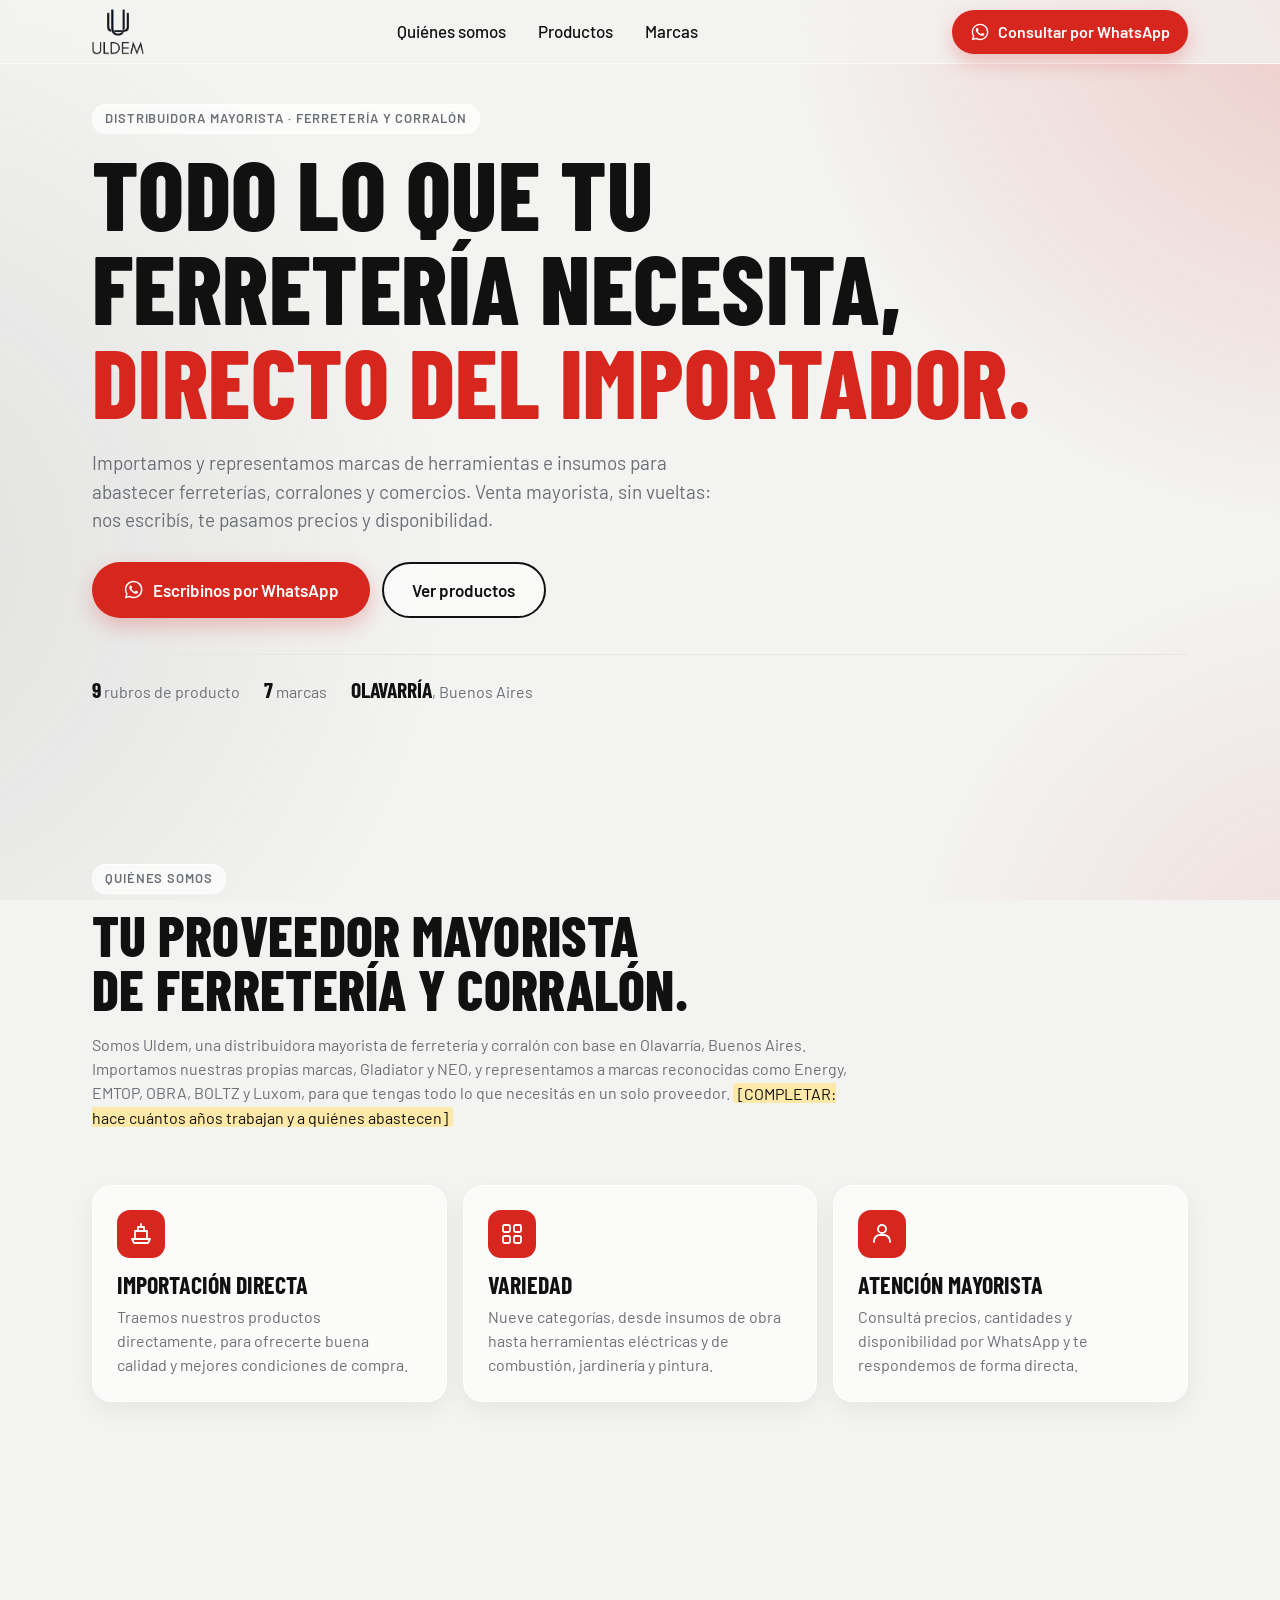
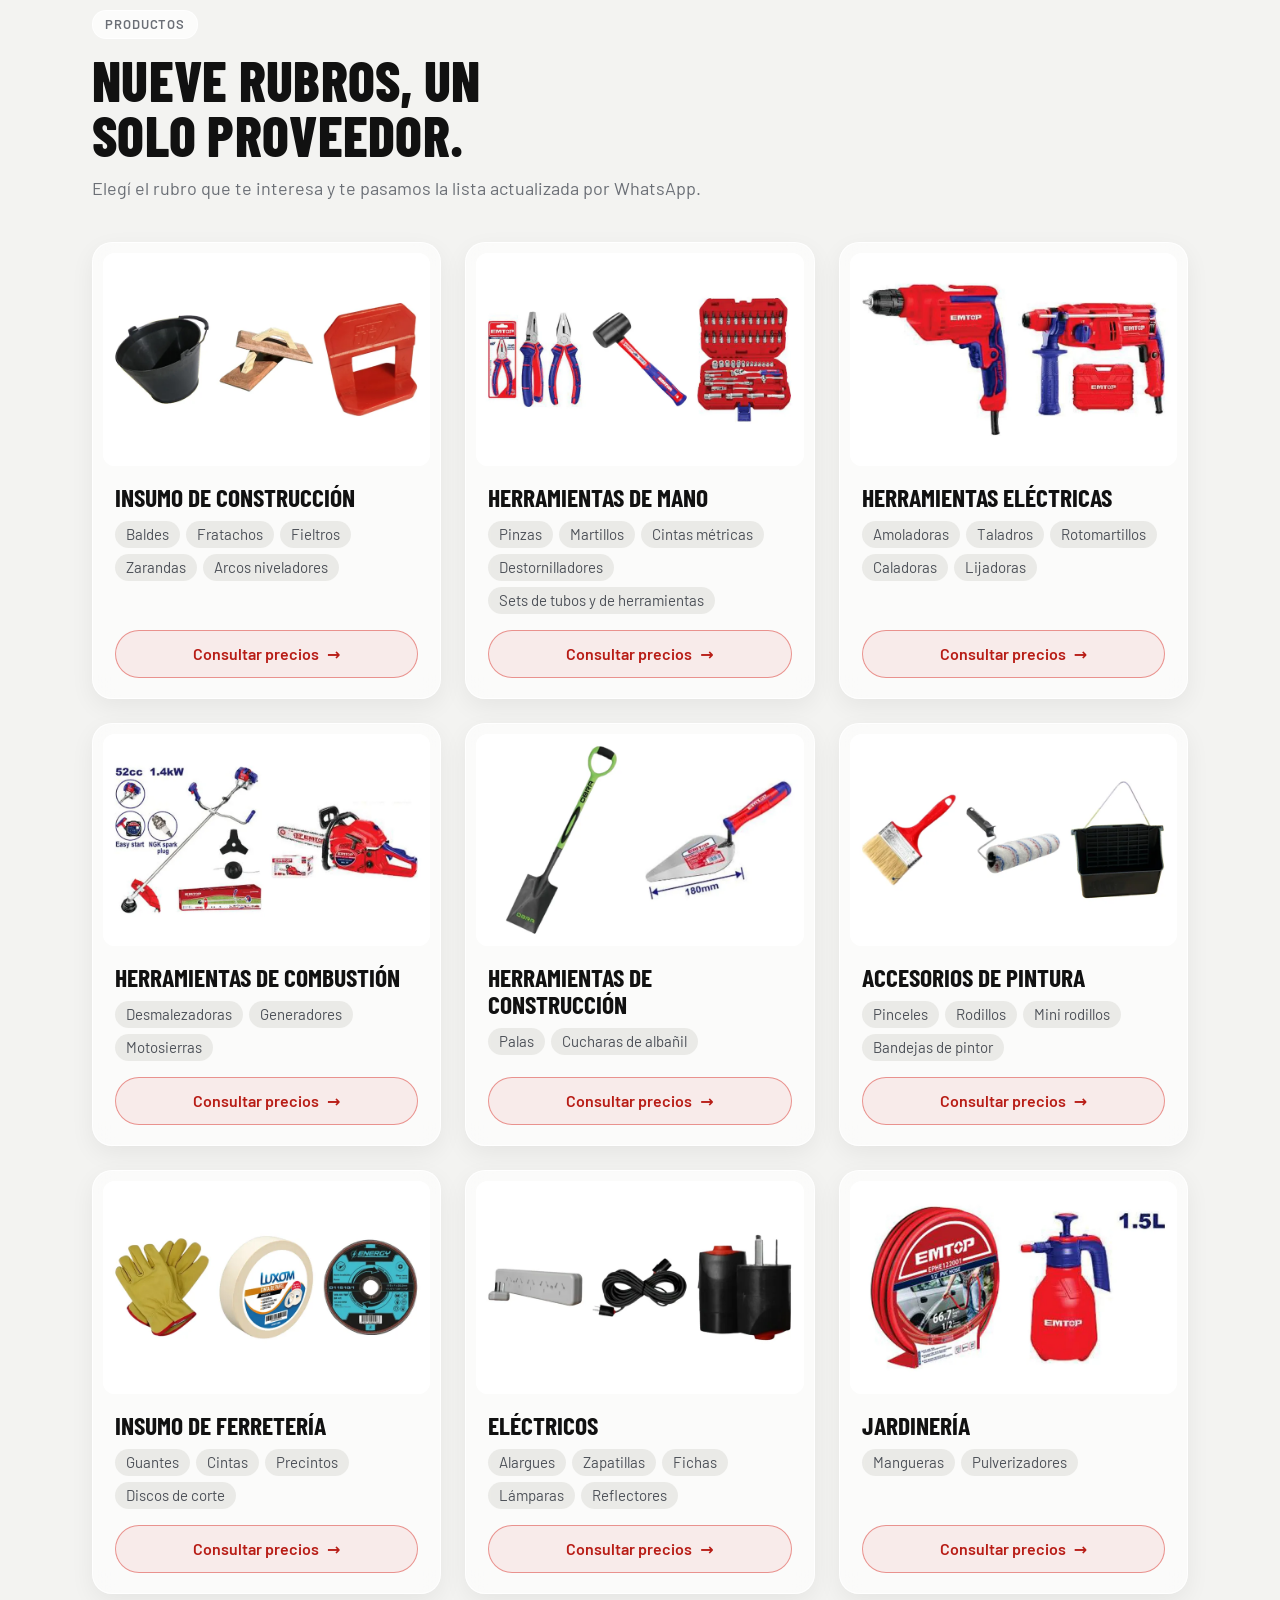
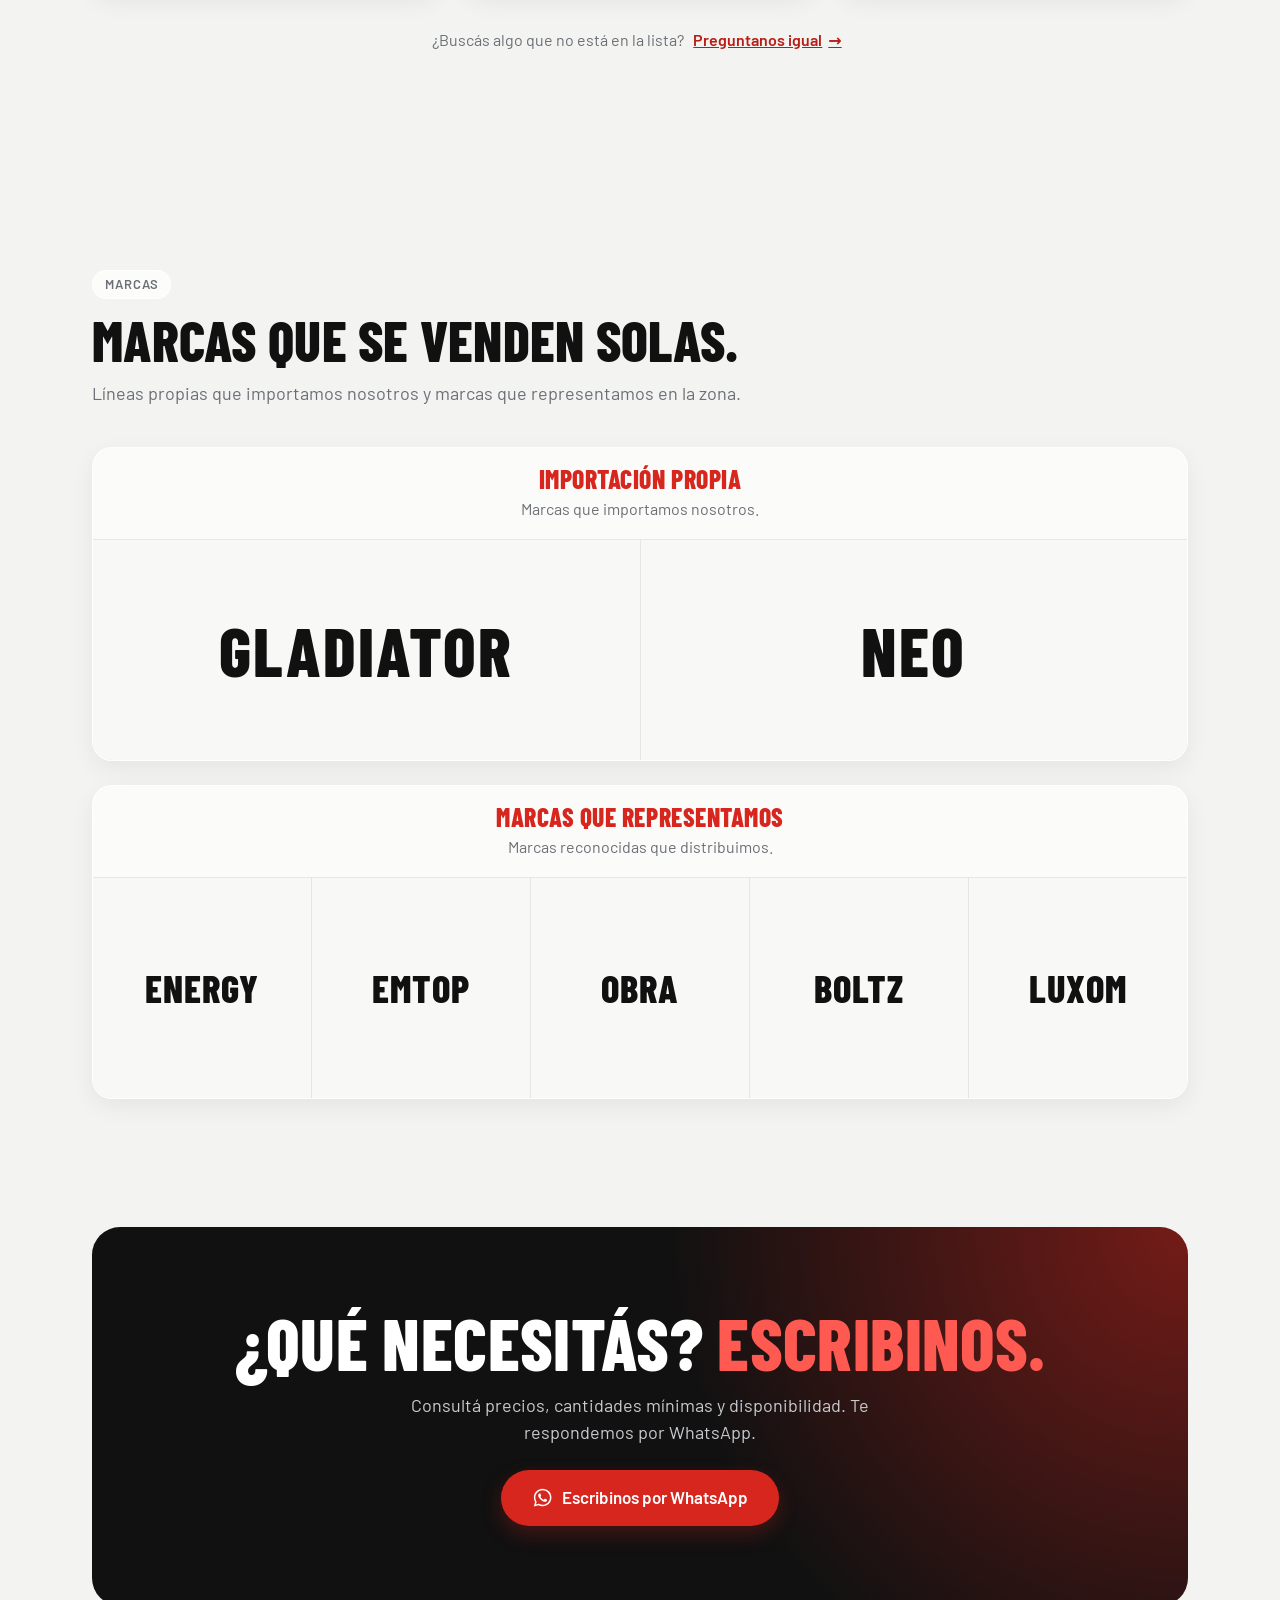
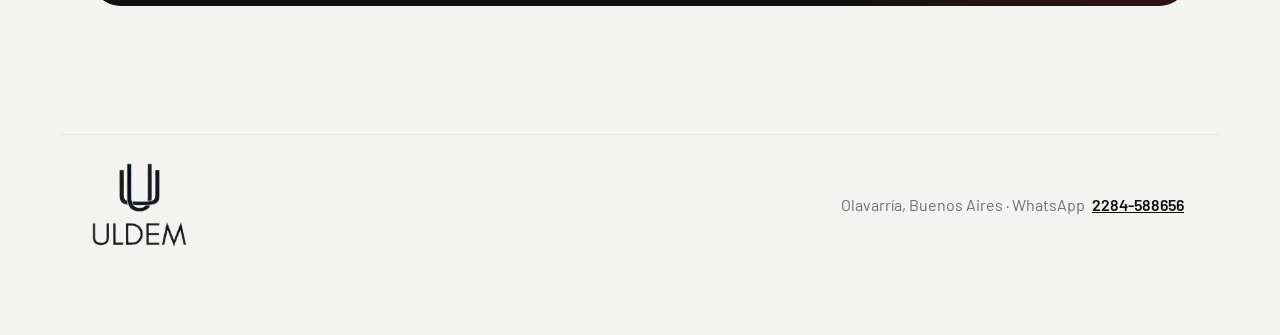
==== index.html @ 6f9c0886 "Landing de Uldem: sitio estático con consultas por WhatsApp HTML, CSS y JS sin build. Incluye el scr" ====
<!DOCTYPE html>
<html lang="es-AR">
<head>
  <meta charset="UTF-8">
  <meta name="viewport" content="width=device-width, initial-scale=1, viewport-fit=cover">

  <title>Uldem · Distribuidora mayorista de ferretería y corralón en Olavarría</title>
  <meta name="description" content="Uldem es una distribuidora mayorista de ferretería y corralón en Olavarría, Buenos Aires. Importación directa y marcas representadas: herramientas, insumos de construcción, pinturería, eléctricos y jardinería. Consultá por WhatsApp.">
  <meta name="theme-color" content="#F3F3F1">

  <!-- Open Graph: al publicar, reemplazar por la URL final del sitio (ver README) -->
  <meta property="og:type" content="website">
  <meta property="og:locale" content="es_AR">
  <meta property="og:site_name" content="Uldem">
  <meta property="og:title" content="Uldem · Distribuidora mayorista de ferretería y corralón">
  <meta property="og:description" content="Importación directa y marcas representadas para ferreterías y corralones. Consultá precios y disponibilidad por WhatsApp.">
  <meta property="og:image" content="assets/logo/og-image.jpg">
  <meta name="twitter:card" content="summary_large_image">

  <link rel="icon" type="image/png" href="assets/logo/favicon.png">

  <link rel="preconnect" href="https://fonts.googleapis.com">
  <link rel="preconnect" href="https://fonts.gstatic.com" crossorigin>
  <link href="https://fonts.googleapis.com/css2?family=Barlow:wght@400;500;600&family=Barlow+Condensed:wght@700;800&display=swap" rel="stylesheet">

  <link rel="stylesheet" href="css/styles.css">
</head>
<body>
  <a class="skip-link" href="#contenido">Saltar al contenido</a>

  <!-- Manchas de color de fondo (hacen visible el efecto glass) -->
  <div class="blobs" aria-hidden="true"></div>

  <!-- ============ 1. HEADER ============ -->
  <header class="header">
    <div class="container header__inner">
      <a class="brand" href="#inicio" aria-label="Uldem, ir al inicio">
        <img class="brand__img" src="assets/logo/uldem-logo.webp" alt="Uldem" width="289" height="256" decoding="async">
        <span class="brand__text">ULDEM</span>
      </a>

      <nav class="nav" id="nav" aria-label="Principal">
        <a href="#quienes-somos">Quiénes somos</a>
        <a href="#productos">Productos</a>
        <a href="#marcas">Marcas</a>
      </nav>

      <div class="header__actions">
        <a class="btn btn--primary btn--sm" data-wa="Hola, quiero hacer una consulta.">
          <svg class="icon" viewBox="0 0 24 24" aria-hidden="true"><use href="#i-whatsapp"/></svg>
          <span class="btn__long">Consultar por WhatsApp</span>
          <span class="btn__short">WhatsApp</span>
        </a>
        <button class="nav-toggle" type="button" aria-controls="nav" aria-expanded="false" aria-label="Abrir menú">
          <span></span><span></span><span></span>
        </button>
      </div>
    </div>
  </header>

  <main id="contenido">

    <!-- ============ 2. HERO ============ -->
    <section class="hero" id="inicio">
      <div class="container hero__inner">
        <p class="tag">Distribuidora mayorista · Ferretería y corralón</p>
        <h1 class="hero__title">Todo lo que tu ferretería necesita, <span class="accent">directo del importador.</span></h1>
        <p class="hero__text">
          Importamos y representamos marcas de herramientas e insumos para abastecer
          ferreterías, corralones y comercios. Venta mayorista, sin vueltas: nos escribís,
          te pasamos precios y disponibilidad.
        </p>
        <div class="hero__actions">
          <a class="btn btn--primary btn--lg" data-wa="Hola, quiero consultar precios mayoristas.">
            <svg class="icon" viewBox="0 0 24 24" aria-hidden="true"><use href="#i-whatsapp"/></svg>
            Escribinos por WhatsApp
          </a>
          <a class="btn btn--ghost btn--lg" href="#productos">Ver productos</a>
        </div>
        <ul class="hero__facts">
          <li><strong>9</strong> rubros de producto</li>
          <li><strong>7</strong> marcas</li>
          <li><strong>Olavarría</strong>, Buenos Aires</li>
        </ul>
      </div>
    </section>

    <!-- ============ 3. QUIÉNES SOMOS ============ -->
    <section class="section" id="quienes-somos">
      <div class="container">
        <div class="about">
          <div class="about__text">
            <p class="tag">Quiénes somos</p>
            <h2 class="section__title">Tu proveedor mayorista de ferretería y corralón.</h2>
            <!-- EDITAR: reemplazar el [COMPLETAR] (y sacar la etiqueta <mark>) por el dato real -->
            <p>
              Somos Uldem, una distribuidora mayorista de ferretería y corralón con base en
              Olavarría, Buenos Aires. Importamos nuestras propias marcas, Gladiator y NEO, y
              representamos a marcas reconocidas como Energy, EMTOP, OBRA, BOLTZ y Luxom, para que
              tengas todo lo que necesitás en un solo proveedor.
              <mark>[COMPLETAR: hace cuántos años trabajan y a quiénes abastecen]</mark>
            </p>
          </div>

          <ul class="values">
            <li class="value glass">
              <span class="value__icon" aria-hidden="true">
                <svg viewBox="0 0 24 24"><path d="M3 17h18l-2 4H5l-2-4Z"/><path d="M6 17V9h12v8"/><path d="M9 9V5h6v4"/><path d="M12 2v3"/></svg>
              </span>
              <h3>Importación directa</h3>
              <p>Traemos nuestros productos directamente, para ofrecerte buena calidad y mejores condiciones de compra.</p>
            </li>
            <li class="value glass">
              <span class="value__icon" aria-hidden="true">
                <svg viewBox="0 0 24 24"><rect x="3" y="3" width="7" height="7" rx="1.5"/><rect x="14" y="3" width="7" height="7" rx="1.5"/><rect x="3" y="14" width="7" height="7" rx="1.5"/><rect x="14" y="14" width="7" height="7" rx="1.5"/></svg>
              </span>
              <h3>Variedad</h3>
              <p>Nueve categorías, desde insumos de obra hasta herramientas eléctricas y de combustión, jardinería y pintura.</p>
            </li>
            <li class="value glass">
              <span class="value__icon" aria-hidden="true">
                <svg viewBox="0 0 24 24"><path d="M4 20v-1a6 6 0 0 1 6-6h4a6 6 0 0 1 6 6v1"/><circle cx="12" cy="7" r="4"/></svg>
              </span>
              <h3>Atención mayorista</h3>
              <p>Consultá precios, cantidades y disponibilidad por WhatsApp y te respondemos de forma directa.</p>
            </li>
          </ul>
        </div>
      </div>
    </section>

    <!-- ============ 4. PRODUCTOS ============ -->
    <section class="section" id="productos">
      <div class="container">
        <header class="section__head">
          <p class="tag">Productos</p>
          <h2 class="section__title">Nueve rubros, un solo proveedor.</h2>
          <p class="section__lead">Elegí el rubro que te interesa y te pasamos la lista actualizada por WhatsApp.</p>
        </header>

        <div class="products">
          <article class="card glass">
            <div class="card__media">
              <img src="assets/products/insumos-construccion.webp" alt="Balde de albañil, fratacho de madera y arco nivelador" width="800" height="520" loading="lazy" decoding="async">
            </div>
            <div class="card__body">
              <h3 class="card__title">Insumo de construcción</h3>
              <ul class="card__list">
                <li>Baldes</li><li>Fratachos</li><li>Fieltros</li><li>Zarandas</li><li>Arcos niveladores</li>
              </ul>
              <a class="card__link" data-wa="Hola, quiero consultar por Insumo de construcción">Consultar precios <span aria-hidden="true">→</span></a>
            </div>
          </article>

          <article class="card glass">
            <div class="card__media">
              <img src="assets/products/herramientas-de-mano.webp" alt="Pinzas, maza de goma y set de tubos" width="800" height="520" loading="lazy" decoding="async">
            </div>
            <div class="card__body">
              <h3 class="card__title">Herramientas de mano</h3>
              <ul class="card__list">
                <li>Pinzas</li><li>Martillos</li><li>Cintas métricas</li><li>Destornilladores</li><li>Sets de tubos y de herramientas</li>
              </ul>
              <a class="card__link" data-wa="Hola, quiero consultar por Herramientas de mano">Consultar precios <span aria-hidden="true">→</span></a>
            </div>
          </article>

          <article class="card glass">
            <div class="card__media">
              <img src="assets/products/herramientas-electricas.webp" alt="Taladro eléctrico y rotomartillo con maletín" width="800" height="520" loading="lazy" decoding="async">
            </div>
            <div class="card__body">
              <h3 class="card__title">Herramientas eléctricas</h3>
              <ul class="card__list">
                <li>Amoladoras</li><li>Taladros</li><li>Rotomartillos</li><li>Caladoras</li><li>Lijadoras</li>
              </ul>
              <a class="card__link" data-wa="Hola, quiero consultar por Herramientas eléctricas">Consultar precios <span aria-hidden="true">→</span></a>
            </div>
          </article>

          <article class="card glass">
            <div class="card__media">
              <img src="assets/products/herramientas-combustion.webp" alt="Desmalezadora y motosierra a nafta" width="800" height="520" loading="lazy" decoding="async">
            </div>
            <div class="card__body">
              <h3 class="card__title">Herramientas de combustión</h3>
              <ul class="card__list">
                <li>Desmalezadoras</li><li>Generadores</li><li>Motosierras</li>
              </ul>
              <a class="card__link" data-wa="Hola, quiero consultar por Herramientas de combustión">Consultar precios <span aria-hidden="true">→</span></a>
            </div>
          </article>

          <article class="card glass">
            <div class="card__media">
              <img src="assets/products/herramientas-construccion.webp" alt="Pala ancha y cuchara de albañil" width="800" height="520" loading="lazy" decoding="async">
            </div>
            <div class="card__body">
              <h3 class="card__title">Herramientas de construcción</h3>
              <ul class="card__list">
                <li>Palas</li><li>Cucharas de albañil</li>
              </ul>
              <a class="card__link" data-wa="Hola, quiero consultar por Herramientas de construcción">Consultar precios <span aria-hidden="true">→</span></a>
            </div>
          </article>

          <article class="card glass">
            <div class="card__media">
              <img src="assets/products/accesorios-pintura.webp" alt="Pincel, rodillo y bandeja de pintor" width="800" height="520" loading="lazy" decoding="async">
            </div>
            <div class="card__body">
              <h3 class="card__title">Accesorios de pintura</h3>
              <ul class="card__list">
                <li>Pinceles</li><li>Rodillos</li><li>Mini rodillos</li><li>Bandejas de pintor</li>
              </ul>
              <a class="card__link" data-wa="Hola, quiero consultar por Accesorios de pintura">Consultar precios <span aria-hidden="true">→</span></a>
            </div>
          </article>

          <article class="card glass">
            <div class="card__media">
              <img src="assets/products/insumos-ferreteria.webp" alt="Guantes de trabajo, cinta de papel y disco de corte" width="800" height="520" loading="lazy" decoding="async">
            </div>
            <div class="card__body">
              <h3 class="card__title">Insumo de ferretería</h3>
              <ul class="card__list">
                <li>Guantes</li><li>Cintas</li><li>Precintos</li><li>Discos de corte</li>
              </ul>
              <a class="card__link" data-wa="Hola, quiero consultar por Insumo de ferretería">Consultar precios <span aria-hidden="true">→</span></a>
            </div>
          </article>

          <article class="card glass">
            <div class="card__media">
              <img src="assets/products/electricos.webp" alt="Zapatilla eléctrica, alargue y fichas" width="800" height="520" loading="lazy" decoding="async">
            </div>
            <div class="card__body">
              <h3 class="card__title">Eléctricos</h3>
              <ul class="card__list">
                <li>Alargues</li><li>Zapatillas</li><li>Fichas</li><li>Lámparas</li><li>Reflectores</li>
              </ul>
              <a class="card__link" data-wa="Hola, quiero consultar por Eléctricos">Consultar precios <span aria-hidden="true">→</span></a>
            </div>
          </article>

          <article class="card glass">
            <div class="card__media">
              <img src="assets/products/jardineria.webp" alt="Manguera de riego y pulverizador" width="800" height="520" loading="lazy" decoding="async">
            </div>
            <div class="card__body">
              <h3 class="card__title">Jardinería</h3>
              <ul class="card__list">
                <li>Mangueras</li><li>Pulverizadores</li>
              </ul>
              <a class="card__link" data-wa="Hola, quiero consultar por Jardinería">Consultar precios <span aria-hidden="true">→</span></a>
            </div>
          </article>
        </div>

        <p class="products__note">
          ¿Buscás algo que no está en la lista?
          <a data-wa="Hola, estoy buscando un producto que no vi en la web.">Preguntanos igual <span aria-hidden="true">→</span></a>
        </p>
      </div>
    </section>

    <!-- ============ 5. MARCAS ============ -->
    <section class="section" id="marcas">
      <div class="container">
        <header class="section__head">
          <p class="tag">Marcas</p>
          <h2 class="section__title">Marcas que se venden solas.</h2>
          <p class="section__lead">Líneas propias que importamos nosotros y marcas que representamos en la zona.</p>
        </header>

        <div class="brands">
          <div class="brands__block glass">
            <header class="brands__head">
              <h3 class="brands__title">Importación propia</h3>
              <p class="brands__sub">Marcas que importamos nosotros.</p>
            </header>
            <ul class="brands__grid brands__grid--own">
              <li>Gladiator</li>
              <li>NEO</li>
            </ul>
          </div>

          <div class="brands__block glass">
            <header class="brands__head">
              <h3 class="brands__title">Marcas que representamos</h3>
              <p class="brands__sub">Marcas reconocidas que distribuimos.</p>
            </header>
            <ul class="brands__grid brands__grid--rep">
              <li>Energy</li>
              <li>EMTOP</li>
              <li>OBRA</li>
              <li>BOLTZ</li>
              <li>Luxom</li>
            </ul>
          </div>
        </div>
      </div>
    </section>

    <!-- ============ 6. LLAMADO FINAL ============ -->
    <section class="section section--cta" id="contacto">
      <div class="container">
        <div class="cta">
          <h2 class="cta__title">¿Qué necesitás? <span class="accent">Escribinos.</span></h2>
          <p class="cta__text">Consultá precios, cantidades mínimas y disponibilidad. Te respondemos por WhatsApp.</p>
          <a class="btn btn--primary btn--lg" data-wa="Hola, quiero consultar precios, cantidades mínimas y disponibilidad.">
            <svg class="icon" viewBox="0 0 24 24" aria-hidden="true"><use href="#i-whatsapp"/></svg>
            Escribinos por WhatsApp
          </a>
        </div>
      </div>
    </section>
  </main>

  <!-- ============ 7. FOOTER ============ -->
  <footer class="footer">
    <div class="container footer__inner">
      <a class="brand brand--footer" href="#inicio" aria-label="Uldem, volver arriba">
        <img class="brand__img" src="assets/logo/uldem-logo.webp" alt="Uldem" width="289" height="256" loading="lazy" decoding="async">
        <span class="brand__text">ULDEM</span>
      </a>
      <p class="footer__text">
        Olavarría, Buenos Aires · WhatsApp
        <a data-wa="Hola, quiero hacer una consulta."><span data-wa-display>2284-588656</span></a>
      </p>
    </div>
  </footer>

  <!-- Botón flotante: WhatsApp siempre a mano -->
  <a class="fab" data-wa="Hola Uldem, quiero hacer una consulta" aria-label="Escribinos por WhatsApp">
    <svg class="icon" viewBox="0 0 24 24" aria-hidden="true"><use href="#i-whatsapp"/></svg>
  </a>

  <!-- Íconos reutilizables -->
  <svg width="0" height="0" style="position:absolute" aria-hidden="true">
    <symbol id="i-whatsapp" viewBox="0 0 24 24">
      <path fill="currentColor" d="M12.04 2C6.58 2 2.13 6.45 2.13 11.91c0 1.75.46 3.45 1.32 4.95L2.05 22l5.25-1.38a9.87 9.87 0 0 0 4.74 1.21h.01c5.46 0 9.9-4.45 9.9-9.91 0-2.65-1.03-5.14-2.9-7.01A9.82 9.82 0 0 0 12.04 2Zm0 1.67c2.2 0 4.26.86 5.82 2.42a8.2 8.2 0 0 1 2.41 5.82c0 4.54-3.7 8.24-8.24 8.24a8.2 8.2 0 0 1-4.19-1.15l-.3-.18-3.12.82.83-3.04-.2-.31a8.2 8.2 0 0 1-1.26-4.38c0-4.54 3.7-8.24 8.25-8.24ZM8.53 7.33c-.16 0-.43.06-.66.31-.22.25-.87.85-.87 2.07 0 1.22.89 2.4 1.01 2.56.12.17 1.75 2.67 4.24 3.74.59.26 1.05.41 1.41.52.59.19 1.13.16 1.56.1.48-.07 1.47-.6 1.67-1.18.21-.58.21-1.07.15-1.18-.07-.1-.23-.16-.48-.29-.25-.12-1.47-.72-1.69-.81-.23-.08-.39-.12-.56.13-.16.25-.64.81-.78.97-.15.17-.29.19-.54.06-.25-.12-1.05-.39-2-1.23-.74-.66-1.24-1.47-1.38-1.72-.15-.25-.02-.38.11-.51.11-.11.25-.29.37-.43.13-.15.17-.25.25-.42.08-.16.04-.31-.02-.43-.06-.13-.56-1.35-.77-1.84-.2-.49-.4-.42-.56-.43l-.46-.02Z"/>
    </symbol>
  </svg>

  <script src="js/main.js"></script>
</body>
</html>
---- css/styles.css ----
/* ==========================================================================
   Uldem · Landing
   Mobile-first: los estilos base son los del celular y se agrandan con
   min-width (600px y 900px). Colores y medidas se editan en :root.
   ========================================================================== */

:root {
  /* Colores */
  --bg: #F3F3F1;
  --black: #111;
  --gray: #6B6F76;
  --gray-light: #E6E6E3;
  --red: #D7261E;
  --red-dark: #B81D16;
  --white: #fff;

  /* Glass */
  --glass-bg: rgba(255, 255, 255, 0.62);
  --glass-border: rgba(255, 255, 255, 0.85);
  --glass-blur: blur(12px);
  --shadow: 0 8px 24px rgba(17, 17, 17, 0.06);
  --shadow-hover: 0 18px 44px rgba(17, 17, 17, 0.12);

  /* Tipografía */
  --font-title: "Barlow Condensed", "Arial Narrow", Arial, sans-serif;
  --font-text: "Barlow", system-ui, -apple-system, "Segoe UI", Arial, sans-serif;

  /* Medidas */
  --radius: 20px;
  --radius-sm: 12px;
  --header-h: 60px;
  --container: 1160px;
  --gutter: clamp(16px, 5vw, 20px);
  --section-y: clamp(56px, 13vw, 104px);
  --ease: 0.2s ease;

  /* Áreas seguras (notch, barra de gestos) */
  --safe-top: env(safe-area-inset-top, 0px);
  --safe-right: env(safe-area-inset-right, 0px);
  --safe-bottom: env(safe-area-inset-bottom, 0px);
  --safe-left: env(safe-area-inset-left, 0px);
}

/* ---------- Base ---------- */

*,
*::before,
*::after {
  box-sizing: border-box;
}

html {
  scroll-behavior: smooth;
  -webkit-text-size-adjust: 100%;
  text-size-adjust: 100%;
}

body {
  max-width: 100%;
  margin: 0;
  background: var(--bg);
  color: var(--black);
  font-family: var(--font-text);
  font-size: 1rem;
  line-height: 1.5;
  overflow-x: hidden;
  overflow-x: clip;
}

img,
svg {
  display: block;
  max-width: 100%;
}

img {
  height: auto;
}

a {
  color: inherit;
}

a,
button {
  touch-action: manipulation;
  -webkit-tap-highlight-color: transparent;
}

h1,
h2,
h3,
p,
ul {
  margin: 0;
}

ul {
  padding: 0;
  list-style: none;
}

:focus-visible {
  outline: 3px solid var(--red);
  outline-offset: 3px;
  border-radius: 6px;
}

mark {
  background: #FFE9A8;
  color: var(--black);
  padding: 0.05em 0.3em;
  border-radius: 4px;
}

.container {
  width: 100%;
  max-width: var(--container);
  margin-inline: auto;
  padding-left: max(var(--gutter), var(--safe-left));
  padding-right: max(var(--gutter), var(--safe-right));
}

/* El header fijo no tapa los títulos al navegar por anclas */
section[id] {
  scroll-margin-top: calc(var(--header-h) + var(--safe-top) - 24px);
}

#inicio {
  scroll-margin-top: 0;
}

.skip-link {
  position: absolute;
  left: 12px;
  top: -80px;
  z-index: 100;
  padding: 12px 16px;
  background: var(--black);
  color: var(--white);
  border-radius: 8px;
  transition: top var(--ease);
}

.skip-link:focus {
  top: calc(12px + var(--safe-top));
}

.icon {
  width: 1.25em;
  height: 1.25em;
  flex: none;
}

.accent {
  color: var(--red);
}

/* ---------- Manchas de fondo ----------
   Degradados radiales en una sola capa fija (sin filter: blur, que es caro
   en celulares). No generan scroll porque la capa no sale de la pantalla. */

.blobs {
  position: fixed;
  inset: 0;
  z-index: -1;
  pointer-events: none;
  background:
    radial-gradient(circle at 105% -4%, rgba(215, 38, 30, 0.2) 0, rgba(215, 38, 30, 0) min(78vw, 560px)),
    radial-gradient(circle at -12% 62%, rgba(107, 111, 118, 0.14) 0, rgba(107, 111, 118, 0) min(72vw, 600px)),
    radial-gradient(circle at 104% 110%, rgba(215, 38, 30, 0.1) 0, rgba(215, 38, 30, 0) min(60vw, 420px));
}

/* ---------- Glass ---------- */

.glass {
  background: var(--glass-bg);
  border: 1px solid var(--glass-border);
  box-shadow: var(--shadow);
  -webkit-backdrop-filter: var(--glass-blur);
  backdrop-filter: var(--glass-blur);
}

/* ---------- Botones ---------- */

.btn {
  display: inline-flex;
  align-items: center;
  justify-content: center;
  gap: 0.5em;
  min-height: 48px;
  padding: 0.6em 1.3em;
  border: 2px solid transparent;
  border-radius: 999px;
  font-family: var(--font-text);
  font-size: 1rem;
  font-weight: 600;
  line-height: 1.2;
  text-align: center;
  text-decoration: none;
  cursor: pointer;
  transition: background-color var(--ease), border-color var(--ease), color var(--ease),
    transform var(--ease), box-shadow var(--ease);
}

.btn:active {
  transform: scale(0.97);
}

.btn--primary {
  background: var(--red);
  color: var(--white);
  box-shadow: 0 8px 20px rgba(215, 38, 30, 0.26);
}

.btn--primary:active {
  background: var(--red-dark);
  box-shadow: 0 4px 10px rgba(215, 38, 30, 0.3);
}

.btn--ghost {
  background: rgba(255, 255, 255, 0.6);
  border-color: var(--black);
  color: var(--black);
}

.btn--ghost:active {
  background: var(--black);
  color: var(--white);
}

.btn--sm {
  min-height: 44px;
  padding: 0.45em 1em;
}

.btn--lg {
  min-height: 52px;
  padding: 0.7em 1.2em;
  font-size: clamp(1rem, 0.95rem + 0.3vw, 1.0625rem);
}

.btn__long {
  display: none;
}

/* ---------- Header ---------- */

.header {
  position: fixed;
  inset: 0 0 auto 0;
  z-index: 50;
  padding-top: var(--safe-top);
  background: rgba(243, 243, 241, 0.72);
  border-bottom: 1px solid rgba(255, 255, 255, 0.7);
  -webkit-backdrop-filter: var(--glass-blur);
  backdrop-filter: var(--glass-blur);
  transition: background-color var(--ease), box-shadow var(--ease);
}

.header.is-scrolled,
.header.is-menu-open {
  background: rgba(243, 243, 241, 0.9);
  box-shadow: 0 6px 20px rgba(17, 17, 17, 0.07);
}

.header__inner {
  display: flex;
  align-items: center;
  justify-content: space-between;
  gap: 12px;
  height: var(--header-h);
}

.header__actions {
  display: flex;
  align-items: center;
  gap: 8px;
}

/* Logo: se muestra la imagen si cargó; si no, queda el texto. */
.brand {
  display: inline-flex;
  align-items: center;
  min-width: 44px;
  min-height: 44px;
  text-decoration: none;
}

.brand__img {
  display: none;
  width: auto;
  height: 42px;
}

.brand__text {
  font-family: var(--font-title);
  font-size: 1.75rem;
  font-weight: 800;
  letter-spacing: 0.08em;
  line-height: 1;
}

.brand--has-logo .brand__img {
  display: block;
}

.brand--has-logo .brand__text {
  display: none;
}

.brand--footer .brand__img {
  height: 76px;
}

/* Menú: desplegable en celular y tablet, en línea desde 900px */
.nav {
  position: absolute;
  top: 100%;
  left: 0;
  right: 0;
  display: none;
  flex-direction: column;
  padding: 4px max(var(--gutter), var(--safe-right)) 12px max(var(--gutter), var(--safe-left));
  background: var(--bg);
  border-bottom: 1px solid var(--gray-light);
  box-shadow: 0 16px 30px rgba(17, 17, 17, 0.1);
}

.nav.is-open {
  display: flex;
  animation: nav-in 0.18s ease;
}

@keyframes nav-in {
  from {
    opacity: 0;
    transform: translateY(-6px);
  }
}

.nav a {
  display: flex;
  align-items: center;
  min-height: 52px;
  font-size: 1.0625rem;
  font-weight: 500;
  text-decoration: none;
  border-bottom: 1px solid var(--gray-light);
  transition: color var(--ease);
}

.nav a:last-child {
  border-bottom: 0;
}

.nav a:active {
  color: var(--red);
}

.nav-toggle {
  display: inline-flex;
  flex-direction: column;
  align-items: center;
  justify-content: center;
  gap: 5px;
  width: 44px;
  height: 44px;
  margin-right: -8px;
  padding: 0;
  background: transparent;
  border: 0;
  border-radius: 12px;
  cursor: pointer;
  transition: background-color var(--ease);
}

.nav-toggle:active {
  background: rgba(17, 17, 17, 0.08);
}

.nav-toggle span {
  width: 22px;
  height: 2px;
  background: var(--black);
  border-radius: 2px;
  transition: transform var(--ease), opacity var(--ease);
}

.nav-toggle[aria-expanded="true"] span:nth-child(1) {
  transform: translateY(7px) rotate(45deg);
}

.nav-toggle[aria-expanded="true"] span:nth-child(2) {
  opacity: 0;
}

.nav-toggle[aria-expanded="true"] span:nth-child(3) {
  transform: translateY(-7px) rotate(-45deg);
}

/* ---------- Tipografía de sección ---------- */

.tag {
  display: inline-block;
  margin-bottom: 14px;
  padding: 5px 12px;
  background: rgba(255, 255, 255, 0.7);
  border: 1px solid var(--glass-border);
  border-radius: 14px;
  color: var(--gray);
  font-size: 0.8125rem;
  font-weight: 600;
  line-height: 1.35;
  letter-spacing: 0.07em;
  text-transform: uppercase;
}

.section {
  padding-block: var(--section-y);
}

.section__head {
  max-width: 720px;
  margin-bottom: clamp(24px, 6vw, 40px);
}

.section__title,
.hero__title,
.cta__title {
  font-family: var(--font-title);
  font-weight: 800;
  line-height: 0.98;
  text-transform: uppercase;
  letter-spacing: 0.005em;
  overflow-wrap: break-word;
  text-wrap: balance;
}

.section__title {
  font-size: clamp(2.1rem, 8.6vw, 3.5rem);
}

.section__lead {
  margin-top: 12px;
  color: var(--gray);
  font-size: clamp(1rem, 0.96rem + 0.4vw, 1.125rem);
}

/* ---------- Hero ----------
   Ocupa la pantalla visible (svh: descuenta la barra del navegador móvil)
   y deja el título y el botón de WhatsApp a la vista sin scrollear. */

.hero {
  display: flex;
  align-items: center;
  min-height: min(100vh, 760px);
  min-height: min(100svh, 760px);
  padding-top: calc(var(--header-h) + var(--safe-top) + clamp(16px, 3.5svh, 72px));
  padding-bottom: clamp(28px, 5svh, 72px);
}

.hero .tag {
  margin-bottom: 12px;
}

.hero__title {
  max-width: 1100px;
  font-size: clamp(2.375rem, 11.2vw, 6rem);
}

.hero__text {
  max-width: 620px;
  margin-top: clamp(12px, 2.4svh, 22px);
  color: var(--gray);
  font-size: clamp(1rem, 0.94rem + 0.5vw, 1.1875rem);
}

.hero__actions {
  display: flex;
  flex-direction: column;
  gap: 10px;
  margin-top: clamp(16px, 3svh, 32px);
}

.hero__facts {
  display: flex;
  flex-wrap: wrap;
  gap: 4px 24px;
  margin-top: clamp(24px, 4svh, 40px);
  padding-top: 18px;
  border-top: 1px solid var(--gray-light);
  color: var(--gray);
}

.hero__facts strong {
  color: var(--black);
  font-family: var(--font-title);
  font-size: 1.35rem;
  font-weight: 700;
  text-transform: uppercase;
}

/* ---------- Quiénes somos ---------- */

.about {
  display: grid;
  gap: clamp(28px, 7vw, 56px);
}

.about__text p:not(.tag) {
  margin-top: 16px;
  color: var(--gray);
}

.about__text p:not(.tag):first-of-type {
  color: var(--black);
  font-size: clamp(1rem, 0.96rem + 0.4vw, 1.125rem);
}

.values {
  display: grid;
  gap: 12px;
}

/* En celular: ícono a la izquierda y texto a la derecha (tarjeta compacta) */
.value {
  display: grid;
  grid-template-columns: 44px 1fr;
  column-gap: 14px;
  align-items: start;
  padding: 18px;
  border-radius: var(--radius);
  transition: transform var(--ease), box-shadow var(--ease);
}

.value__icon {
  display: inline-flex;
  grid-row: span 2;
  align-items: center;
  justify-content: center;
  width: 44px;
  height: 44px;
  background: var(--red);
  border-radius: 13px;
  color: var(--white);
}

.value__icon svg {
  width: 24px;
  height: 24px;
  fill: none;
  stroke: currentColor;
  stroke-width: 1.8;
  stroke-linecap: round;
  stroke-linejoin: round;
}

.value h3 {
  font-family: var(--font-title);
  font-size: 1.45rem;
  font-weight: 700;
  line-height: 1.1;
  text-transform: uppercase;
}

.value p {
  margin-top: 4px;
  color: var(--gray);
}

/* ---------- Productos ---------- */

.products {
  display: grid;
  gap: 16px;
}

.card {
  display: flex;
  flex-direction: column;
  padding: 10px;
  border-radius: var(--radius);
  transition: transform var(--ease), box-shadow var(--ease);
}

/* aspect-ratio fijo: la tarjeta no salta cuando carga la foto */
.card__media {
  overflow: hidden;
  aspect-ratio: 800 / 520;
  background: var(--white);
  border-radius: var(--radius-sm);
}

.card__media img {
  width: 100%;
  height: 100%;
  object-fit: contain;
  transition: transform 0.4s ease;
}

/* Placeholder para una categoría sin foto: <div class="card__media card__media--empty"> */
.card__media--empty {
  display: grid;
  place-items: center;
  background: var(--gray-light);
  color: var(--gray);
}

.card__body {
  display: flex;
  flex: 1;
  flex-direction: column;
  padding: 16px 8px 6px;
}

.card__title {
  font-family: var(--font-title);
  font-size: 1.6rem;
  font-weight: 700;
  line-height: 1.05;
  text-transform: uppercase;
}

.card__list {
  display: flex;
  flex-wrap: wrap;
  gap: 6px;
  margin-top: 10px;
  margin-bottom: 16px;
}

.card__list li {
  padding: 3px 11px;
  background: rgba(230, 230, 227, 0.8);
  border-radius: 999px;
  color: #4d5158;
  font-size: 0.9375rem;
  line-height: 1.4;
}

/* "Consultar precios →": botón táctil a todo el ancho de la tarjeta */
.card__link {
  display: flex;
  align-items: center;
  justify-content: center;
  gap: 8px;
  min-height: 48px;
  margin-top: auto;
  padding: 0.5em 1em;
  background: rgba(215, 38, 30, 0.07);
  border: 1.5px solid rgba(215, 38, 30, 0.45);
  border-radius: 999px;
  color: var(--red-dark);
  font-weight: 600;
  text-decoration: none;
  cursor: pointer;
  transition: background-color var(--ease), border-color var(--ease), color var(--ease), transform var(--ease);
}

.card__link:active {
  background: var(--red);
  border-color: var(--red);
  color: var(--white);
  transform: scale(0.98);
}

.card__link span,
.products__note a span {
  display: inline-block;
  transition: transform var(--ease);
}

.products__note {
  margin-top: 24px;
  color: var(--gray);
  text-align: center;
}

.products__note a {
  display: inline-flex;
  align-items: center;
  gap: 6px;
  min-height: 44px;
  padding-inline: 6px;
  color: var(--red-dark);
  font-weight: 600;
  cursor: pointer;
}

.products__note a:active {
  color: var(--black);
}

/* ---------- Marcas ---------- */

.brands {
  display: grid;
  gap: clamp(16px, 4vw, 24px);
}

/* Cada bloque: encabezado arriba y las marcas abajo, separadas por líneas */
.brands__block {
  overflow: hidden;
  border-radius: var(--radius);
}

.brands__head {
  padding: 18px 16px;
  border-bottom: 1px solid var(--gray-light);
  text-align: center;
}

.brands__title {
  color: var(--red);
  font-family: var(--font-title);
  font-size: clamp(1.45rem, 6vw, 1.6rem);
  font-weight: 800;
  line-height: 1.05;
  letter-spacing: 0.02em;
  text-transform: uppercase;
}

.brands__sub {
  margin-top: 4px;
  color: var(--gray);
}

/* Las líneas divisorias son el fondo de la grilla que asoma por el gap */
.brands__grid {
  display: grid;
  grid-template-columns: repeat(2, 1fr);
  gap: 1px;
  background: var(--gray-light);
}

.brands__grid li {
  display: grid;
  place-items: center;
  min-width: 0;
  min-height: clamp(84px, 24vw, 110px);
  padding: 12px 8px;
  background: rgba(250, 250, 248, 0.94);
  font-family: var(--font-title);
  font-size: clamp(1.6rem, 7vw, 1.9rem);
  font-weight: 800;
  line-height: 1;
  letter-spacing: 0.03em;
  text-align: center;
  text-transform: uppercase;
  transition: background-color var(--ease), color var(--ease);
}

.brands__grid--own li {
  min-height: clamp(110px, 34vw, 220px);
  font-size: clamp(1.6rem, 8vw, 4.25rem);
}

/* 5 marcas en 2 columnas: la última ocupa el ancho completo */
.brands__grid--rep li:last-child:nth-child(odd) {
  grid-column: 1 / -1;
}

/* ---------- Llamado final ---------- */

.section--cta {
  padding-top: 8px;
}

.cta {
  padding: clamp(40px, 11vw, 80px) clamp(16px, 5vw, 40px);
  background:
    radial-gradient(circle at 100% 0%, rgba(215, 38, 30, 0.5) 0, rgba(215, 38, 30, 0) min(85%, 520px)),
    var(--black);
  border-radius: clamp(22px, 6vw, 28px);
  color: var(--white);
  text-align: center;
}

.cta__title {
  font-size: clamp(2.3rem, 10vw, 4.5rem);
}

.cta .accent {
  color: #FF5A52;
}

.cta__text {
  max-width: 520px;
  margin: 14px auto 24px;
  color: #C9CBCF;
  font-size: clamp(1rem, 0.96rem + 0.4vw, 1.125rem);
}

.cta .btn {
  width: 100%;
  max-width: 340px;
}

/* ---------- Footer ---------- */

/* El espacio de abajo deja libre el lugar del botón flotante */
.footer {
  padding-block: 8px calc(88px + var(--safe-bottom));
}

.footer__inner {
  display: flex;
  flex-direction: column;
  align-items: center;
  gap: 12px;
  padding-top: 28px;
  border-top: 1px solid var(--gray-light);
  text-align: center;
}

.footer__text {
  color: var(--gray);
}

.footer__text a {
  display: inline-flex;
  align-items: center;
  min-height: 44px;
  padding-inline: 4px;
  color: var(--black);
  font-weight: 600;
  cursor: pointer;
}

.footer__text a:active {
  color: var(--red);
}

/* ---------- Botón flotante de WhatsApp ----------
   Se oculta solo mientras hay otro botón de WhatsApp grande en pantalla
   (hero y llamado final), para no tapar contenido. */

.fab {
  position: fixed;
  right: max(16px, var(--safe-right));
  bottom: calc(16px + var(--safe-bottom));
  z-index: 40;
  display: grid;
  place-items: center;
  width: 56px;
  height: 56px;
  background: var(--red);
  border-radius: 50%;
  color: var(--white);
  box-shadow: 0 8px 22px rgba(17, 17, 17, 0.22);
  cursor: pointer;
  transition: transform var(--ease), background-color var(--ease), opacity var(--ease), visibility var(--ease);
}

.fab:active {
  background: var(--red-dark);
  transform: scale(0.93);
}

.fab .icon {
  width: 30px;
  height: 30px;
}

.fab.is-hidden {
  opacity: 0;
  visibility: hidden;
  transform: translateY(12px) scale(0.9);
}

/* ---------- Hover: solo donde hay mouse (en celular no existe) ---------- */

@media (hover: hover) and (pointer: fine) {
  .btn:hover {
    transform: translateY(-2px);
  }

  .btn--primary:hover {
    background: var(--red-dark);
    box-shadow: 0 12px 26px rgba(215, 38, 30, 0.34);
  }

  .btn--ghost:hover {
    background: var(--black);
    color: var(--white);
  }

  .btn:active {
    transform: scale(0.97);
  }

  .nav a:hover {
    color: var(--red);
  }

  .nav-toggle:hover {
    background: rgba(17, 17, 17, 0.06);
  }

  .value:hover {
    transform: translateY(-4px);
    box-shadow: var(--shadow-hover);
  }

  .card:hover {
    transform: translateY(-6px);
    box-shadow: var(--shadow-hover);
  }

  .card:hover .card__media img {
    transform: scale(1.04);
  }

  .card__link:hover {
    background: var(--red);
    border-color: var(--red);
    color: var(--white);
  }

  .card__link:hover span,
  .products__note a:hover span {
    transform: translateX(4px);
  }

  .brands__grid li:hover {
    background: var(--white);
    color: var(--red);
  }

  .footer__text a:hover {
    color: var(--red);
  }

  .fab:hover {
    background: var(--red-dark);
    transform: scale(1.07);
  }
}

/* ---------- Desde 600px (celular grande apaisado / tablet) ---------- */

@media (min-width: 600px) {
  :root {
    --gutter: 32px;
  }

  .btn__long {
    display: inline;
  }

  .btn__short {
    display: none;
  }

  .btn--lg {
    min-height: 56px;
    padding-inline: 1.7em;
  }

  .hero__actions {
    flex-direction: row;
    flex-wrap: wrap;
    gap: 12px;
  }

  .products {
    grid-template-columns: repeat(2, 1fr);
    gap: 20px;
  }

  .brands__grid li {
    min-height: 130px;
  }

  .brands__grid--rep {
    grid-template-columns: repeat(5, 1fr);
  }

  .brands__grid--rep li:last-child:nth-child(odd) {
    grid-column: auto;
  }

  .cta .btn {
    width: auto;
    max-width: none;
  }

  .footer__inner {
    gap: 14px;
  }
}

/* ---------- Desde 900px (escritorio) ---------- */

@media (min-width: 900px) {
  :root {
    --header-h: 63px;
  }

  .brand__img {
    height: 46px;
  }

  .brand--footer .brand__img {
    height: 84px;
  }

  .nav,
  .nav.is-open {
    position: static;
    display: flex;
    flex-direction: row;
    gap: 32px;
    padding: 0;
    background: none;
    border: 0;
    box-shadow: none;
    animation: none;
  }

  .nav a {
    min-height: 44px;
    border-bottom: 0;
  }

  .nav-toggle {
    display: none;
  }

  .values {
    grid-template-columns: repeat(3, 1fr);
    gap: 16px;
  }

  /* En escritorio la tarjeta de valor vuelve a apilarse: ícono arriba */
  .value {
    display: block;
    padding: 24px;
  }

  .value__icon {
    width: 48px;
    height: 48px;
    margin-bottom: 14px;
  }

  .value h3 {
    font-size: 1.5rem;
  }

  .value p {
    margin-top: 6px;
  }

  .about__text {
    max-width: 760px;
  }

  .products {
    grid-template-columns: repeat(3, 1fr);
    gap: 24px;
  }

  .card__body {
    padding: 18px 12px 10px;
  }

  .brands__grid li {
    min-height: 220px;
    font-size: 2.4rem;
  }

  .brands__grid--own li {
    min-height: 220px;
    font-size: 4.25rem;
  }

  .section--cta {
    padding-top: 24px;
  }

  .footer {
    padding-top: 24px;
  }

  .footer__inner {
    flex-direction: row;
    justify-content: space-between;
    text-align: left;
  }
}

/* ---------- Preferencias del usuario ---------- */

@media (prefers-reduced-motion: reduce) {
  html {
    scroll-behavior: auto;
  }

  *,
  *::before,
  *::after {
    animation-duration: 0.01ms !important;
    animation-iteration-count: 1 !important;
    transition-duration: 0.01ms !important;
  }
}

/* Sin soporte de backdrop-filter: fondos más opacos para mantener el contraste */
@supports not ((backdrop-filter: blur(1px)) or (-webkit-backdrop-filter: blur(1px))) {
  .glass {
    background: rgba(255, 255, 255, 0.92);
  }

  .header {
    background: rgba(243, 243, 241, 0.97);
  }
}
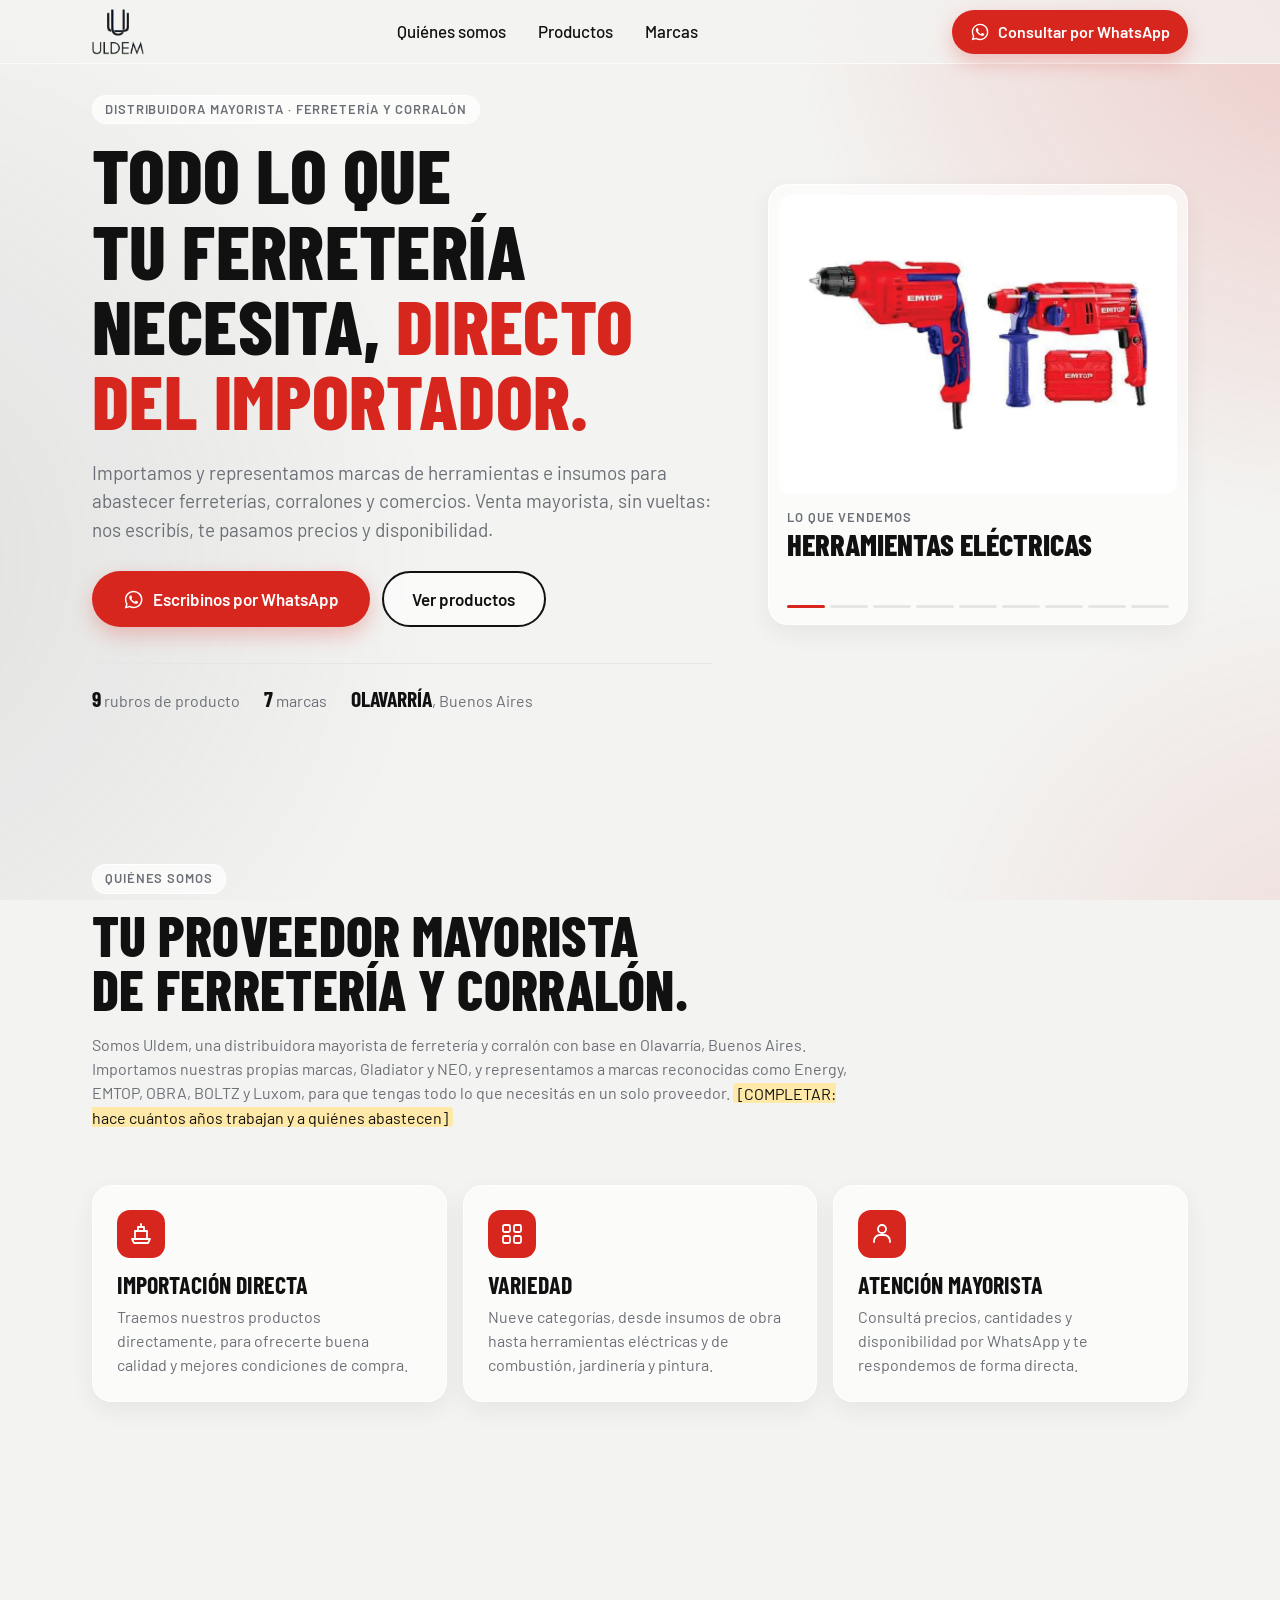
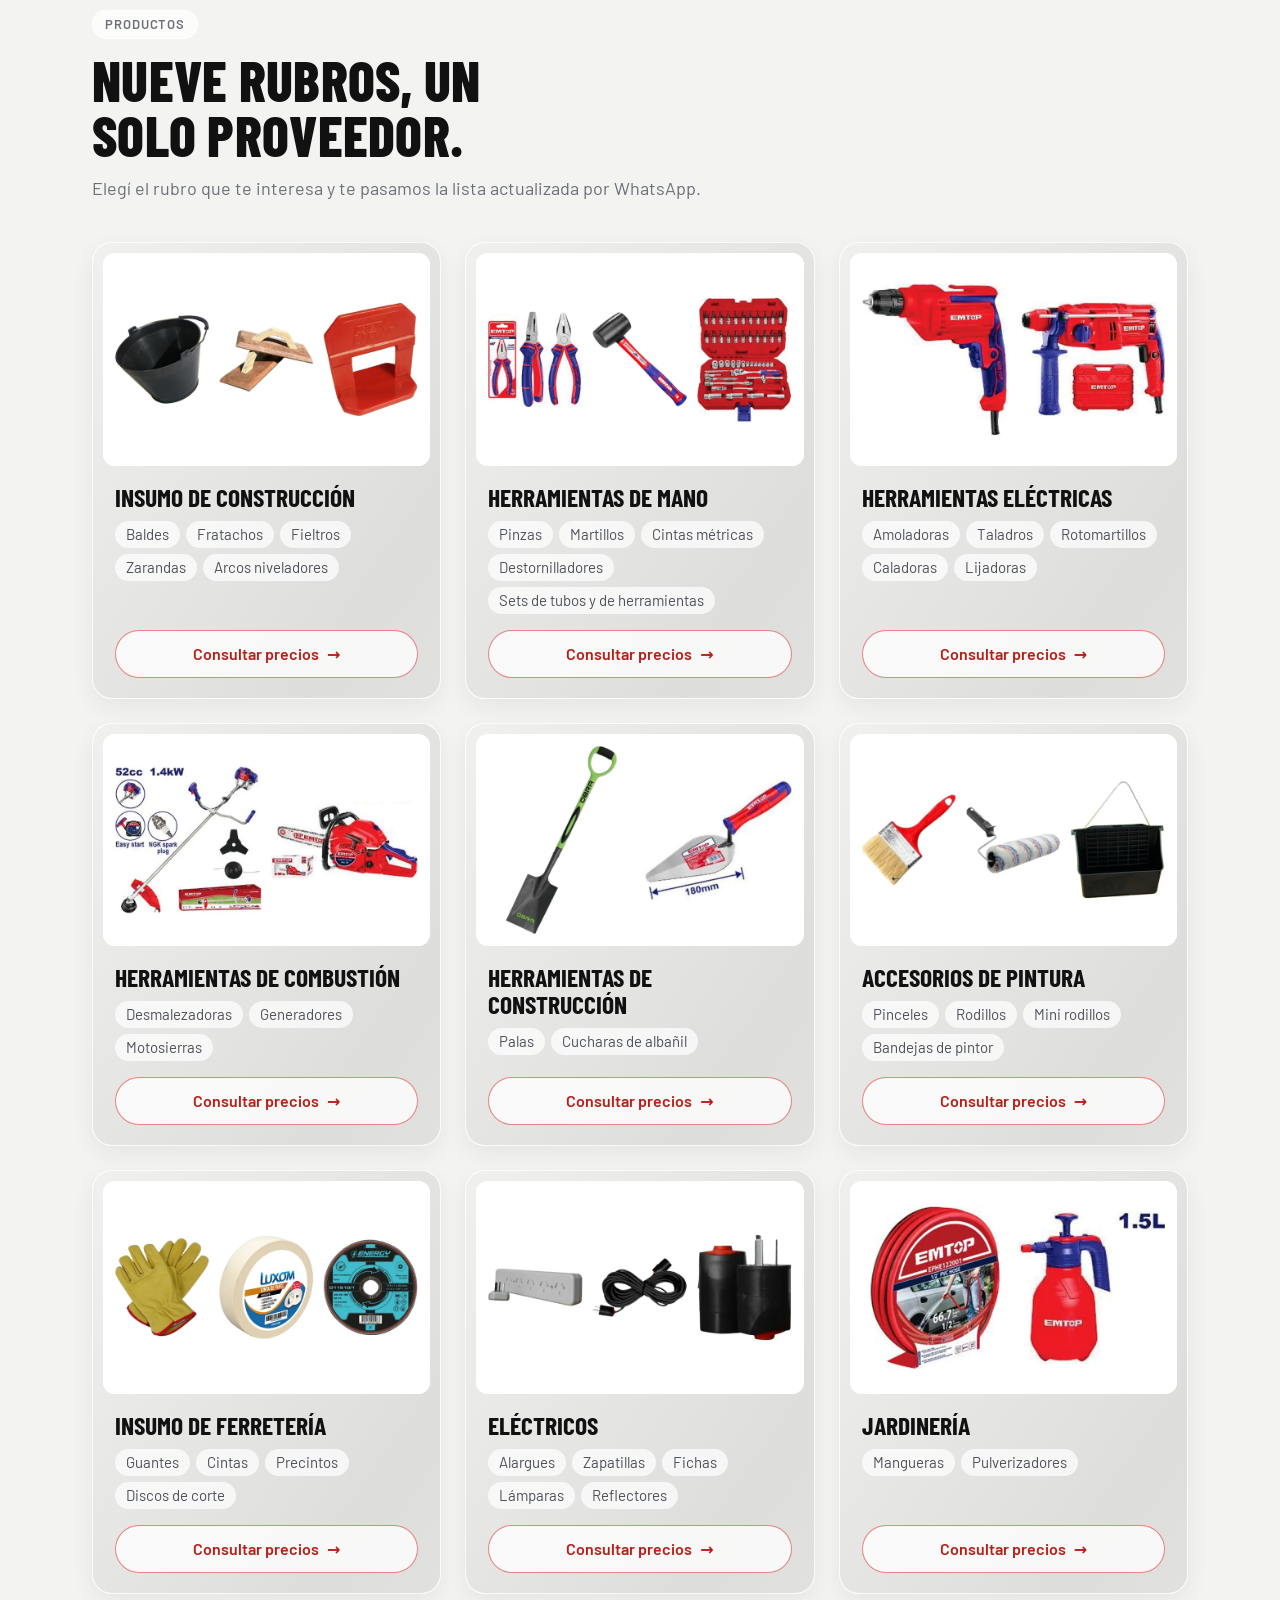
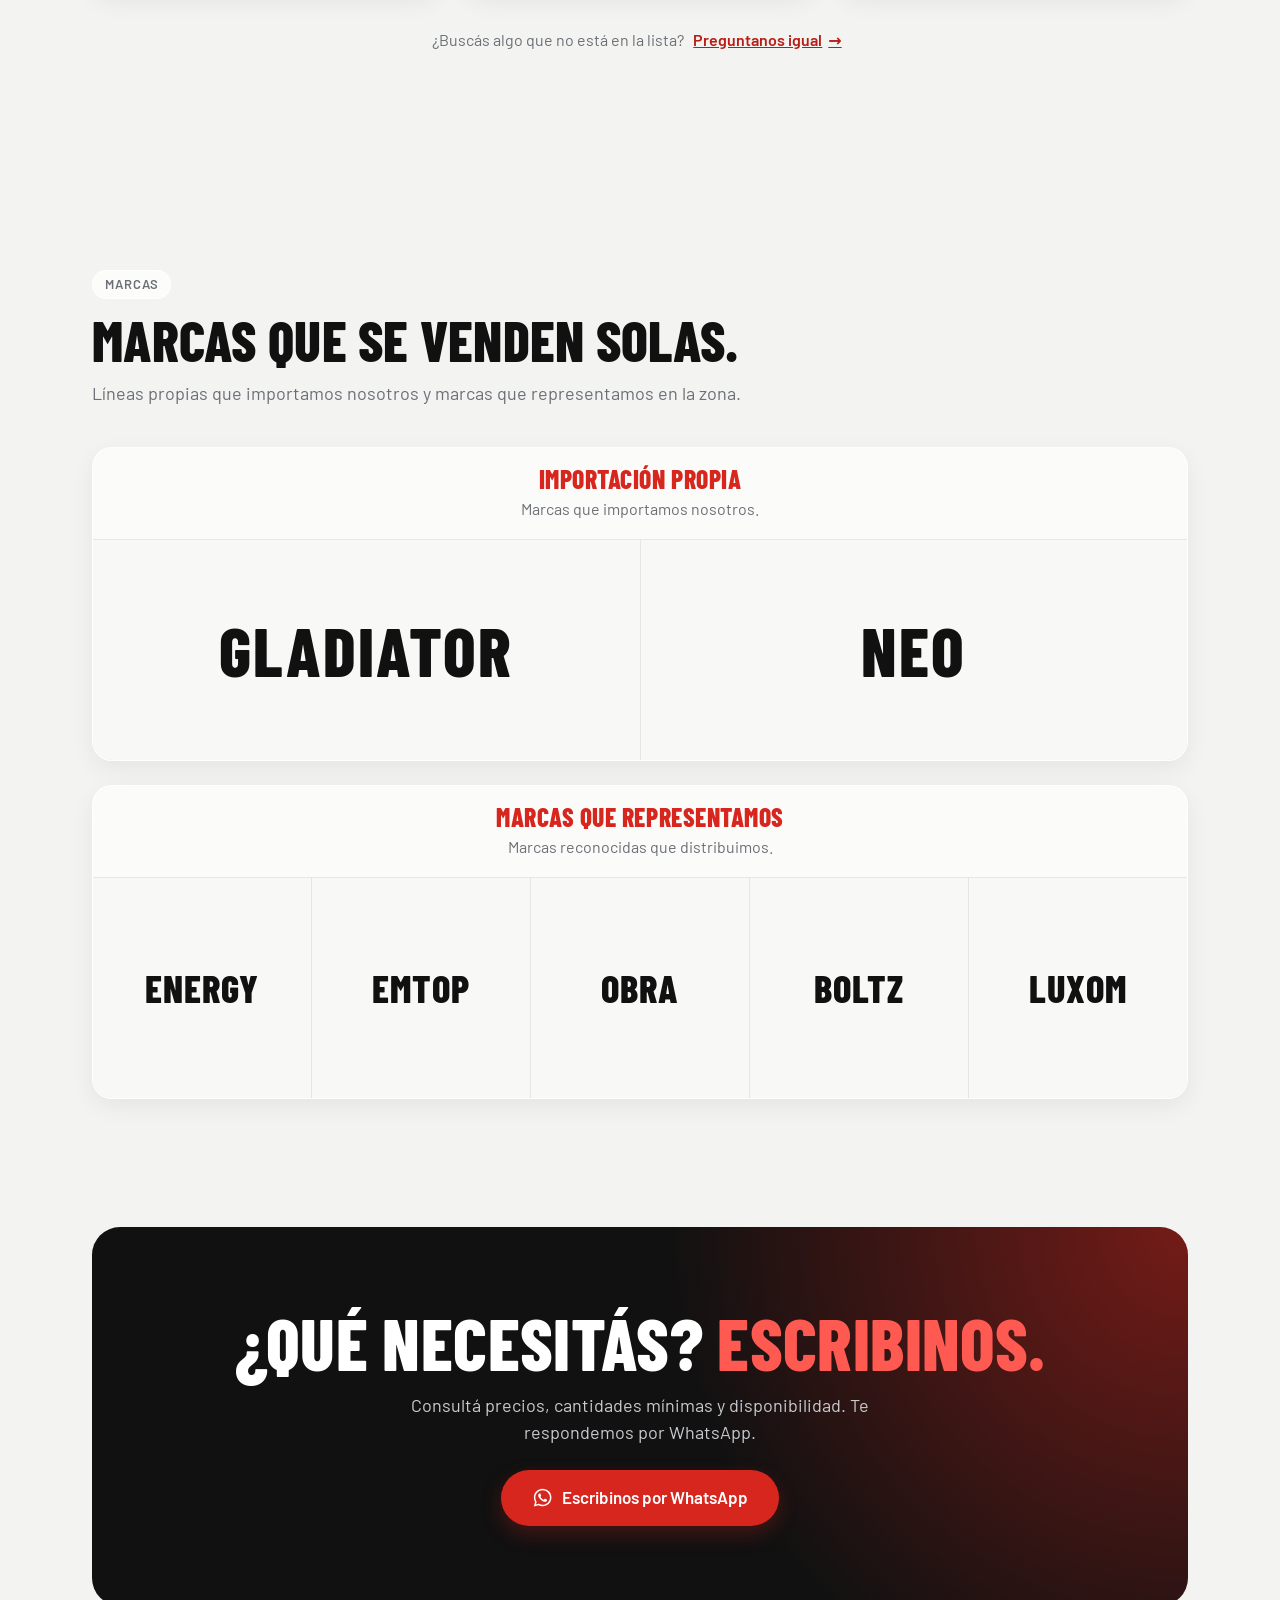
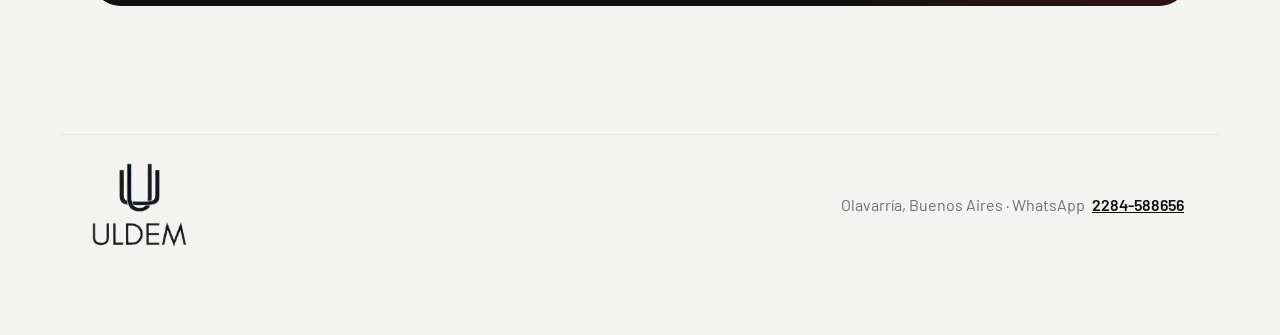
==== commit 87a63385: "Hero con tarjeta animada, tarjetas de productos en gris y header móvil sin WhatsApp - Tarjeta animad" ====
--- a/index.html
+++ b/index.html
@@ -63,6 +63,7 @@
     <!-- ============ 2. HERO ============ -->
     <section class="hero" id="inicio">
       <div class="container hero__inner">
+        <div class="hero__content">
         <p class="tag">Distribuidora mayorista · Ferretería y corralón</p>
         <h1 class="hero__title">Todo lo que tu ferretería necesita, <span class="accent">directo del importador.</span></h1>
         <p class="hero__text">
@@ -82,6 +83,27 @@
           <li><strong>7</strong> marcas</li>
           <li><strong>Olavarría</strong>, Buenos Aires</li>
         </ul>
+        </div>
+
+        <!-- Tarjeta animada: va rotando las fotos de los rubros (ver README) -->
+        <div class="promo glass" data-promo role="group" aria-label="Rubros que vendemos">
+          <div class="promo__media">
+            <img class="promo__img is-active" src="assets/products/herramientas-electricas.webp" alt="Taladro eléctrico y rotomartillo con maletín" data-title="Herramientas eléctricas" width="800" height="520" decoding="async">
+            <img class="promo__img" src="assets/products/herramientas-de-mano.webp" alt="Pinzas, maza de goma y set de tubos" data-title="Herramientas de mano" width="800" height="520" loading="lazy" decoding="async">
+            <img class="promo__img" src="assets/products/herramientas-combustion.webp" alt="Desmalezadora y motosierra a nafta" data-title="Herramientas de combustión" width="800" height="520" loading="lazy" decoding="async">
+            <img class="promo__img" src="assets/products/insumos-construccion.webp" alt="Balde de albañil, fratacho de madera y arco nivelador" data-title="Insumo de construcción" width="800" height="520" loading="lazy" decoding="async">
+            <img class="promo__img" src="assets/products/accesorios-pintura.webp" alt="Pincel, rodillo y bandeja de pintor" data-title="Accesorios de pintura" width="800" height="520" loading="lazy" decoding="async">
+            <img class="promo__img" src="assets/products/herramientas-construccion.webp" alt="Pala ancha y cuchara de albañil" data-title="Herramientas de construcción" width="800" height="520" loading="lazy" decoding="async">
+            <img class="promo__img" src="assets/products/insumos-ferreteria.webp" alt="Guantes de trabajo, cinta de papel y disco de corte" data-title="Insumo de ferretería" width="800" height="520" loading="lazy" decoding="async">
+            <img class="promo__img" src="assets/products/electricos.webp" alt="Zapatilla eléctrica, alargue y fichas" data-title="Eléctricos" width="800" height="520" loading="lazy" decoding="async">
+            <img class="promo__img" src="assets/products/jardineria.webp" alt="Manguera de riego y pulverizador" data-title="Jardinería" width="800" height="520" loading="lazy" decoding="async">
+          </div>
+          <div class="promo__foot">
+            <p class="promo__label">Lo que vendemos</p>
+            <p class="promo__title">Herramientas eléctricas</p>
+            <div class="promo__dots" aria-hidden="true"></div>
+          </div>
+        </div>
       </div>
     </section>
 
--- a/css/styles.css
+++ b/css/styles.css
@@ -278,6 +278,11 @@
   gap: 8px;
 }
 
+/* En celular el header no muestra el botón de WhatsApp (aparece desde 600px) */
+.header__actions .btn {
+  display: none;
+}
+
 /* Logo: se muestra la imagen si cargó; si no, queda el texto. */
 .brand {
   display: inline-flex;
@@ -460,6 +465,16 @@
   padding-bottom: clamp(28px, 5svh, 72px);
 }
 
+/* En celular: el texto arriba y la tarjeta animada abajo. Desde 900px, lado a lado. */
+.hero__inner {
+  display: grid;
+  gap: clamp(28px, 6vw, 56px);
+}
+
+.hero__content {
+  min-width: 0;
+}
+
 .hero .tag {
   margin-bottom: 12px;
 }
@@ -499,6 +514,92 @@
   font-size: 1.35rem;
   font-weight: 700;
   text-transform: uppercase;
+}
+
+/* Tarjeta animada del hero: las fotos de los rubros se van turnando */
+.promo {
+  width: 100%;
+  max-width: 520px;
+  padding: 10px;
+  border-radius: var(--radius);
+}
+
+.promo__media {
+  position: relative;
+  overflow: hidden;
+  aspect-ratio: 4 / 3;
+  background: var(--white);
+  border-radius: var(--radius-sm);
+}
+
+.promo__img {
+  position: absolute;
+  inset: 0;
+  width: 100%;
+  height: 100%;
+  padding: 4%;
+  object-fit: contain;
+  opacity: 0;
+  transform: scale(1.08);
+  transition: opacity 0.7s ease, transform 3.6s ease-out;
+}
+
+.promo__img.is-active {
+  opacity: 1;
+  transform: scale(1);
+}
+
+.promo__foot {
+  padding: 14px 8px 6px;
+}
+
+.promo__label {
+  color: var(--gray);
+  font-size: 0.8125rem;
+  font-weight: 600;
+  letter-spacing: 0.07em;
+  text-transform: uppercase;
+}
+
+.promo__title {
+  margin-top: 2px;
+  font-family: var(--font-title);
+  font-size: clamp(1.6rem, 6.5vw, 1.9rem);
+  font-weight: 800;
+  line-height: 1.05;
+  text-transform: uppercase;
+  /* reserva dos renglones: la tarjeta no cambia de alto entre fotos */
+  min-height: 2.1em;
+}
+
+.promo__title.is-changing {
+  animation: promo-title 0.45s ease;
+}
+
+@keyframes promo-title {
+  from {
+    opacity: 0;
+    transform: translateY(8px);
+  }
+}
+
+/* Barritas de avance: una por foto, la activa en rojo */
+.promo__dots {
+  display: flex;
+  gap: 5px;
+  margin-top: 12px;
+}
+
+.promo__dots span {
+  flex: 1;
+  height: 3px;
+  background: var(--gray-light);
+  border-radius: 2px;
+  transition: background-color 0.4s ease;
+}
+
+.promo__dots span.is-active {
+  background: var(--red);
 }
 
 /* ---------- Quiénes somos ---------- */
@@ -576,12 +677,38 @@
   gap: 16px;
 }
 
+/* Fondo gris claro que se va moviendo entre distintos tonos de gris.
+   Es un degradado más grande que la tarjeta: la animación solo lo desplaza. */
 .card {
   display: flex;
   flex-direction: column;
   padding: 10px;
+  background: linear-gradient(125deg, #F0F0EE 0%, #DDDEDC 25%, #ECECEA 50%, #D3D4D2 75%, #EEEEEC 100%);
+  background-size: 320% 320%;
   border-radius: var(--radius);
+  -webkit-backdrop-filter: none;
+  backdrop-filter: none;
+  animation: card-grays 12s ease-in-out infinite alternate;
   transition: transform var(--ease), box-shadow var(--ease);
+}
+
+/* Cada tarjeta arranca en un punto distinto para que no se muevan todas igual */
+.card:nth-child(3n + 2) {
+  animation-delay: -4s;
+}
+
+.card:nth-child(3n) {
+  animation-delay: -8s;
+}
+
+@keyframes card-grays {
+  from {
+    background-position: 0% 0%;
+  }
+
+  to {
+    background-position: 100% 100%;
+  }
 }
 
 /* aspect-ratio fijo: la tarjeta no salta cuando carga la foto */
@@ -632,7 +759,7 @@
 
 .card__list li {
   padding: 3px 11px;
-  background: rgba(230, 230, 227, 0.8);
+  background: rgba(255, 255, 255, 0.72);
   border-radius: 999px;
   color: #4d5158;
   font-size: 0.9375rem;
@@ -648,8 +775,8 @@
   min-height: 48px;
   margin-top: auto;
   padding: 0.5em 1em;
-  background: rgba(215, 38, 30, 0.07);
-  border: 1.5px solid rgba(215, 38, 30, 0.45);
+  background: rgba(255, 255, 255, 0.78);
+  border: 1.5px solid rgba(215, 38, 30, 0.55);
   border-radius: 999px;
   color: var(--red-dark);
   font-weight: 600;
@@ -945,6 +1072,10 @@
     --gutter: 32px;
   }
 
+  .header__actions .btn {
+    display: inline-flex;
+  }
+
   .btn__long {
     display: inline;
   }
@@ -1004,6 +1135,20 @@
 
   .brand--footer .brand__img {
     height: 84px;
+  }
+
+  .hero__inner {
+    grid-template-columns: minmax(0, 1fr) clamp(300px, 33vw, 420px);
+    align-items: center;
+  }
+
+  /* Con la tarjeta al lado, el título tiene menos ancho: letra un poco más chica */
+  .hero__title {
+    font-size: clamp(3.3rem, 6vw, 4.9rem);
+  }
+
+  .promo {
+    justify-self: end;
   }
 
   .nav,
@@ -1098,6 +1243,10 @@
     scroll-behavior: auto;
   }
 
+  .card {
+    animation: none;
+  }
+
   *,
   *::before,
   *::after {
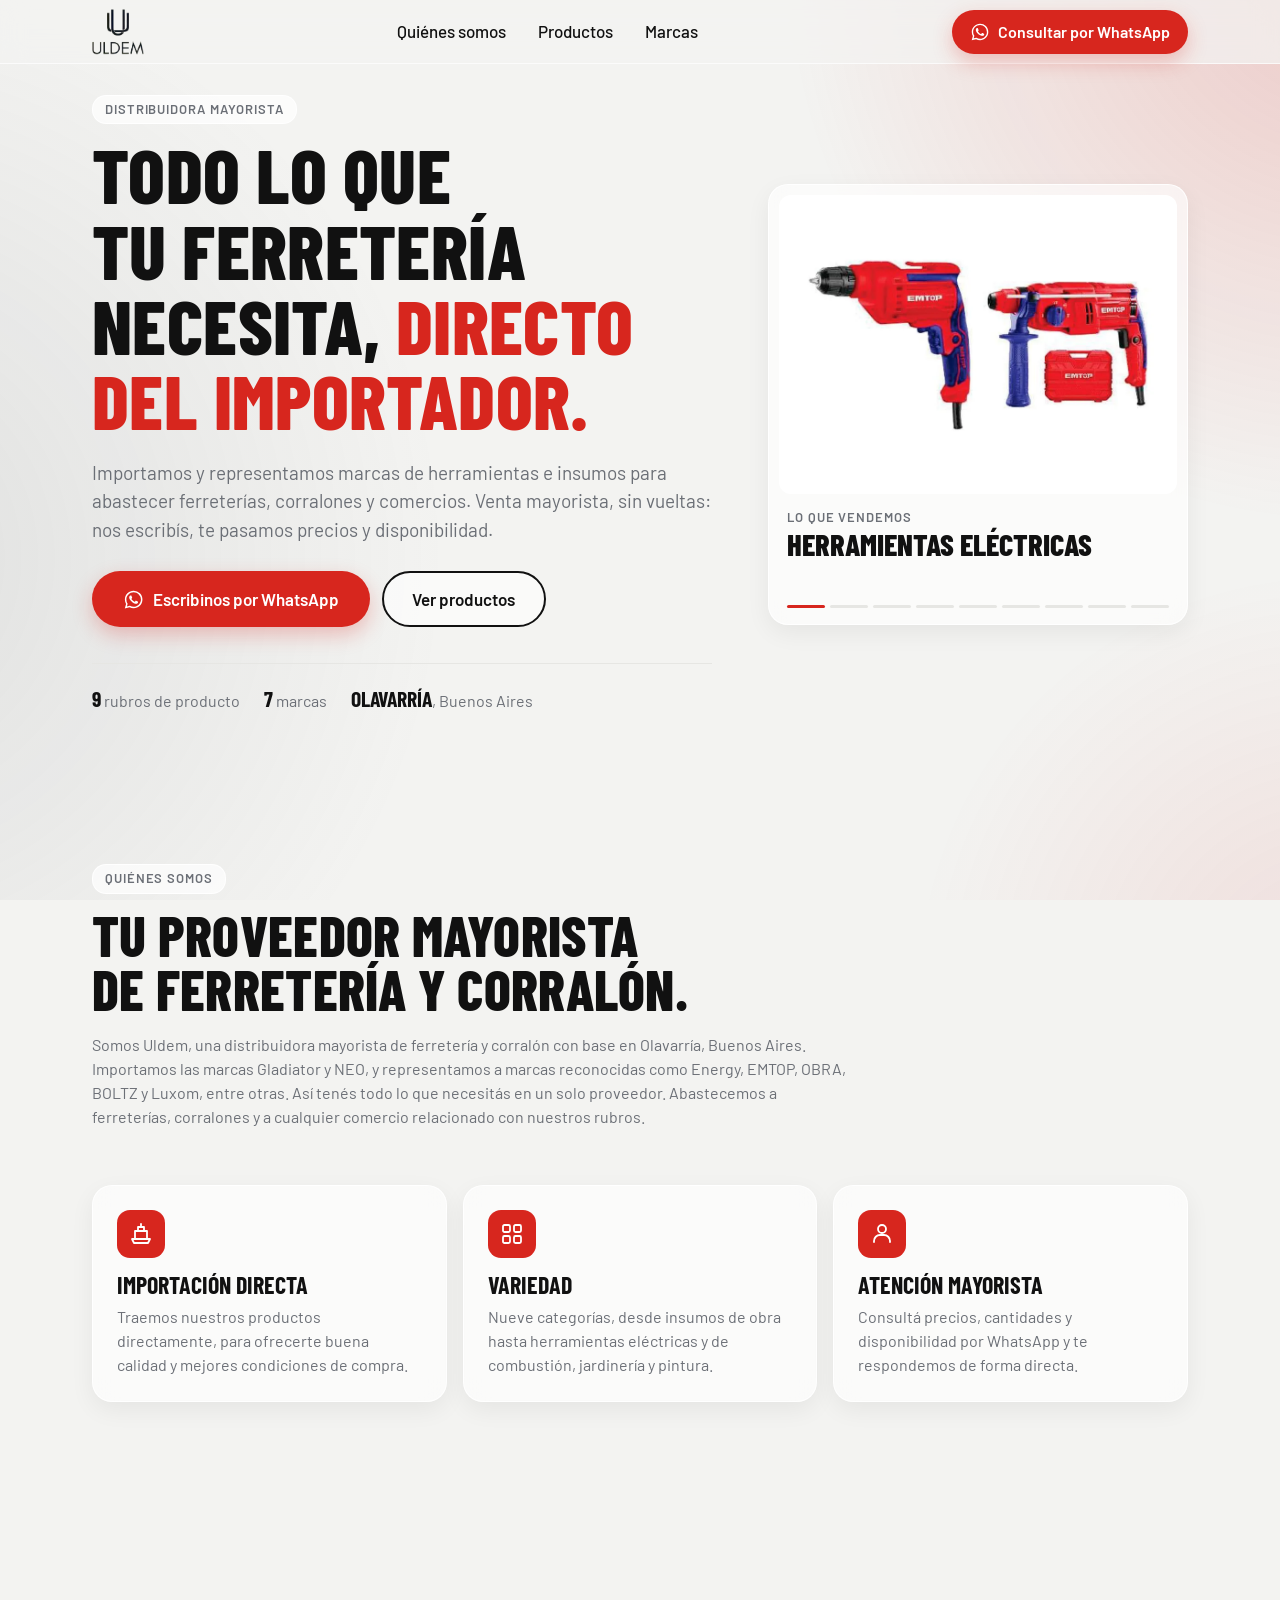
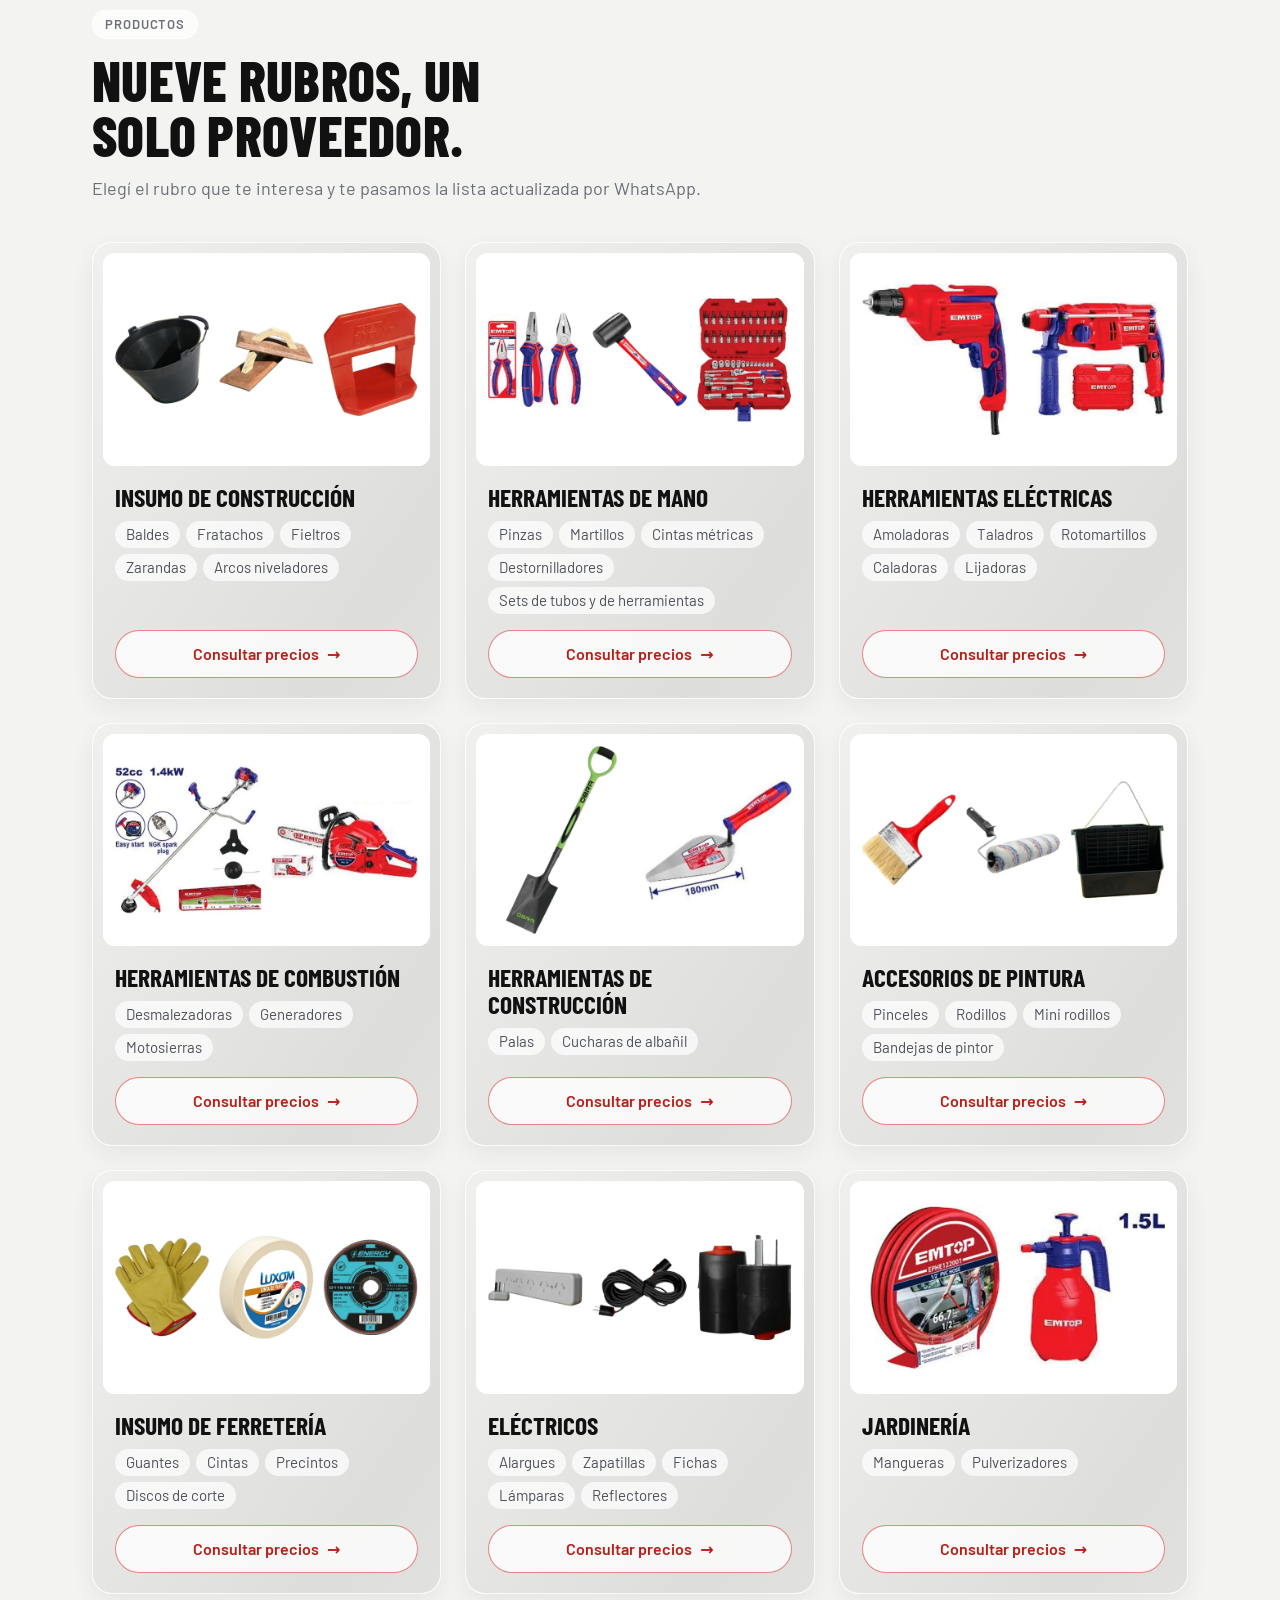
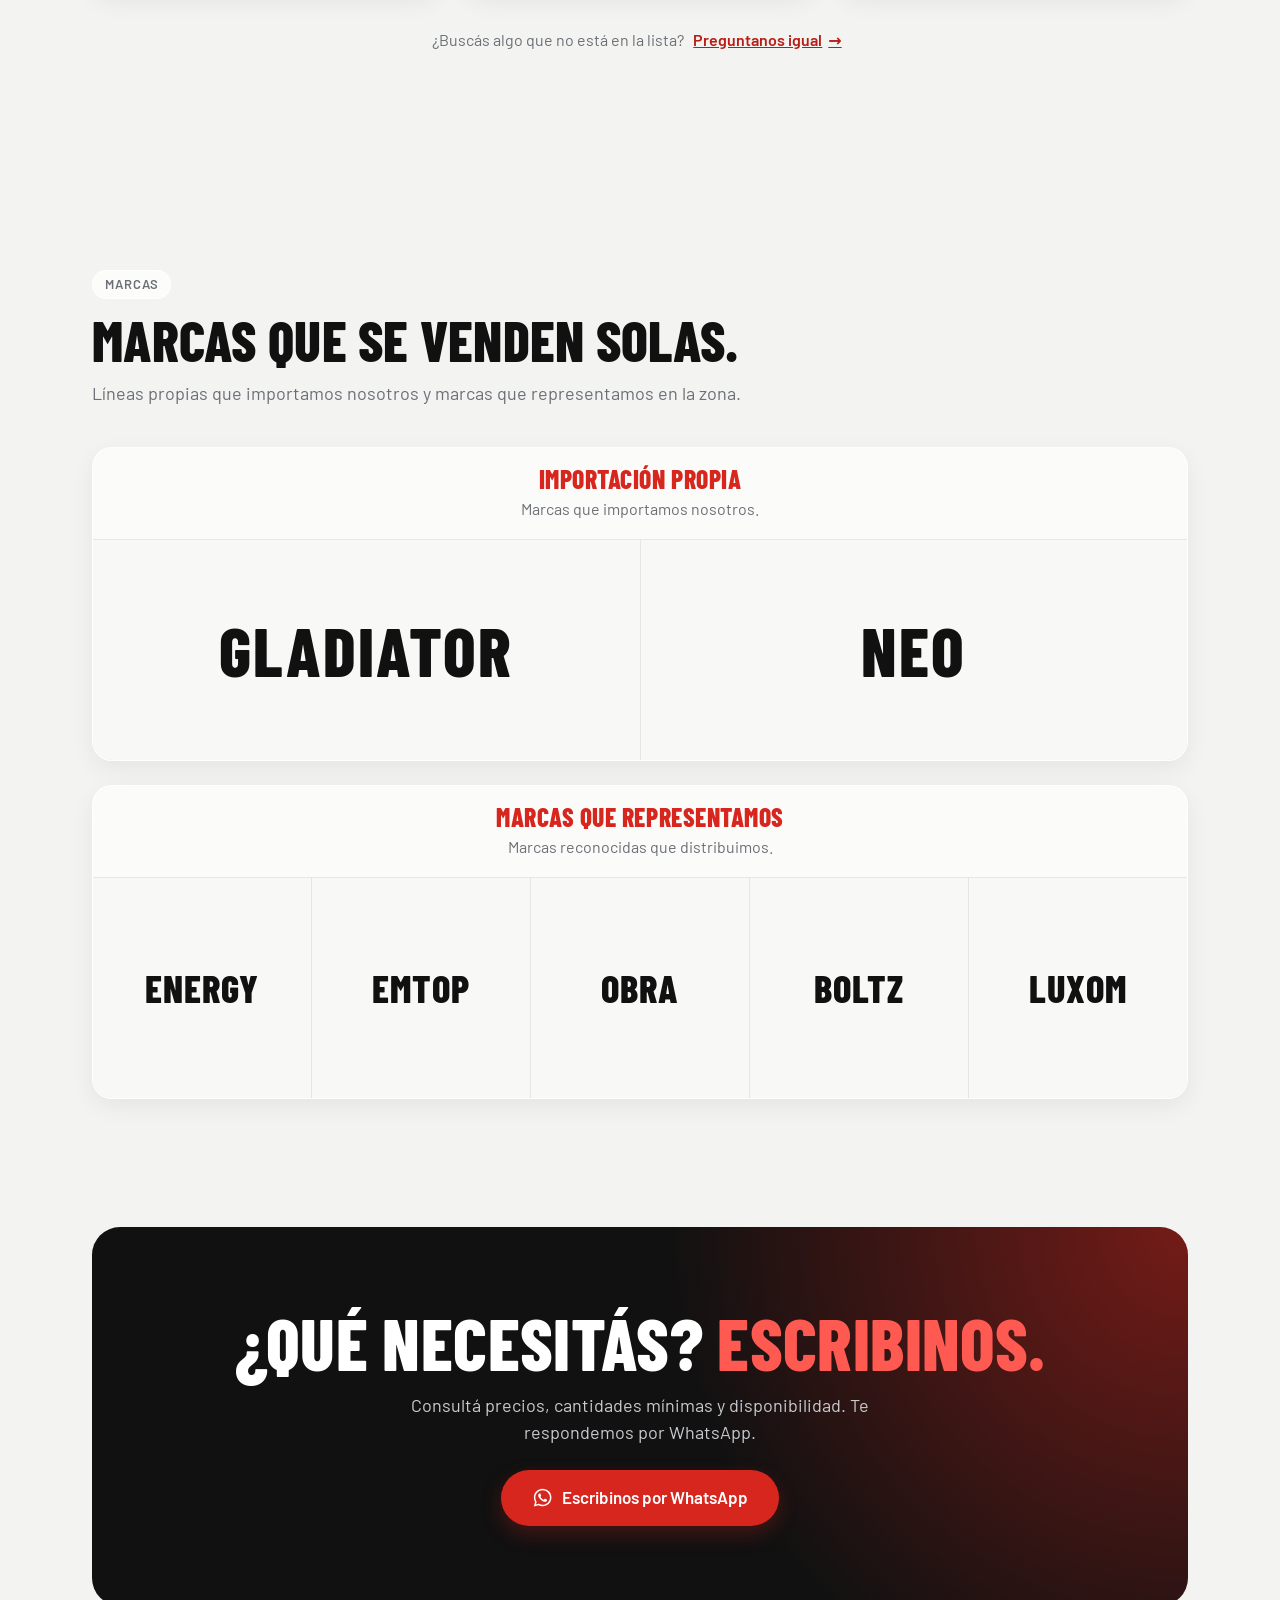
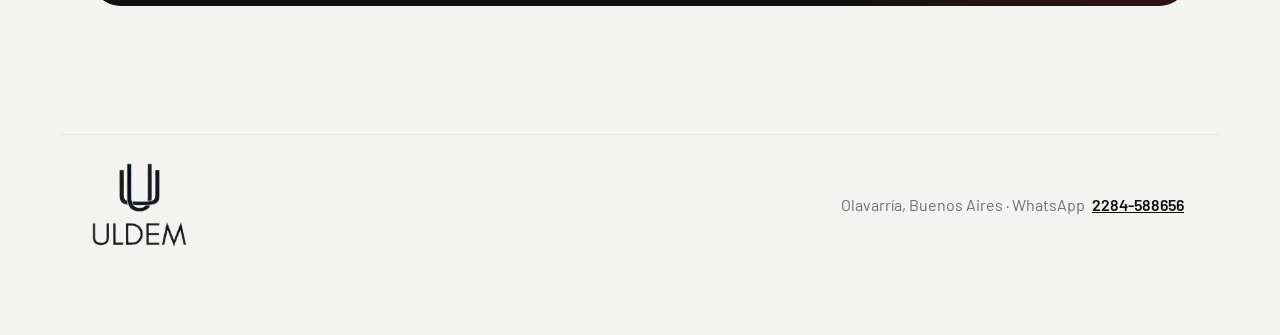
==== commit 03ab4444: "Textos del hero y Quiénes somos, logos de marcas y URL final en Open Graph - Hero: la etiqueta dice " ====
--- a/index.html
+++ b/index.html
@@ -8,13 +8,16 @@
   <meta name="description" content="Uldem es una distribuidora mayorista de ferretería y corralón en Olavarría, Buenos Aires. Importación directa y marcas representadas: herramientas, insumos de construcción, pinturería, eléctricos y jardinería. Consultá por WhatsApp.">
   <meta name="theme-color" content="#F3F3F1">
 
-  <!-- Open Graph: al publicar, reemplazar por la URL final del sitio (ver README) -->
+  <link rel="canonical" href="https://uldem.com.ar/">
+
+  <!-- Open Graph: usa la dirección final del sitio (https://uldem.com.ar/) -->
   <meta property="og:type" content="website">
+  <meta property="og:url" content="https://uldem.com.ar/">
   <meta property="og:locale" content="es_AR">
   <meta property="og:site_name" content="Uldem">
   <meta property="og:title" content="Uldem · Distribuidora mayorista de ferretería y corralón">
   <meta property="og:description" content="Importación directa y marcas representadas para ferreterías y corralones. Consultá precios y disponibilidad por WhatsApp.">
-  <meta property="og:image" content="assets/logo/og-image.jpg">
+  <meta property="og:image" content="https://uldem.com.ar/assets/logo/og-image.jpg">
   <meta name="twitter:card" content="summary_large_image">
 
   <link rel="icon" type="image/png" href="assets/logo/favicon.png">
@@ -64,7 +67,7 @@
     <section class="hero" id="inicio">
       <div class="container hero__inner">
         <div class="hero__content">
-        <p class="tag">Distribuidora mayorista · Ferretería y corralón</p>
+        <p class="tag">Distribuidora mayorista</p>
         <h1 class="hero__title">Todo lo que tu ferretería necesita, <span class="accent">directo del importador.</span></h1>
         <p class="hero__text">
           Importamos y representamos marcas de herramientas e insumos para abastecer
@@ -114,13 +117,12 @@
           <div class="about__text">
             <p class="tag">Quiénes somos</p>
             <h2 class="section__title">Tu proveedor mayorista de ferretería y corralón.</h2>
-            <!-- EDITAR: reemplazar el [COMPLETAR] (y sacar la etiqueta <mark>) por el dato real -->
             <p>
               Somos Uldem, una distribuidora mayorista de ferretería y corralón con base en
-              Olavarría, Buenos Aires. Importamos nuestras propias marcas, Gladiator y NEO, y
-              representamos a marcas reconocidas como Energy, EMTOP, OBRA, BOLTZ y Luxom, para que
-              tengas todo lo que necesitás en un solo proveedor.
-              <mark>[COMPLETAR: hace cuántos años trabajan y a quiénes abastecen]</mark>
+              Olavarría, Buenos Aires. Importamos las marcas Gladiator y NEO, y representamos a
+              marcas reconocidas como Energy, EMTOP, OBRA, BOLTZ y Luxom, entre otras. Así tenés
+              todo lo que necesitás en un solo proveedor. Abastecemos a ferreterías,
+              corralones y a cualquier comercio relacionado con nuestros rubros.
             </p>
           </div>
 
@@ -295,6 +297,7 @@
           <p class="section__lead">Líneas propias que importamos nosotros y marcas que representamos en la zona.</p>
         </header>
 
+        <!-- Logos: poner cada uno en assets/brands/ con el nombre del src (ej. gladiator.webp). Si falta, se muestra el nombre. -->
         <div class="brands">
           <div class="brands__block glass">
             <header class="brands__head">
@@ -302,8 +305,14 @@
               <p class="brands__sub">Marcas que importamos nosotros.</p>
             </header>
             <ul class="brands__grid brands__grid--own">
-              <li>Gladiator</li>
-              <li>NEO</li>
+              <li class="brand-logo">
+                <img class="brand-logo__img" src="assets/brands/gladiator.webp" alt="Gladiator" decoding="async">
+                <span class="brand-logo__text">Gladiator</span>
+              </li>
+              <li class="brand-logo">
+                <img class="brand-logo__img" src="assets/brands/neo.webp" alt="NEO" decoding="async">
+                <span class="brand-logo__text">NEO</span>
+              </li>
             </ul>
           </div>
 
@@ -313,11 +322,26 @@
               <p class="brands__sub">Marcas reconocidas que distribuimos.</p>
             </header>
             <ul class="brands__grid brands__grid--rep">
-              <li>Energy</li>
-              <li>EMTOP</li>
-              <li>OBRA</li>
-              <li>BOLTZ</li>
-              <li>Luxom</li>
+              <li class="brand-logo">
+                <img class="brand-logo__img" src="assets/brands/energy.webp" alt="Energy" decoding="async">
+                <span class="brand-logo__text">Energy</span>
+              </li>
+              <li class="brand-logo">
+                <img class="brand-logo__img" src="assets/brands/emtop.webp" alt="EMTOP" decoding="async">
+                <span class="brand-logo__text">EMTOP</span>
+              </li>
+              <li class="brand-logo">
+                <img class="brand-logo__img" src="assets/brands/obra.webp" alt="OBRA" decoding="async">
+                <span class="brand-logo__text">OBRA</span>
+              </li>
+              <li class="brand-logo">
+                <img class="brand-logo__img" src="assets/brands/boltz.webp" alt="BOLTZ" decoding="async">
+                <span class="brand-logo__text">BOLTZ</span>
+              </li>
+              <li class="brand-logo">
+                <img class="brand-logo__img" src="assets/brands/luxom.webp" alt="Luxom" decoding="async">
+                <span class="brand-logo__text">Luxom</span>
+              </li>
             </ul>
           </div>
         </div>
--- a/css/styles.css
+++ b/css/styles.css
@@ -883,6 +883,28 @@
   font-size: clamp(1.6rem, 8vw, 4.25rem);
 }
 
+/* Logo de cada marca: se muestra solo si carga; si no, queda el nombre */
+.brand-logo__img {
+  display: none;
+  width: 100%;
+  max-width: 180px;
+  max-height: clamp(48px, 14vw, 72px);
+  object-fit: contain;
+}
+
+.brands__grid--own .brand-logo__img {
+  max-width: 280px;
+  max-height: clamp(64px, 20vw, 130px);
+}
+
+.brand-logo--loaded .brand-logo__img {
+  display: block;
+}
+
+.brand-logo--loaded .brand-logo__text {
+  display: none;
+}
+
 /* 5 marcas en 2 columnas: la última ocupa el ancho completo */
 .brands__grid--rep li:last-child:nth-child(odd) {
   grid-column: 1 / -1;
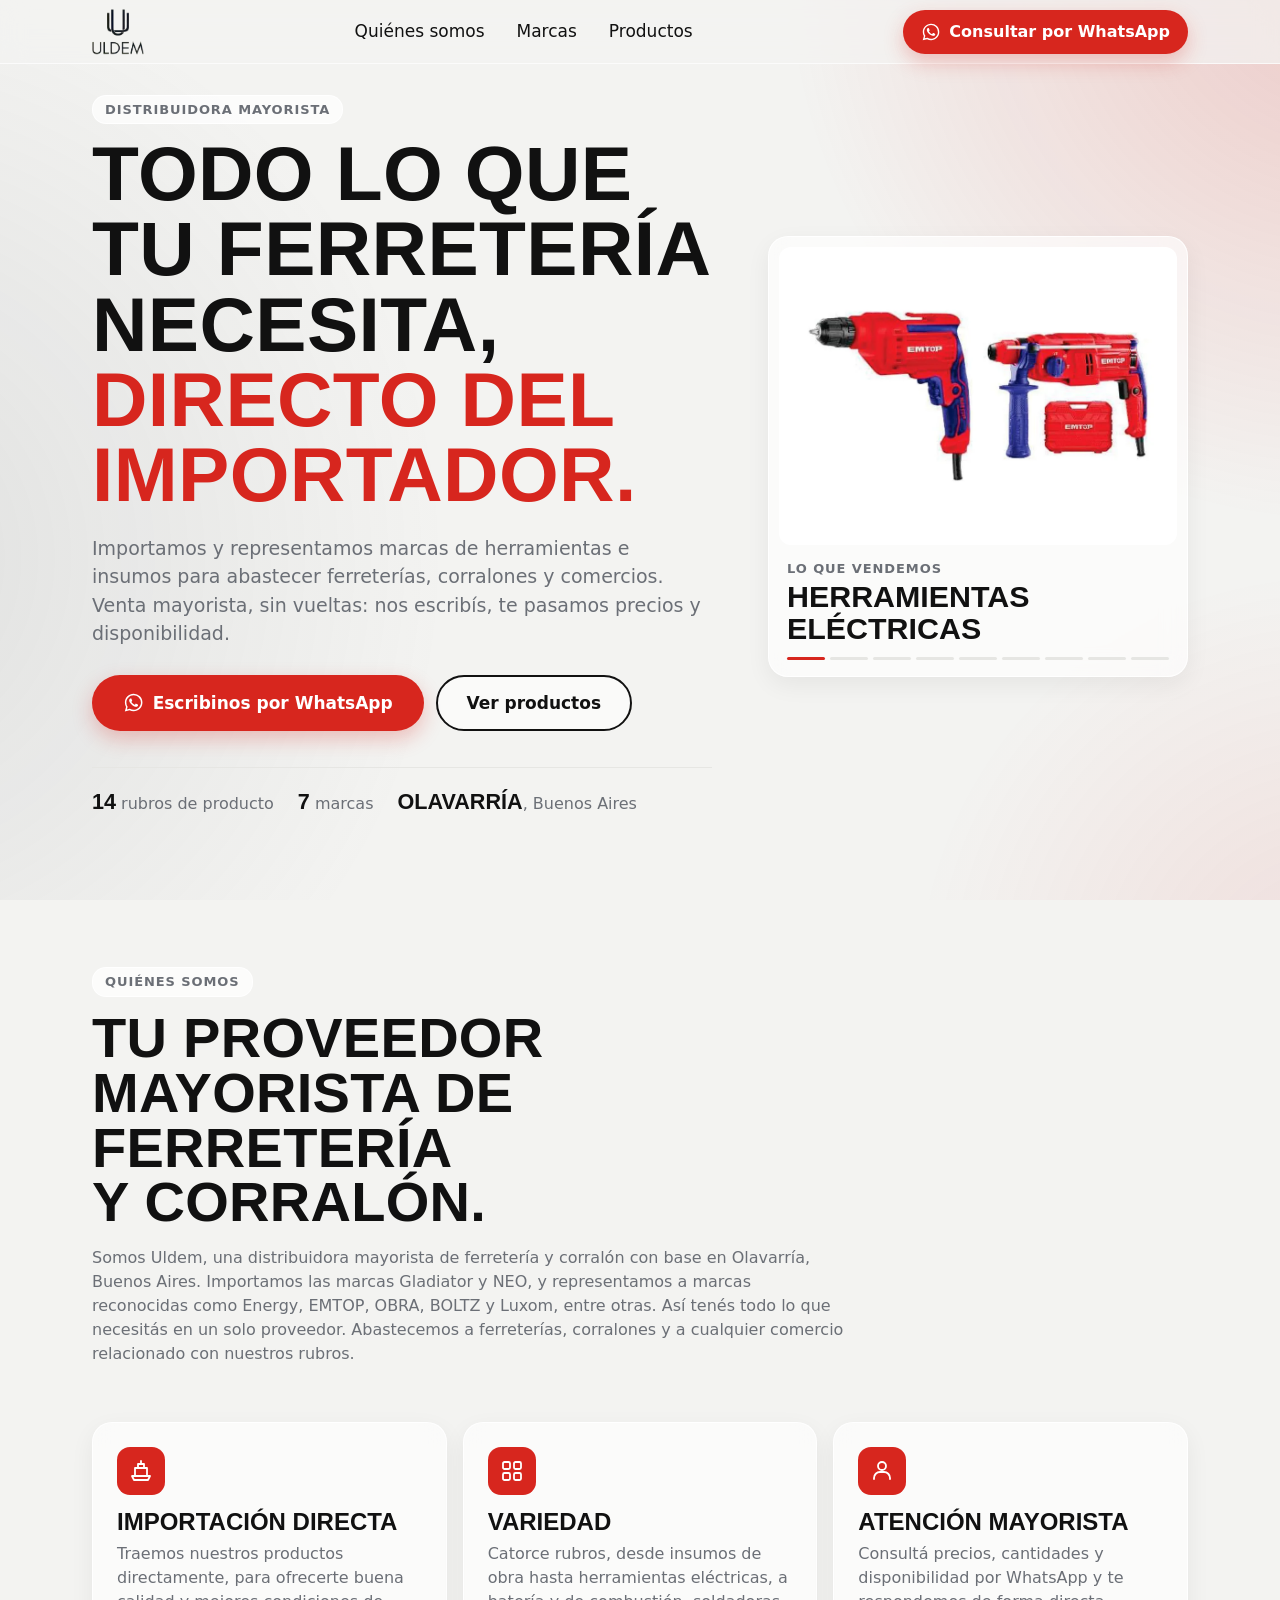
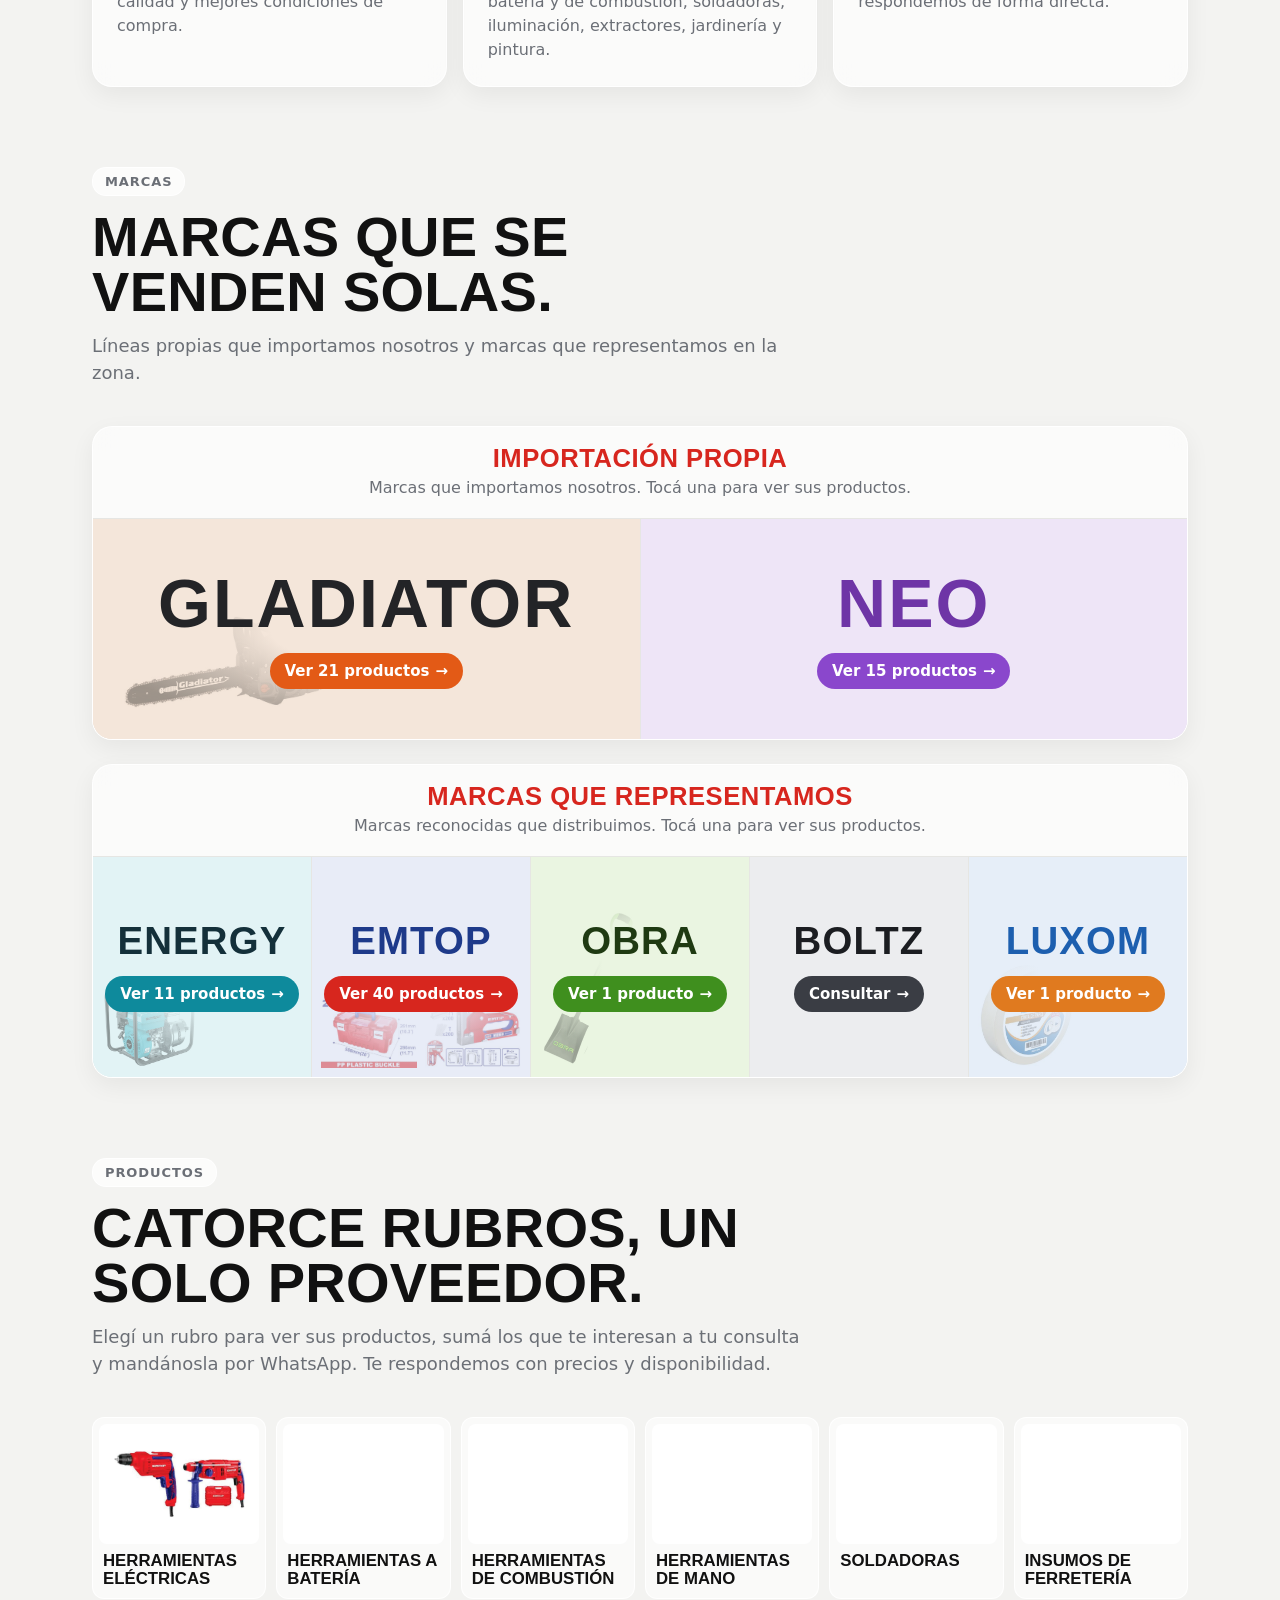
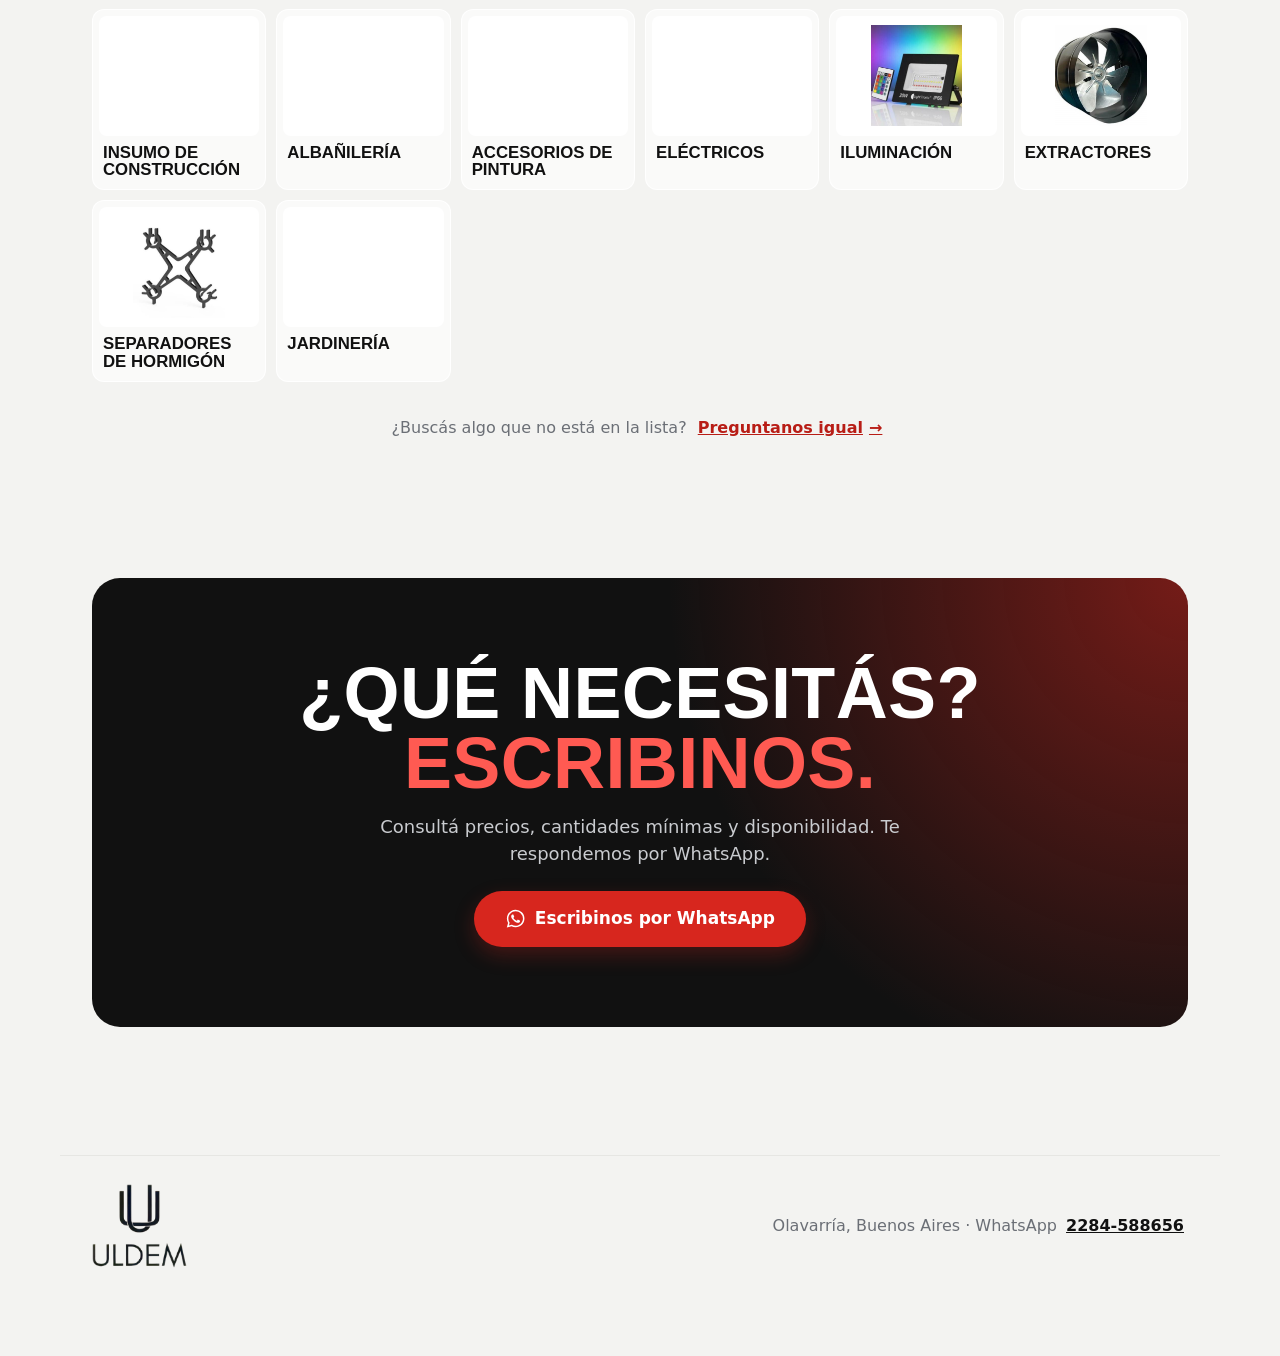
==== commit 4b7cdc88: "Catálogo de productos, páginas por rubro y por marca, y seguridad - Catálogo con 128 productos en 14" ====
--- a/index.html
+++ b/index.html
@@ -3,6 +3,10 @@
 <head>
   <meta charset="UTF-8">
   <meta name="viewport" content="width=device-width, initial-scale=1, viewport-fit=cover">
+
+  <!-- Seguridad: solo se cargan scripts e imágenes del propio sitio y las fuentes de Google (ver README, "Seguridad") -->
+  <meta http-equiv="Content-Security-Policy" content="default-src 'self'; script-src 'self'; style-src 'self' https://fonts.googleapis.com; font-src https://fonts.gstatic.com; img-src 'self' data:; connect-src 'self'; object-src 'none'; base-uri 'self'; form-action 'none'; upgrade-insecure-requests">
+  <meta name="referrer" content="strict-origin-when-cross-origin">
 
   <title>Uldem · Distribuidora mayorista de ferretería y corralón en Olavarría</title>
   <meta name="description" content="Uldem es una distribuidora mayorista de ferretería y corralón en Olavarría, Buenos Aires. Importación directa y marcas representadas: herramientas, insumos de construcción, pinturería, eléctricos y jardinería. Consultá por WhatsApp.">
@@ -44,8 +48,8 @@
 
       <nav class="nav" id="nav" aria-label="Principal">
         <a href="#quienes-somos">Quiénes somos</a>
+        <a href="#marcas">Marcas</a>
         <a href="#productos">Productos</a>
-        <a href="#marcas">Marcas</a>
       </nav>
 
       <div class="header__actions">
@@ -82,7 +86,7 @@
           <a class="btn btn--ghost btn--lg" href="#productos">Ver productos</a>
         </div>
         <ul class="hero__facts">
-          <li><strong>9</strong> rubros de producto</li>
+          <li><strong>14</strong> rubros de producto</li>
           <li><strong>7</strong> marcas</li>
           <li><strong>Olavarría</strong>, Buenos Aires</li>
         </ul>
@@ -139,7 +143,7 @@
                 <svg viewBox="0 0 24 24"><rect x="3" y="3" width="7" height="7" rx="1.5"/><rect x="14" y="3" width="7" height="7" rx="1.5"/><rect x="3" y="14" width="7" height="7" rx="1.5"/><rect x="14" y="14" width="7" height="7" rx="1.5"/></svg>
               </span>
               <h3>Variedad</h3>
-              <p>Nueve categorías, desde insumos de obra hasta herramientas eléctricas y de combustión, jardinería y pintura.</p>
+              <p>Catorce rubros, desde insumos de obra hasta herramientas eléctricas, a batería y de combustión, soldadoras, iluminación, extractores, jardinería y pintura.</p>
             </li>
             <li class="value glass">
               <span class="value__icon" aria-hidden="true">
@@ -153,142 +157,7 @@
       </div>
     </section>
 
-    <!-- ============ 4. PRODUCTOS ============ -->
-    <section class="section" id="productos">
-      <div class="container">
-        <header class="section__head">
-          <p class="tag">Productos</p>
-          <h2 class="section__title">Nueve rubros, un solo proveedor.</h2>
-          <p class="section__lead">Elegí el rubro que te interesa y te pasamos la lista actualizada por WhatsApp.</p>
-        </header>
-
-        <div class="products">
-          <article class="card glass">
-            <div class="card__media">
-              <img src="assets/products/insumos-construccion.webp" alt="Balde de albañil, fratacho de madera y arco nivelador" width="800" height="520" loading="lazy" decoding="async">
-            </div>
-            <div class="card__body">
-              <h3 class="card__title">Insumo de construcción</h3>
-              <ul class="card__list">
-                <li>Baldes</li><li>Fratachos</li><li>Fieltros</li><li>Zarandas</li><li>Arcos niveladores</li>
-              </ul>
-              <a class="card__link" data-wa="Hola, quiero consultar por Insumo de construcción">Consultar precios <span aria-hidden="true">→</span></a>
-            </div>
-          </article>
-
-          <article class="card glass">
-            <div class="card__media">
-              <img src="assets/products/herramientas-de-mano.webp" alt="Pinzas, maza de goma y set de tubos" width="800" height="520" loading="lazy" decoding="async">
-            </div>
-            <div class="card__body">
-              <h3 class="card__title">Herramientas de mano</h3>
-              <ul class="card__list">
-                <li>Pinzas</li><li>Martillos</li><li>Cintas métricas</li><li>Destornilladores</li><li>Sets de tubos y de herramientas</li>
-              </ul>
-              <a class="card__link" data-wa="Hola, quiero consultar por Herramientas de mano">Consultar precios <span aria-hidden="true">→</span></a>
-            </div>
-          </article>
-
-          <article class="card glass">
-            <div class="card__media">
-              <img src="assets/products/herramientas-electricas.webp" alt="Taladro eléctrico y rotomartillo con maletín" width="800" height="520" loading="lazy" decoding="async">
-            </div>
-            <div class="card__body">
-              <h3 class="card__title">Herramientas eléctricas</h3>
-              <ul class="card__list">
-                <li>Amoladoras</li><li>Taladros</li><li>Rotomartillos</li><li>Caladoras</li><li>Lijadoras</li>
-              </ul>
-              <a class="card__link" data-wa="Hola, quiero consultar por Herramientas eléctricas">Consultar precios <span aria-hidden="true">→</span></a>
-            </div>
-          </article>
-
-          <article class="card glass">
-            <div class="card__media">
-              <img src="assets/products/herramientas-combustion.webp" alt="Desmalezadora y motosierra a nafta" width="800" height="520" loading="lazy" decoding="async">
-            </div>
-            <div class="card__body">
-              <h3 class="card__title">Herramientas de combustión</h3>
-              <ul class="card__list">
-                <li>Desmalezadoras</li><li>Generadores</li><li>Motosierras</li>
-              </ul>
-              <a class="card__link" data-wa="Hola, quiero consultar por Herramientas de combustión">Consultar precios <span aria-hidden="true">→</span></a>
-            </div>
-          </article>
-
-          <article class="card glass">
-            <div class="card__media">
-              <img src="assets/products/herramientas-construccion.webp" alt="Pala ancha y cuchara de albañil" width="800" height="520" loading="lazy" decoding="async">
-            </div>
-            <div class="card__body">
-              <h3 class="card__title">Herramientas de construcción</h3>
-              <ul class="card__list">
-                <li>Palas</li><li>Cucharas de albañil</li>
-              </ul>
-              <a class="card__link" data-wa="Hola, quiero consultar por Herramientas de construcción">Consultar precios <span aria-hidden="true">→</span></a>
-            </div>
-          </article>
-
-          <article class="card glass">
-            <div class="card__media">
-              <img src="assets/products/accesorios-pintura.webp" alt="Pincel, rodillo y bandeja de pintor" width="800" height="520" loading="lazy" decoding="async">
-            </div>
-            <div class="card__body">
-              <h3 class="card__title">Accesorios de pintura</h3>
-              <ul class="card__list">
-                <li>Pinceles</li><li>Rodillos</li><li>Mini rodillos</li><li>Bandejas de pintor</li>
-              </ul>
-              <a class="card__link" data-wa="Hola, quiero consultar por Accesorios de pintura">Consultar precios <span aria-hidden="true">→</span></a>
-            </div>
-          </article>
-
-          <article class="card glass">
-            <div class="card__media">
-              <img src="assets/products/insumos-ferreteria.webp" alt="Guantes de trabajo, cinta de papel y disco de corte" width="800" height="520" loading="lazy" decoding="async">
-            </div>
-            <div class="card__body">
-              <h3 class="card__title">Insumo de ferretería</h3>
-              <ul class="card__list">
-                <li>Guantes</li><li>Cintas</li><li>Precintos</li><li>Discos de corte</li>
-              </ul>
-              <a class="card__link" data-wa="Hola, quiero consultar por Insumo de ferretería">Consultar precios <span aria-hidden="true">→</span></a>
-            </div>
-          </article>
-
-          <article class="card glass">
-            <div class="card__media">
-              <img src="assets/products/electricos.webp" alt="Zapatilla eléctrica, alargue y fichas" width="800" height="520" loading="lazy" decoding="async">
-            </div>
-            <div class="card__body">
-              <h3 class="card__title">Eléctricos</h3>
-              <ul class="card__list">
-                <li>Alargues</li><li>Zapatillas</li><li>Fichas</li><li>Lámparas</li><li>Reflectores</li>
-              </ul>
-              <a class="card__link" data-wa="Hola, quiero consultar por Eléctricos">Consultar precios <span aria-hidden="true">→</span></a>
-            </div>
-          </article>
-
-          <article class="card glass">
-            <div class="card__media">
-              <img src="assets/products/jardineria.webp" alt="Manguera de riego y pulverizador" width="800" height="520" loading="lazy" decoding="async">
-            </div>
-            <div class="card__body">
-              <h3 class="card__title">Jardinería</h3>
-              <ul class="card__list">
-                <li>Mangueras</li><li>Pulverizadores</li>
-              </ul>
-              <a class="card__link" data-wa="Hola, quiero consultar por Jardinería">Consultar precios <span aria-hidden="true">→</span></a>
-            </div>
-          </article>
-        </div>
-
-        <p class="products__note">
-          ¿Buscás algo que no está en la lista?
-          <a data-wa="Hola, estoy buscando un producto que no vi en la web.">Preguntanos igual <span aria-hidden="true">→</span></a>
-        </p>
-      </div>
-    </section>
-
-    <!-- ============ 5. MARCAS ============ -->
+    <!-- ============ 4. MARCAS ============ -->
     <section class="section" id="marcas">
       <div class="container">
         <header class="section__head">
@@ -302,16 +171,30 @@
           <div class="brands__block glass">
             <header class="brands__head">
               <h3 class="brands__title">Importación propia</h3>
-              <p class="brands__sub">Marcas que importamos nosotros.</p>
+              <p class="brands__sub">Marcas que importamos nosotros. Tocá una para ver sus productos.</p>
             </header>
             <ul class="brands__grid brands__grid--own">
-              <li class="brand-logo">
-                <img class="brand-logo__img" src="assets/brands/gladiator.webp" alt="Gladiator" decoding="async">
-                <span class="brand-logo__text">Gladiator</span>
-              </li>
-              <li class="brand-logo">
-                <img class="brand-logo__img" src="assets/brands/neo.webp" alt="NEO" decoding="async">
-                <span class="brand-logo__text">NEO</span>
+              <li class="brand-logo brand-card brand-card--gladiator">
+                <a class="brand-card__link" href="marca.html?marca=gladiator" data-marca="Gladiator">
+                  <span class="brand-card__bg" aria-hidden="true">
+                    <img src="assets/products/catalogo/herramientas-de-combustion/motosierras.jpg" alt="" loading="lazy" decoding="async">
+                    <img src="assets/products/catalogo/herramientas-electricas/linea-profesional/compresores.jpg" alt="" loading="lazy" decoding="async">
+                  </span>
+                  <img class="brand-logo__img" src="assets/brands/gladiator.webp" alt="Gladiator" decoding="async">
+                  <span class="brand-logo__text">Gladiator</span>
+                  <span class="brand-card__cta"><span data-marca-count>Ver productos</span> <span class="brand-card__arrow" aria-hidden="true">→</span></span>
+                </a>
+              </li>
+              <li class="brand-logo brand-card brand-card--neo">
+                <a class="brand-card__link" href="marca.html?marca=neo" data-marca="NEO">
+                  <span class="brand-card__bg" aria-hidden="true">
+                    <img src="assets/products/catalogo/herramientas-electricas/linea-industrial/taladros.jpg" alt="" loading="lazy" decoding="async">
+                    <img src="assets/products/catalogo/herramientas-electricas/linea-industrial/compresores-inteligentes.jpg" alt="" loading="lazy" decoding="async">
+                  </span>
+                  <img class="brand-logo__img" src="assets/brands/neo.webp" alt="NEO" decoding="async">
+                  <span class="brand-logo__text">NEO</span>
+                  <span class="brand-card__cta"><span data-marca-count>Ver productos</span> <span class="brand-card__arrow" aria-hidden="true">→</span></span>
+                </a>
               </li>
             </ul>
           </div>
@@ -319,32 +202,77 @@
           <div class="brands__block glass">
             <header class="brands__head">
               <h3 class="brands__title">Marcas que representamos</h3>
-              <p class="brands__sub">Marcas reconocidas que distribuimos.</p>
+              <p class="brands__sub">Marcas reconocidas que distribuimos. Tocá una para ver sus productos.</p>
             </header>
             <ul class="brands__grid brands__grid--rep">
-              <li class="brand-logo">
-                <img class="brand-logo__img" src="assets/brands/energy.webp" alt="Energy" decoding="async">
-                <span class="brand-logo__text">Energy</span>
-              </li>
-              <li class="brand-logo">
-                <img class="brand-logo__img" src="assets/brands/emtop.webp" alt="EMTOP" decoding="async">
-                <span class="brand-logo__text">EMTOP</span>
-              </li>
-              <li class="brand-logo">
-                <img class="brand-logo__img" src="assets/brands/obra.webp" alt="OBRA" decoding="async">
-                <span class="brand-logo__text">OBRA</span>
-              </li>
-              <li class="brand-logo">
-                <img class="brand-logo__img" src="assets/brands/boltz.webp" alt="BOLTZ" decoding="async">
-                <span class="brand-logo__text">BOLTZ</span>
-              </li>
-              <li class="brand-logo">
-                <img class="brand-logo__img" src="assets/brands/luxom.webp" alt="Luxom" decoding="async">
-                <span class="brand-logo__text">Luxom</span>
+              <li class="brand-logo brand-card brand-card--energy">
+                <a class="brand-card__link" href="marca.html?marca=energy" data-marca="Energy">
+                  <span class="brand-card__bg" aria-hidden="true"></span>
+                  <img class="brand-logo__img" src="assets/brands/energy.webp" alt="Energy" decoding="async">
+                  <span class="brand-logo__text">Energy</span>
+                  <span class="brand-card__cta"><span data-marca-count>Ver productos</span> <span class="brand-card__arrow" aria-hidden="true">→</span></span>
+                </a>
+              </li>
+              <li class="brand-logo brand-card brand-card--emtop">
+                <a class="brand-card__link" href="marca.html?marca=emtop" data-marca="EMTOP">
+                  <span class="brand-card__bg" aria-hidden="true"></span>
+                  <img class="brand-logo__img" src="assets/brands/emtop.webp" alt="EMTOP" decoding="async">
+                  <span class="brand-logo__text">EMTOP</span>
+                  <span class="brand-card__cta"><span data-marca-count>Ver productos</span> <span class="brand-card__arrow" aria-hidden="true">→</span></span>
+                </a>
+              </li>
+              <li class="brand-logo brand-card brand-card--obra">
+                <a class="brand-card__link" href="marca.html?marca=obra" data-marca="OBRA">
+                  <span class="brand-card__bg" aria-hidden="true"></span>
+                  <img class="brand-logo__img" src="assets/brands/obra.webp" alt="OBRA" decoding="async">
+                  <span class="brand-logo__text">OBRA</span>
+                  <span class="brand-card__cta"><span data-marca-count>Ver productos</span> <span class="brand-card__arrow" aria-hidden="true">→</span></span>
+                </a>
+              </li>
+              <li class="brand-logo brand-card brand-card--boltz">
+                <a class="brand-card__link" href="marca.html?marca=boltz" data-marca="BOLTZ">
+                  <span class="brand-card__bg" aria-hidden="true"></span>
+                  <img class="brand-logo__img" src="assets/brands/boltz.webp" alt="BOLTZ" decoding="async">
+                  <span class="brand-logo__text">BOLTZ</span>
+                  <span class="brand-card__cta"><span data-marca-count>Ver productos</span> <span class="brand-card__arrow" aria-hidden="true">→</span></span>
+                </a>
+              </li>
+              <li class="brand-logo brand-card brand-card--luxom">
+                <a class="brand-card__link" href="marca.html?marca=luxom" data-marca="Luxom">
+                  <span class="brand-card__bg" aria-hidden="true"></span>
+                  <img class="brand-logo__img" src="assets/brands/luxom.webp" alt="Luxom" decoding="async">
+                  <span class="brand-logo__text">Luxom</span>
+                  <span class="brand-card__cta"><span data-marca-count>Ver productos</span> <span class="brand-card__arrow" aria-hidden="true">→</span></span>
+                </a>
               </li>
             </ul>
           </div>
         </div>
+      </div>
+    </section>
+
+    <!-- ============ 5. PRODUCTOS ============ -->
+    <section class="section" id="productos">
+      <div class="container">
+        <header class="section__head">
+          <p class="tag">Productos</p>
+          <h2 class="section__title">Catorce rubros, un solo proveedor.</h2>
+          <p class="section__lead">Elegí un rubro para ver sus productos, sumá los que te interesan a tu consulta y mandánosla por WhatsApp. Te respondemos con precios y disponibilidad.</p>
+        </header>
+
+        <!-- Rubros: se cargan desde js/catalogo.js (ver README). Cada uno abre su página (rubro.html?rubro=...) -->
+        <div class="catalog" data-catalog>
+          <nav class="catalog__rubros" aria-label="Rubros" data-catalog-rubros></nav>
+
+          <noscript>
+            <p class="catalog__noscript">Para ver el catálogo activá JavaScript, o escribinos por WhatsApp al 2284-588656.</p>
+          </noscript>
+        </div>
+
+        <p class="products__note">
+          ¿Buscás algo que no está en la lista?
+          <a data-wa="Hola, estoy buscando un producto que no vi en la web.">Preguntanos igual <span aria-hidden="true">→</span></a>
+        </p>
       </div>
     </section>
 
@@ -382,13 +310,37 @@
     <svg class="icon" viewBox="0 0 24 24" aria-hidden="true"><use href="#i-whatsapp"/></svg>
   </a>
 
+  <!-- Barra de consulta: aparece cuando se agregan productos del catálogo -->
+  <div class="quote" data-quote hidden>
+    <div class="quote__sheet" id="quote-list" data-quote-sheet hidden>
+      <div class="quote__sheet-head">
+        <p class="quote__sheet-title">Tu consulta</p>
+        <button class="quote__clear" type="button" data-quote-clear>Vaciar</button>
+      </div>
+      <ul class="quote__list" data-quote-list></ul>
+    </div>
+    <div class="quote__bar">
+      <button class="quote__toggle" type="button" aria-controls="quote-list" aria-expanded="false" data-quote-toggle>
+        <span class="quote__badge" data-quote-count>0</span>
+        <span class="quote__label" data-quote-label>productos</span>
+        <svg class="quote__chevron" viewBox="0 0 24 24" aria-hidden="true"><path d="m6 15 6-6 6 6"/></svg>
+      </button>
+      <a class="btn btn--primary quote__send" data-quote-send>
+        <svg class="icon" viewBox="0 0 24 24" aria-hidden="true"><use href="#i-whatsapp"/></svg>
+        <span class="btn__long">Consultar por WhatsApp</span>
+        <span class="btn__short">Consultar</span>
+      </a>
+    </div>
+  </div>
+
   <!-- Íconos reutilizables -->
-  <svg width="0" height="0" style="position:absolute" aria-hidden="true">
+  <svg class="sprite" width="0" height="0" aria-hidden="true">
     <symbol id="i-whatsapp" viewBox="0 0 24 24">
       <path fill="currentColor" d="M12.04 2C6.58 2 2.13 6.45 2.13 11.91c0 1.75.46 3.45 1.32 4.95L2.05 22l5.25-1.38a9.87 9.87 0 0 0 4.74 1.21h.01c5.46 0 9.9-4.45 9.9-9.91 0-2.65-1.03-5.14-2.9-7.01A9.82 9.82 0 0 0 12.04 2Zm0 1.67c2.2 0 4.26.86 5.82 2.42a8.2 8.2 0 0 1 2.41 5.82c0 4.54-3.7 8.24-8.24 8.24a8.2 8.2 0 0 1-4.19-1.15l-.3-.18-3.12.82.83-3.04-.2-.31a8.2 8.2 0 0 1-1.26-4.38c0-4.54 3.7-8.24 8.25-8.24ZM8.53 7.33c-.16 0-.43.06-.66.31-.22.25-.87.85-.87 2.07 0 1.22.89 2.4 1.01 2.56.12.17 1.75 2.67 4.24 3.74.59.26 1.05.41 1.41.52.59.19 1.13.16 1.56.1.48-.07 1.47-.6 1.67-1.18.21-.58.21-1.07.15-1.18-.07-.1-.23-.16-.48-.29-.25-.12-1.47-.72-1.69-.81-.23-.08-.39-.12-.56.13-.16.25-.64.81-.78.97-.15.17-.29.19-.54.06-.25-.12-1.05-.39-2-1.23-.74-.66-1.24-1.47-1.38-1.72-.15-.25-.02-.38.11-.51.11-.11.25-.29.37-.43.13-.15.17-.25.25-.42.08-.16.04-.31-.02-.43-.06-.13-.56-1.35-.77-1.84-.2-.49-.4-.42-.56-.43l-.46-.02Z"/>
     </symbol>
   </svg>
 
+  <script src="js/catalogo.js"></script>
   <script src="js/main.js"></script>
 </body>
 </html>
--- a/css/styles.css
+++ b/css/styles.css
@@ -128,6 +128,14 @@
 
 #inicio {
   scroll-margin-top: 0;
+}
+
+/* Contenedor de íconos SVG (antes era un style="" inline; la política de seguridad no permite estilos inline) */
+.sprite {
+  position: absolute;
+  width: 0;
+  height: 0;
+  overflow: hidden;
 }
 
 .skip-link {
@@ -425,6 +433,20 @@
   padding-block: var(--section-y);
 }
 
+/* Entre Quiénes somos → Marcas → Productos va menos aire que entre las demás secciones */
+#quienes-somos {
+  padding-bottom: clamp(12px, 3vw, 24px);
+}
+
+#marcas {
+  padding-top: clamp(32px, 6vw, 56px);
+  padding-bottom: clamp(12px, 3vw, 24px);
+}
+
+#productos {
+  padding-top: clamp(32px, 6vw, 56px);
+}
+
 .section__head {
   max-width: 720px;
   margin-bottom: clamp(24px, 6vw, 40px);
@@ -670,129 +692,537 @@
   color: var(--gray);
 }
 
-/* ---------- Productos ---------- */
-
-.products {
+/* ---------- Productos: catálogo ---------- */
+
+.catalog {
   display: grid;
   gap: 16px;
 }
 
-/* Fondo gris claro que se va moviendo entre distintos tonos de gris.
-   Es un degradado más grande que la tarjeta: la animación solo lo desplaza. */
-.card {
+/* Rubros: fila con scroll lateral en celular, grilla desde 900px */
+/* Rubros: grilla de links (2 columnas en celular, más a medida que hay lugar) */
+.catalog__rubros {
+  display: grid;
+  grid-template-columns: repeat(auto-fill, minmax(140px, 1fr));
+  gap: 10px;
+}
+
+.rubro {
   display: flex;
   flex-direction: column;
-  padding: 10px;
-  background: linear-gradient(125deg, #F0F0EE 0%, #DDDEDC 25%, #ECECEA 50%, #D3D4D2 75%, #EEEEEC 100%);
-  background-size: 320% 320%;
-  border-radius: var(--radius);
-  -webkit-backdrop-filter: none;
-  backdrop-filter: none;
-  animation: card-grays 12s ease-in-out infinite alternate;
-  transition: transform var(--ease), box-shadow var(--ease);
-}
-
-/* Cada tarjeta arranca en un punto distinto para que no se muevan todas igual */
-.card:nth-child(3n + 2) {
-  animation-delay: -4s;
-}
-
-.card:nth-child(3n) {
-  animation-delay: -8s;
-}
-
-@keyframes card-grays {
-  from {
-    background-position: 0% 0%;
-  }
-
-  to {
-    background-position: 100% 100%;
-  }
-}
-
-/* aspect-ratio fijo: la tarjeta no salta cuando carga la foto */
-.card__media {
+  gap: 8px;
+  padding: 6px 6px 10px;
+  background: rgba(255, 255, 255, 0.6);
+  border: 1.5px solid var(--glass-border);
+  border-radius: var(--radius-sm);
+  color: var(--black);
+  font: inherit;
+  text-align: left;
+  text-decoration: none;
+  cursor: pointer;
+  scroll-snap-align: start;
+  transition: border-color var(--ease), background-color var(--ease), box-shadow var(--ease), transform var(--ease);
+}
+
+.rubro__media {
+  display: block;
   overflow: hidden;
-  aspect-ratio: 800 / 520;
+  aspect-ratio: 4 / 3;
   background: var(--white);
-  border-radius: var(--radius-sm);
-}
-
-.card__media img {
+  border-radius: 8px;
+}
+
+.rubro__media img {
   width: 100%;
   height: 100%;
+  padding: 6%;
   object-fit: contain;
-  transition: transform 0.4s ease;
-}
-
-/* Placeholder para una categoría sin foto: <div class="card__media card__media--empty"> */
-.card__media--empty {
-  display: grid;
-  place-items: center;
-  background: var(--gray-light);
-  color: var(--gray);
-}
-
-.card__body {
-  display: flex;
-  flex: 1;
-  flex-direction: column;
-  padding: 16px 8px 6px;
-}
-
-.card__title {
+}
+
+.rubro__name {
+  padding-inline: 4px;
   font-family: var(--font-title);
-  font-size: 1.6rem;
+  font-size: 1.05rem;
   font-weight: 700;
   line-height: 1.05;
   text-transform: uppercase;
 }
 
-.card__list {
+.rubro:active {
+  transform: scale(0.97);
+}
+
+.rubro[aria-pressed="true"] {
+  background: var(--white);
+  border-color: var(--red);
+  box-shadow: 0 8px 20px rgba(215, 38, 30, 0.16);
+}
+
+.rubro[aria-pressed="true"] .rubro__name {
+  color: var(--red-dark);
+}
+
+.rubro:focus-visible,
+.group-btn:focus-visible,
+.item__add:focus-visible,
+.item__wa:focus-visible,
+.quote__toggle:focus-visible,
+.quote__remove:focus-visible,
+.quote__clear:focus-visible {
+  outline: 3px solid rgba(215, 38, 30, 0.45);
+  outline-offset: 2px;
+}
+
+/* Panel del rubro elegido */
+.catalog__panel {
+  display: grid;
+  padding: 16px 12px 12px;
+  border-radius: var(--radius);
+}
+
+.catalog__head {
   display: flex;
   flex-wrap: wrap;
+  align-items: flex-end;
+  justify-content: space-between;
+  gap: 8px 16px;
+  padding-inline: 4px;
+}
+
+.catalog__title {
+  font-family: var(--font-title);
+  font-size: clamp(1.75rem, 7vw, 2.4rem);
+  font-weight: 800;
+  line-height: 1;
+  text-transform: uppercase;
+}
+
+.catalog__count {
+  margin-top: 4px;
+  color: var(--gray);
+  font-size: 0.9375rem;
+}
+
+.catalog__all {
+  display: inline-flex;
+  align-items: center;
   gap: 6px;
-  margin-top: 10px;
-  margin-bottom: 16px;
-}
-
-.card__list li {
-  padding: 3px 11px;
+  min-height: 44px;
+  padding-inline: 6px;
+  color: var(--red-dark);
+  font-weight: 600;
+  cursor: pointer;
+}
+
+.catalog__all span {
+  display: inline-block;
+  transition: transform var(--ease);
+}
+
+/* Línea industrial / profesional: control segmentado */
+.catalog__groups {
+  display: grid;
+  grid-auto-columns: 1fr;
+  grid-auto-flow: column;
+  gap: 4px;
+  margin-top: 14px;
+  padding: 4px;
+  background: rgba(17, 17, 17, 0.06);
+  border-radius: 999px;
+}
+
+.catalog__groups[hidden] {
+  display: none;
+}
+
+.group-btn {
+  min-height: 44px;
+  padding: 0.4em 1em;
+  background: transparent;
+  border: 0;
+  border-radius: 999px;
+  color: var(--gray);
+  font: inherit;
+  font-weight: 600;
+  line-height: 1.15;
+  cursor: pointer;
+  transition: background-color var(--ease), color var(--ease), box-shadow var(--ease), border-color var(--ease);
+}
+
+.group-btn[aria-pressed="true"] {
+  background: var(--white);
+  color: var(--black);
+  box-shadow: 0 2px 8px rgba(17, 17, 17, 0.12);
+}
+
+/* Tipos de insumo (ferretería): chips que se acomodan en varias filas */
+.catalog__groups--chips {
+  display: flex;
+  flex-wrap: wrap;
+  gap: 8px;
+  padding: 0;
+  background: none;
+}
+
+.catalog__groups--chips .group-btn {
   background: rgba(255, 255, 255, 0.72);
-  border-radius: 999px;
+  border: 1.5px solid var(--gray-light);
   color: #4d5158;
-  font-size: 0.9375rem;
-  line-height: 1.4;
-}
-
-/* "Consultar precios →": botón táctil a todo el ancho de la tarjeta */
-.card__link {
-  display: flex;
+}
+
+.catalog__groups--chips .group-btn[aria-pressed="true"] {
+  background: var(--black);
+  border-color: var(--black);
+  color: var(--white);
+  box-shadow: none;
+}
+
+/* Productos del rubro */
+.items {
+  display: grid;
+  grid-template-columns: repeat(2, minmax(0, 1fr));
+  gap: 10px;
+  margin-top: 16px;
+}
+
+.item {
+  display: flex;
+  flex-direction: column;
+  min-width: 0;
+  padding: 6px;
+  background: rgba(255, 255, 255, 0.75);
+  border: 1.5px solid transparent;
+  border-radius: var(--radius-sm);
+  transition: border-color var(--ease), box-shadow var(--ease);
+  animation: item-in 0.3s ease both;
+}
+
+@keyframes item-in {
+  from {
+    opacity: 0;
+    transform: translateY(6px);
+  }
+}
+
+.item.is-added {
+  border-color: rgba(215, 38, 30, 0.6);
+}
+
+.item__media {
+  overflow: hidden;
+  aspect-ratio: 1 / 1;
+  background: var(--white);
+  border-radius: 8px;
+}
+
+.item__media img {
+  width: 100%;
+  height: 100%;
+  padding: 6%;
+  object-fit: contain;
+  transition: transform 0.4s ease;
+}
+
+/* Si falta la foto, queda un recuadro gris */
+.item__media--empty {
+  background: var(--gray-light);
+}
+
+.item__media--empty img {
+  visibility: hidden;
+}
+
+.item__body {
+  display: flex;
+  flex: 1;
+  flex-direction: column;
+  padding: 10px 4px 2px;
+}
+
+.item__tag {
+  color: var(--gray);
+  font-size: 0.75rem;
+  font-weight: 600;
+  letter-spacing: 0.06em;
+  text-transform: uppercase;
+}
+
+.item__name {
+  margin-bottom: 10px;
+  font-family: var(--font-title);
+  font-size: 1.15rem;
+  font-weight: 700;
+  line-height: 1.05;
+  text-transform: uppercase;
+  overflow-wrap: break-word;
+}
+
+.item__actions {
+  display: flex;
+  gap: 6px;
+  margin-top: auto;
+}
+
+.item__add {
+  display: inline-flex;
+  flex: 1;
   align-items: center;
   justify-content: center;
-  gap: 8px;
-  min-height: 48px;
-  margin-top: auto;
-  padding: 0.5em 1em;
-  background: rgba(255, 255, 255, 0.78);
+  gap: 4px;
+  min-width: 0;
+  min-height: 44px;
+  padding: 0.3em 0.6em;
+  background: var(--white);
   border: 1.5px solid rgba(215, 38, 30, 0.55);
   border-radius: 999px;
   color: var(--red-dark);
+  font: inherit;
+  font-size: 0.9375rem;
   font-weight: 600;
-  text-decoration: none;
   cursor: pointer;
   transition: background-color var(--ease), border-color var(--ease), color var(--ease), transform var(--ease);
 }
 
-.card__link:active {
+.item__add svg,
+.quote__chevron,
+.quote__remove svg {
+  width: 18px;
+  height: 18px;
+  flex: none;
+  fill: none;
+  stroke: currentColor;
+  stroke-width: 2.4;
+  stroke-linecap: round;
+  stroke-linejoin: round;
+}
+
+.item__add[aria-pressed="true"] {
   background: var(--red);
   border-color: var(--red);
   color: var(--white);
-  transform: scale(0.98);
-}
-
-.card__link span,
+}
+
+.item__add:active {
+  transform: scale(0.96);
+}
+
+/* Consultar solo este producto */
+.item__wa {
+  display: grid;
+  flex: none;
+  place-items: center;
+  width: 44px;
+  height: 44px;
+  background: rgba(17, 17, 17, 0.06);
+  border-radius: 50%;
+  color: var(--black);
+  cursor: pointer;
+  transition: background-color var(--ease), color var(--ease);
+}
+
+.item__wa:active {
+  background: var(--black);
+  color: var(--white);
+}
+
+.catalog__noscript {
+  padding: 16px;
+  color: var(--gray);
+  text-align: center;
+}
+
+/* ---------- Barra de consulta (productos agregados) ---------- */
+
+.quote {
+  position: fixed;
+  left: 0;
+  right: 0;
+  bottom: 0;
+  z-index: 45;
+  padding: 0 max(12px, var(--safe-right)) calc(12px + var(--safe-bottom)) max(12px, var(--safe-left));
+  pointer-events: none;
+  animation: quote-in 0.25s ease;
+}
+
+.quote[hidden] {
+  display: none;
+}
+
+@keyframes quote-in {
+  from {
+    opacity: 0;
+    transform: translateY(16px);
+  }
+}
+
+.quote__bar,
+.quote__sheet {
+  max-width: 560px;
+  margin-inline: auto;
+  pointer-events: auto;
+}
+
+.quote__bar {
+  display: flex;
+  align-items: center;
+  gap: 8px;
+  padding: 6px;
+  background: var(--black);
+  border-radius: 999px;
+  box-shadow: 0 12px 30px rgba(17, 17, 17, 0.3);
+}
+
+.quote__toggle {
+  display: inline-flex;
+  flex: 1;
+  align-items: center;
+  gap: 10px;
+  min-width: 0;
+  min-height: 48px;
+  padding: 0 10px 0 6px;
+  background: transparent;
+  border: 0;
+  border-radius: 999px;
+  color: var(--white);
+  font: inherit;
+  font-weight: 600;
+  text-align: left;
+  cursor: pointer;
+  transition: background-color var(--ease);
+}
+
+.quote__badge {
+  display: grid;
+  flex: none;
+  place-items: center;
+  min-width: 34px;
+  height: 34px;
+  padding-inline: 8px;
+  background: var(--white);
+  border-radius: 999px;
+  color: var(--black);
+  font-family: var(--font-title);
+  font-size: 1.2rem;
+  font-weight: 800;
+}
+
+.quote__label {
+  overflow: hidden;
+  font-size: 0.9375rem;
+  line-height: 1.15;
+}
+
+.quote__chevron {
+  margin-left: auto;
+  transition: transform var(--ease);
+}
+
+.quote.is-open .quote__chevron {
+  transform: rotate(180deg);
+}
+
+.quote__send {
+  flex: none;
+  min-height: 48px;
+  box-shadow: none;
+}
+
+.quote__sheet {
+  margin-bottom: 8px;
+  overflow: hidden;
+  background: var(--white);
+  border: 1px solid var(--gray-light);
+  border-radius: var(--radius);
+  box-shadow: 0 16px 40px rgba(17, 17, 17, 0.2);
+}
+
+.quote__sheet[hidden] {
+  display: none;
+}
+
+.quote__sheet-head {
+  display: flex;
+  align-items: center;
+  justify-content: space-between;
+  padding: 8px 8px 8px 16px;
+  border-bottom: 1px solid var(--gray-light);
+}
+
+.quote__sheet-title {
+  font-family: var(--font-title);
+  font-size: 1.35rem;
+  font-weight: 800;
+  text-transform: uppercase;
+}
+
+.quote__clear {
+  min-height: 44px;
+  padding-inline: 12px;
+  background: none;
+  border: 0;
+  border-radius: 999px;
+  color: var(--red-dark);
+  font: inherit;
+  font-weight: 600;
+  cursor: pointer;
+}
+
+.quote__list {
+  max-height: min(50vh, 360px);
+  overflow-y: auto;
+  overscroll-behavior: contain;
+}
+
+.quote__item {
+  display: flex;
+  align-items: center;
+  gap: 8px;
+  padding: 6px 8px 6px 16px;
+  border-bottom: 1px solid var(--gray-light);
+}
+
+.quote__item:last-child {
+  border-bottom: 0;
+}
+
+.quote__item-text {
+  display: flex;
+  flex: 1;
+  flex-direction: column;
+  min-width: 0;
+  font-weight: 600;
+  line-height: 1.25;
+}
+
+.quote__item-text small {
+  color: var(--gray);
+  font-size: 0.8125rem;
+  font-weight: 500;
+}
+
+.quote__remove {
+  display: grid;
+  flex: none;
+  place-items: center;
+  width: 44px;
+  height: 44px;
+  background: none;
+  border: 0;
+  border-radius: 50%;
+  color: var(--gray);
+  cursor: pointer;
+}
+
+.quote__remove:active {
+  background: rgba(17, 17, 17, 0.08);
+  color: var(--red);
+}
+
+/* Con productos en la consulta, la barra reemplaza al botón flotante */
+.has-quote .fab {
+  display: none;
+}
+
 .products__note a span {
   display: inline-block;
   transition: transform var(--ease);
@@ -905,6 +1335,416 @@
   display: none;
 }
 
+/* Marcas propias: tarjetas con fondo de la marca que llevan a sus productos.
+   Las fotos de fondo usan multiply: su fondo blanco desaparece sobre el color de la marca. */
+.brand-card {
+  --brand-bg: #F2F2F0;
+  --brand-ink: var(--black);
+  --brand-accent: var(--red);
+}
+
+.brand-card--gladiator {
+  --brand-bg: #F4E6DA;
+  --brand-ink: #232427;
+  --brand-accent: #E35A16;
+}
+
+.brand-card--neo {
+  --brand-bg: #EEE5F7;
+  --brand-ink: #6E35A6;
+  --brand-accent: #8A47CC;
+}
+
+/* Páginas de rubro (rubro.html): colores de Uldem */
+.brand-card--uldem {
+  --brand-bg: #F6E6E4;
+  --brand-ink: var(--black);
+  --brand-accent: var(--red);
+}
+
+.brand-card--energy {
+  --brand-bg: #E2F3F5;
+  --brand-ink: #14303A;
+  --brand-accent: #0E8A9C;
+}
+
+.brand-card--emtop {
+  --brand-bg: #E8ECF7;
+  --brand-ink: #1E3A8A;
+  --brand-accent: #D7261E;
+}
+
+.brand-card--obra {
+  --brand-bg: #EAF5E1;
+  --brand-ink: #1F3A12;
+  --brand-accent: #3F8F1E;
+}
+
+.brand-card--boltz {
+  --brand-bg: #ECEDEF;
+  --brand-ink: #1B1D21;
+  --brand-accent: #3A3D44;
+}
+
+.brand-card--luxom {
+  --brand-bg: #E6EEF8;
+  --brand-ink: #1D5FAF;
+  --brand-accent: #E07A1F;
+}
+
+.brands__grid li.brand-card {
+  display: block;
+  padding: 0;
+  background: var(--brand-bg);
+}
+
+.brand-card__link {
+  position: relative;
+  isolation: isolate;
+  display: flex;
+  flex-direction: column;
+  align-items: center;
+  justify-content: center;
+  gap: clamp(8px, 2.5vw, 16px);
+  width: 100%;
+  height: 100%;
+  min-height: inherit;
+  padding: 18px 10px;
+  overflow: hidden;
+  /* el color va acá (no en el li) para que el multiply de las fotos se mezcle con él */
+  background: var(--brand-bg);
+  color: var(--brand-ink);
+  text-decoration: none;
+  cursor: pointer;
+}
+
+.brand-card__link:focus-visible {
+  outline: 3px solid var(--brand-accent);
+  outline-offset: -3px;
+}
+
+/* Sin z-index a propósito: si lo tuviera, sería un grupo aislado y el multiply no
+   se mezclaría con el color de la marca. El texto va encima con z-index: 1. */
+.brand-card__bg {
+  position: absolute;
+  inset: 0;
+  display: flex;
+  align-items: flex-end;
+  justify-content: space-between;
+  padding: 4%;
+}
+
+.brand-card__bg img {
+  width: 48%;
+  height: 92%;
+  object-fit: contain;
+  object-position: bottom;
+  mix-blend-mode: multiply;
+  opacity: 0.42;
+  transition: opacity 0.4s ease, transform 0.4s ease;
+}
+
+/* Una foto contra cada borde, enmarcando el nombre */
+.brand-card__bg img:first-child {
+  object-position: left bottom;
+}
+
+.brand-card__bg img:last-child {
+  object-position: right bottom;
+}
+
+/* Velo en el centro para que el nombre se lea sobre las fotos */
+.brand-card__bg::after {
+  content: "";
+  position: absolute;
+  inset: 0;
+  background: radial-gradient(ellipse 50% 45% at 50% 50%, var(--brand-bg) 35%, transparent 100%);
+}
+
+.brand-card .brand-logo__text {
+  color: var(--brand-ink);
+}
+
+.brand-card .brand-logo__text,
+.brand-card .brand-logo__img,
+.brand-card__cta {
+  position: relative;
+  z-index: 1;
+}
+
+.brand-card__cta {
+  display: inline-flex;
+  align-items: center;
+  gap: 6px;
+  min-height: 36px;
+  padding: 0.35em 1em;
+  background: var(--brand-accent);
+  border-radius: 999px;
+  color: var(--white);
+  font-family: var(--font-text);
+  font-size: clamp(0.8125rem, 0.78rem + 0.2vw, 0.9375rem);
+  font-weight: 600;
+  letter-spacing: 0;
+  line-height: 1.2;
+  text-transform: none;
+  transition: transform var(--ease), box-shadow var(--ease);
+}
+
+.brand-card__arrow {
+  display: inline-block;
+  transition: transform var(--ease);
+}
+
+.brand-card__link:active .brand-card__cta {
+  transform: scale(0.96);
+}
+
+/* Título del catálogo cuando se ven los productos de una marca */
+.catalog__panel--marca .catalog__title {
+  color: var(--brand-accent, var(--black));
+}
+
+/* Página de marca: título de cada rubro dentro de la grilla de productos */
+.items__heading {
+  grid-column: 1 / -1;
+  display: flex;
+  align-items: baseline;
+  justify-content: space-between;
+  gap: 12px;
+  margin-top: clamp(14px, 3vw, 24px);
+  padding: 0 4px 8px;
+  border-bottom: 2px solid var(--brand-accent, var(--gray-light));
+}
+
+.items__heading:first-child {
+  margin-top: 4px;
+}
+
+.items__heading h3 {
+  font-family: var(--font-title);
+  font-size: clamp(1.4rem, 5.5vw, 1.75rem);
+  font-weight: 800;
+  line-height: 1.05;
+  text-transform: uppercase;
+}
+
+.items__heading span {
+  flex: none;
+  color: var(--gray);
+  font-size: 0.875rem;
+  font-weight: 600;
+}
+
+/* Marca sin productos cargados todavía */
+.catalog--empty .catalog__count,
+.catalog--empty .catalog__all {
+  display: none;
+}
+
+.items__empty {
+  grid-column: 1 / -1;
+  display: flex;
+  flex-direction: column;
+  align-items: center;
+  gap: 16px;
+  padding: clamp(24px, 6vw, 40px) 16px;
+  background: rgba(255, 255, 255, 0.75);
+  border-radius: var(--radius-sm);
+  color: var(--gray);
+  text-align: center;
+}
+
+.items__empty p {
+  max-width: 460px;
+}
+
+.catalog__panel {
+  scroll-margin-top: calc(var(--header-h) + var(--safe-top) + 12px);
+}
+
+/* En celular, una tarjeta de marca por fila: así las fotos de fondo se ven a los costados del nombre */
+@media (max-width: 599px) {
+  .brands__grid--own,
+  .brands__grid--rep {
+    grid-template-columns: 1fr;
+  }
+
+  .brands__grid li.brand-card {
+    min-height: 150px;
+  }
+
+  .brand-card__bg {
+    padding: 3% 4%;
+  }
+
+  .brand-card__bg img {
+    width: 40%;
+    height: 90%;
+    opacity: 0.5;
+  }
+
+  .brand-card__bg::after {
+    background: radial-gradient(ellipse 34% 55% at 50% 50%, var(--brand-bg) 40%, transparent 100%);
+  }
+}
+
+/* ---------- Página de marca (marca.html) ---------- */
+
+.back-link {
+  display: inline-flex;
+  align-items: center;
+  gap: 4px;
+  min-height: 44px;
+  padding: 0 14px 0 8px;
+  background: rgba(255, 255, 255, 0.7);
+  border: 1.5px solid var(--gray-light);
+  border-radius: 999px;
+  color: var(--black);
+  font-weight: 600;
+  text-decoration: none;
+  transition: background-color var(--ease), border-color var(--ease);
+}
+
+.back-link svg {
+  width: 20px;
+  height: 20px;
+  fill: none;
+  stroke: currentColor;
+  stroke-width: 2.4;
+  stroke-linecap: round;
+  stroke-linejoin: round;
+  transition: transform var(--ease);
+}
+
+.back-link:active {
+  background: var(--white);
+  border-color: var(--black);
+}
+
+.back-link:focus-visible {
+  outline: 3px solid rgba(215, 38, 30, 0.45);
+  outline-offset: 2px;
+}
+
+/* El header fijo no tapa el encabezado de la marca */
+.brand-page__top {
+  padding-top: calc(var(--header-h) + var(--safe-top) + clamp(16px, 4vw, 40px));
+  padding-bottom: 0;
+}
+
+.brand-page__products {
+  padding-top: clamp(16px, 4vw, 28px);
+}
+
+/* Encabezado con el color de la marca y sus herramientas de fondo (mismo efecto que las tarjetas) */
+.brand-hero {
+  position: relative;
+  isolation: isolate;
+  display: flex;
+  align-items: center;
+  min-height: clamp(240px, 42vw, 340px);
+  padding: clamp(24px, 6vw, 48px) clamp(20px, 5vw, 48px);
+  overflow: hidden;
+  background: var(--brand-bg, var(--white));
+  border-radius: var(--radius);
+  box-shadow: var(--shadow);
+  color: var(--brand-ink, var(--black));
+}
+
+.brand-hero[hidden] {
+  display: none;
+}
+
+/* Fotos a la derecha; un degradado desde la izquierda deja leer el texto */
+.brand-hero .brand-card__bg {
+  justify-content: flex-end;
+  gap: 2%;
+  padding: 4% 3% 0;
+}
+
+.brand-hero .brand-card__bg img {
+  width: 36%;
+  height: 96%;
+  opacity: 0.5;
+}
+
+.brand-hero .brand-card__bg::after {
+  background: linear-gradient(90deg, var(--brand-bg) 40%, transparent 85%);
+}
+
+/* En celular, una sola foto chica abajo a la derecha para no tapar el texto */
+@media (max-width: 599px) {
+  .brand-hero {
+    align-items: flex-start;
+    padding-bottom: 96px;
+  }
+
+  .brand-hero .brand-card__bg img:first-child:not(:last-child) {
+    display: none;
+  }
+
+  .brand-hero .brand-card__bg img {
+    width: 44%;
+    height: 42%;
+    opacity: 0.45;
+  }
+
+  .brand-hero .brand-card__bg::after {
+    background: linear-gradient(180deg, var(--brand-bg) 50%, transparent 80%);
+  }
+}
+
+.brand-hero__content {
+  position: relative;
+  z-index: 1;
+  max-width: 560px;
+}
+
+.brand-hero .tag {
+  background: rgba(255, 255, 255, 0.75);
+}
+
+.brand-hero__title {
+  font-family: var(--font-title);
+  font-size: clamp(3.4rem, 17vw, 7rem);
+  font-weight: 800;
+  line-height: 0.9;
+  letter-spacing: 0.02em;
+  text-transform: uppercase;
+}
+
+.brand-hero__text {
+  max-width: 460px;
+  margin-top: 12px;
+  color: #3d4046;
+  font-size: clamp(1rem, 0.96rem + 0.4vw, 1.125rem);
+}
+
+.brand-hero__count {
+  display: inline-block;
+  margin-top: 16px;
+  padding: 0.35em 1em;
+  background: var(--brand-accent, var(--red));
+  border-radius: 999px;
+  color: var(--white);
+  font-weight: 600;
+}
+
+.brand-hero__count:empty {
+  display: none;
+}
+
+.brand-missing {
+  padding: clamp(24px, 6vw, 48px);
+  border-radius: var(--radius);
+  text-align: center;
+}
+
+.brand-missing p {
+  margin: 12px 0 20px;
+  color: var(--gray);
+}
+
 /* 5 marcas en 2 columnas: la última ocupa el ancho completo */
 .brands__grid--rep li:last-child:nth-child(odd) {
   grid-column: 1 / -1;
@@ -1052,22 +1892,48 @@
     box-shadow: var(--shadow-hover);
   }
 
-  .card:hover {
-    transform: translateY(-6px);
+  .rubro:hover {
+    border-color: rgba(215, 38, 30, 0.5);
+    transform: translateY(-2px);
+  }
+
+  .group-btn:hover {
+    color: var(--black);
+  }
+
+  .catalog__groups--chips .group-btn:hover {
+    border-color: var(--black);
+  }
+
+  .item:hover {
     box-shadow: var(--shadow-hover);
   }
 
-  .card:hover .card__media img {
+  .item:hover .item__media img {
     transform: scale(1.04);
   }
 
-  .card__link:hover {
+  .item__add:hover {
     background: var(--red);
     border-color: var(--red);
     color: var(--white);
   }
 
-  .card__link:hover span,
+  .item__wa:hover {
+    background: var(--black);
+    color: var(--white);
+  }
+
+  .quote__toggle:hover {
+    background: rgba(255, 255, 255, 0.08);
+  }
+
+  .quote__remove:hover {
+    background: rgba(17, 17, 17, 0.06);
+    color: var(--red);
+  }
+
+  .catalog__all:hover span,
   .products__note a:hover span {
     transform: translateX(4px);
   }
@@ -1075,6 +1941,32 @@
   .brands__grid li:hover {
     background: var(--white);
     color: var(--red);
+  }
+
+  .back-link:hover {
+    background: var(--white);
+    border-color: var(--black);
+  }
+
+  .back-link:hover svg {
+    transform: translateX(-3px);
+  }
+
+  .brands__grid li.brand-card:hover {
+    background: var(--brand-bg);
+  }
+
+  .brand-card__link:hover .brand-card__bg img {
+    opacity: 0.6;
+    transform: scale(1.05);
+  }
+
+  .brand-card__link:hover .brand-card__cta {
+    box-shadow: 0 8px 18px rgba(17, 17, 17, 0.18);
+  }
+
+  .brand-card__link:hover .brand-card__arrow {
+    transform: translateX(4px);
   }
 
   .footer__text a:hover {
@@ -1117,9 +2009,18 @@
     gap: 12px;
   }
 
-  .products {
-    grid-template-columns: repeat(2, 1fr);
-    gap: 20px;
+  .items {
+    grid-template-columns: repeat(3, minmax(0, 1fr));
+    gap: 14px;
+  }
+
+  .catalog__panel {
+    padding: 22px 20px 20px;
+  }
+
+  .catalog__groups:not(.catalog__groups--chips) {
+    justify-self: start;
+    max-width: 440px;
   }
 
   .brands__grid li {
@@ -1224,13 +2125,25 @@
     max-width: 760px;
   }
 
-  .products {
-    grid-template-columns: repeat(3, 1fr);
-    gap: 24px;
-  }
-
-  .card__body {
-    padding: 18px 12px 10px;
+  .catalog {
+    gap: 20px;
+  }
+
+  .catalog__rubros {
+    grid-template-columns: repeat(auto-fill, minmax(150px, 1fr));
+  }
+
+  .catalog__panel {
+    padding: 28px;
+  }
+
+  .items {
+    grid-template-columns: repeat(auto-fill, minmax(200px, 1fr));
+    gap: 16px;
+  }
+
+  .item__name {
+    font-size: 1.25rem;
   }
 
   .brands__grid li {
@@ -1263,10 +2176,6 @@
 @media (prefers-reduced-motion: reduce) {
   html {
     scroll-behavior: auto;
-  }
-
-  .card {
-    animation: none;
   }
 
   *,
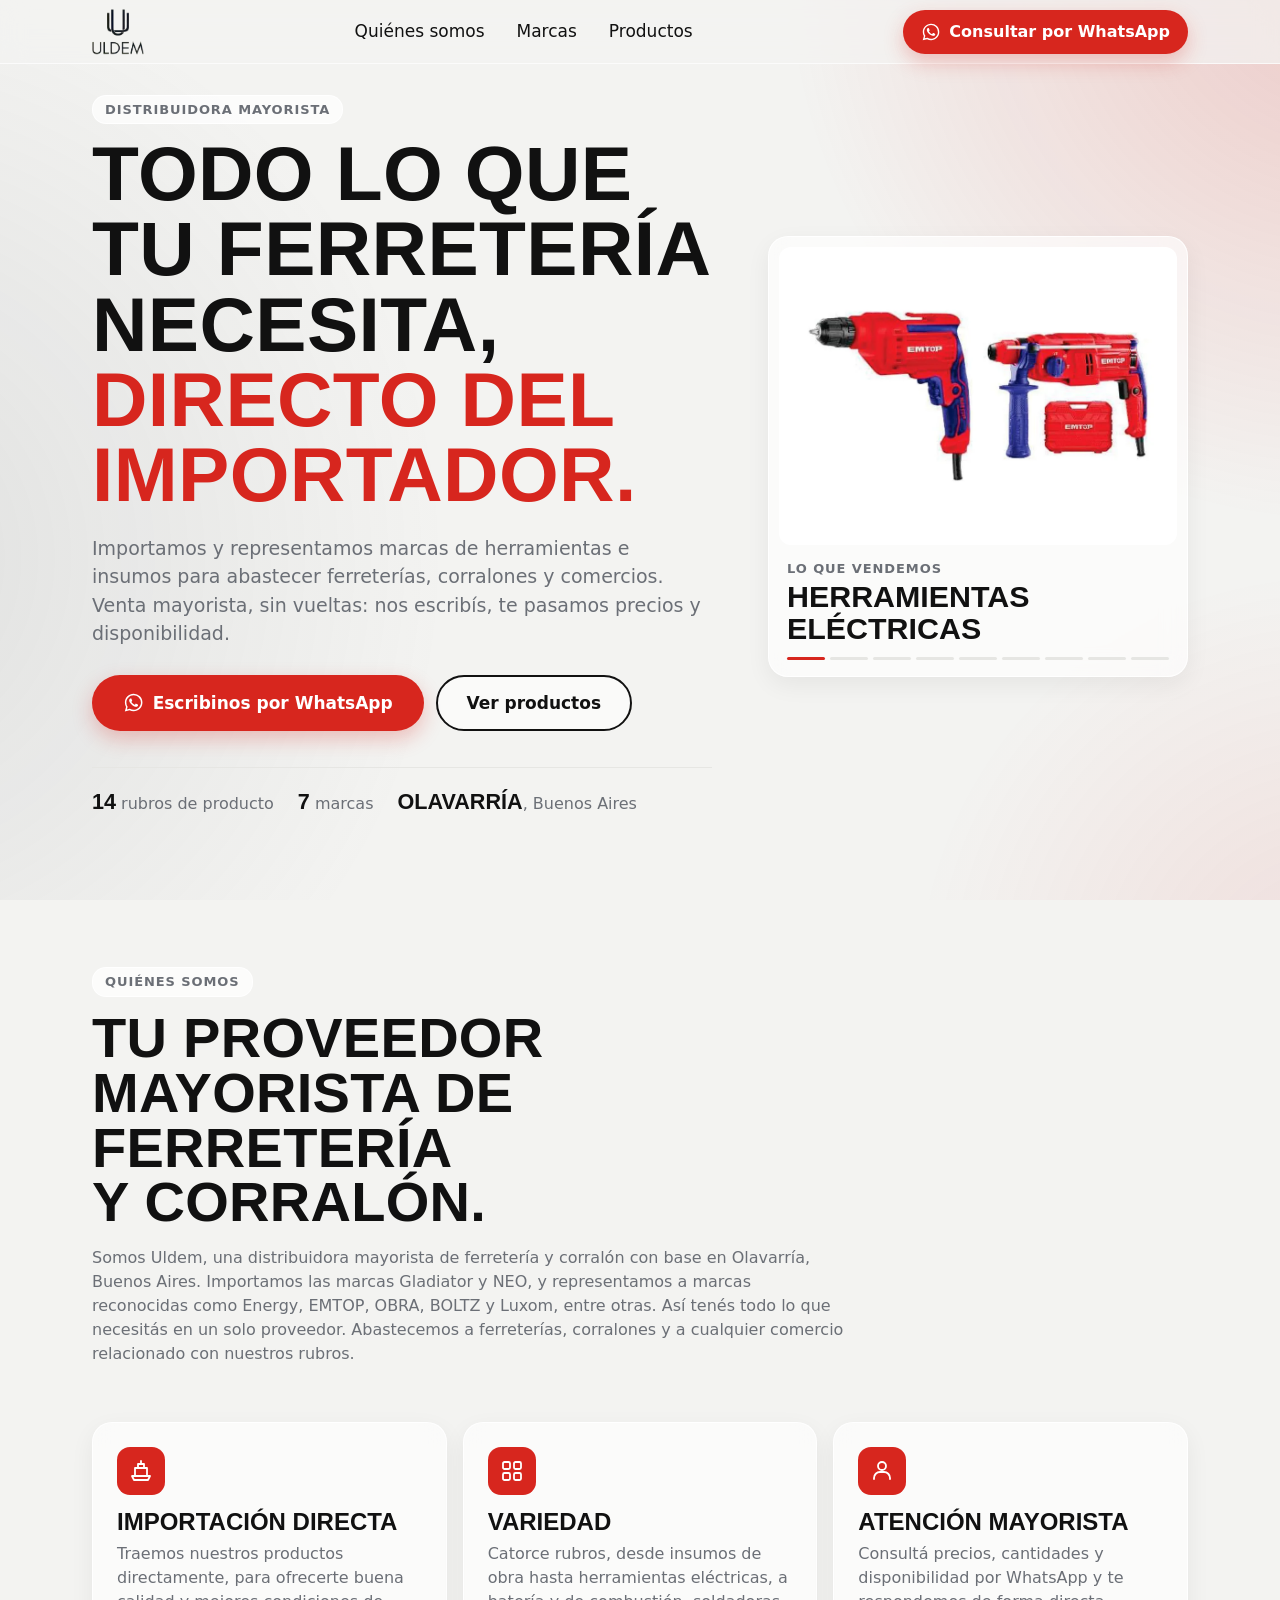
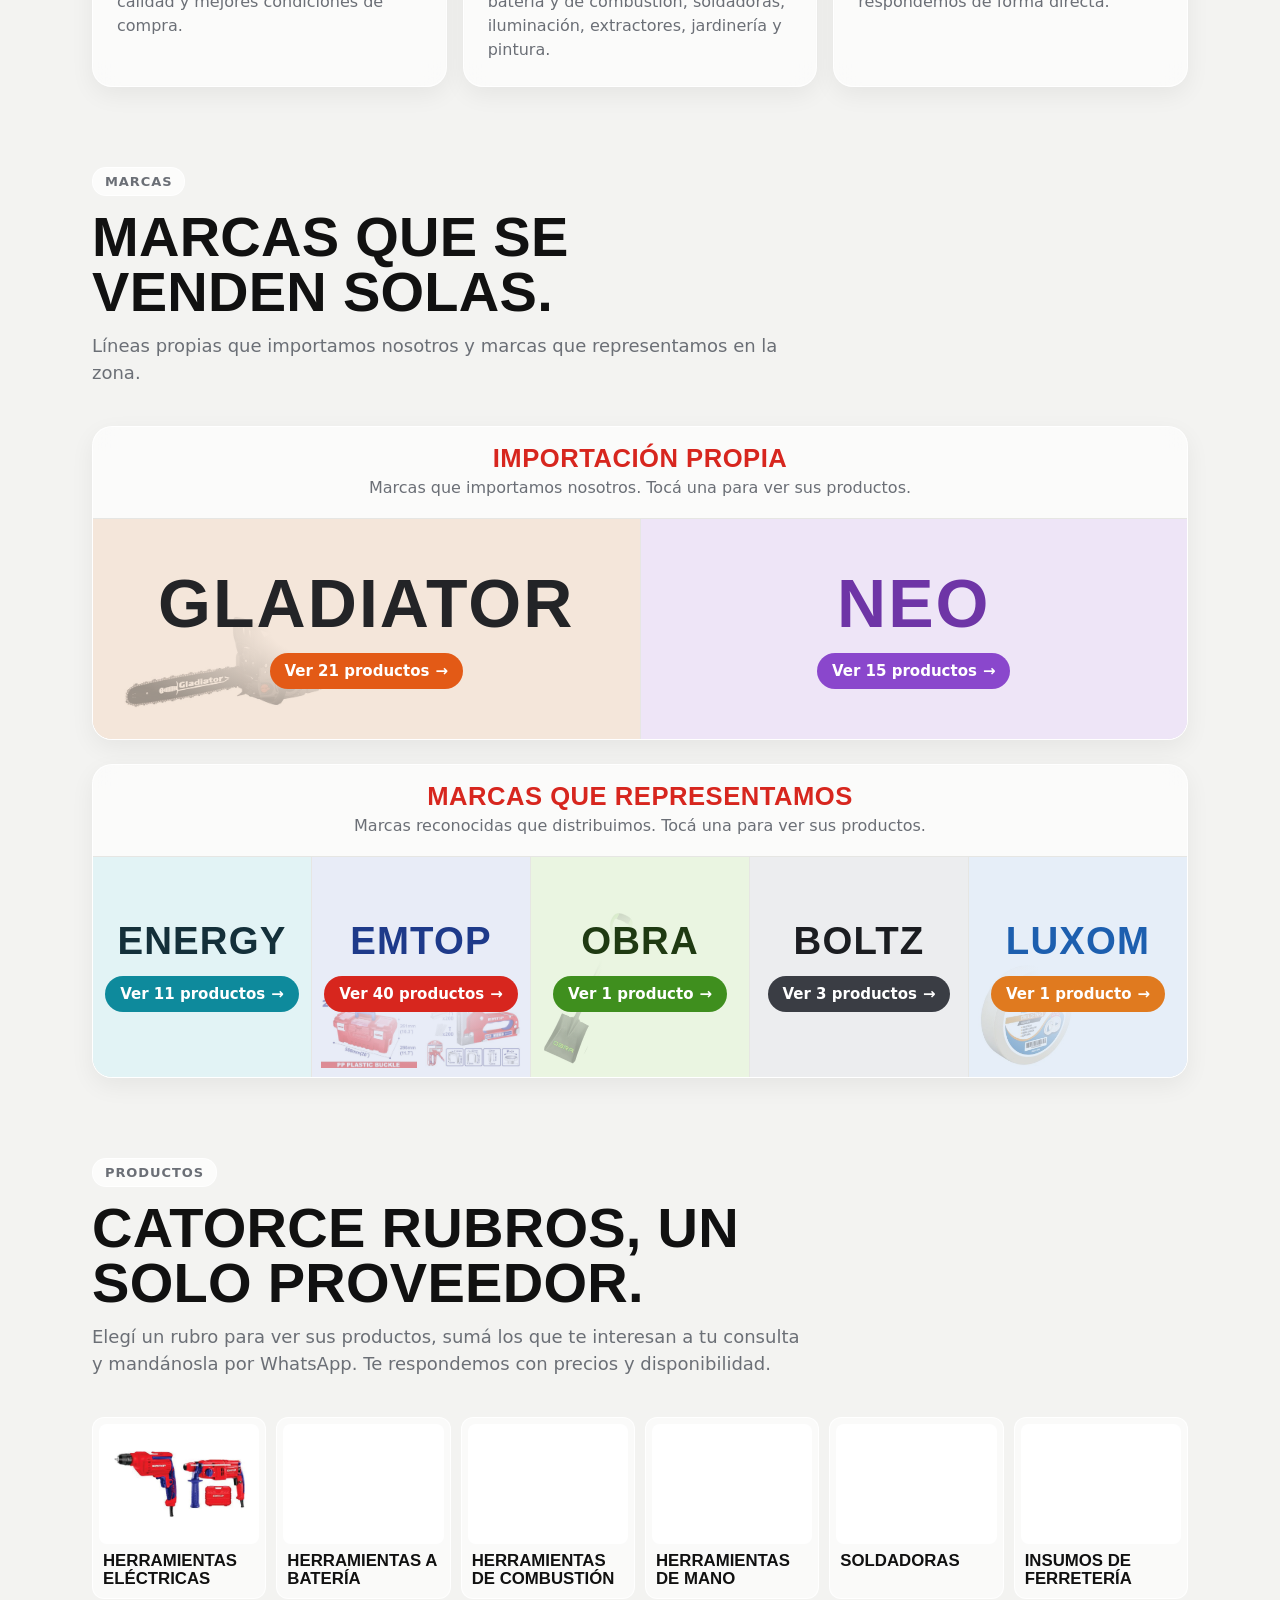
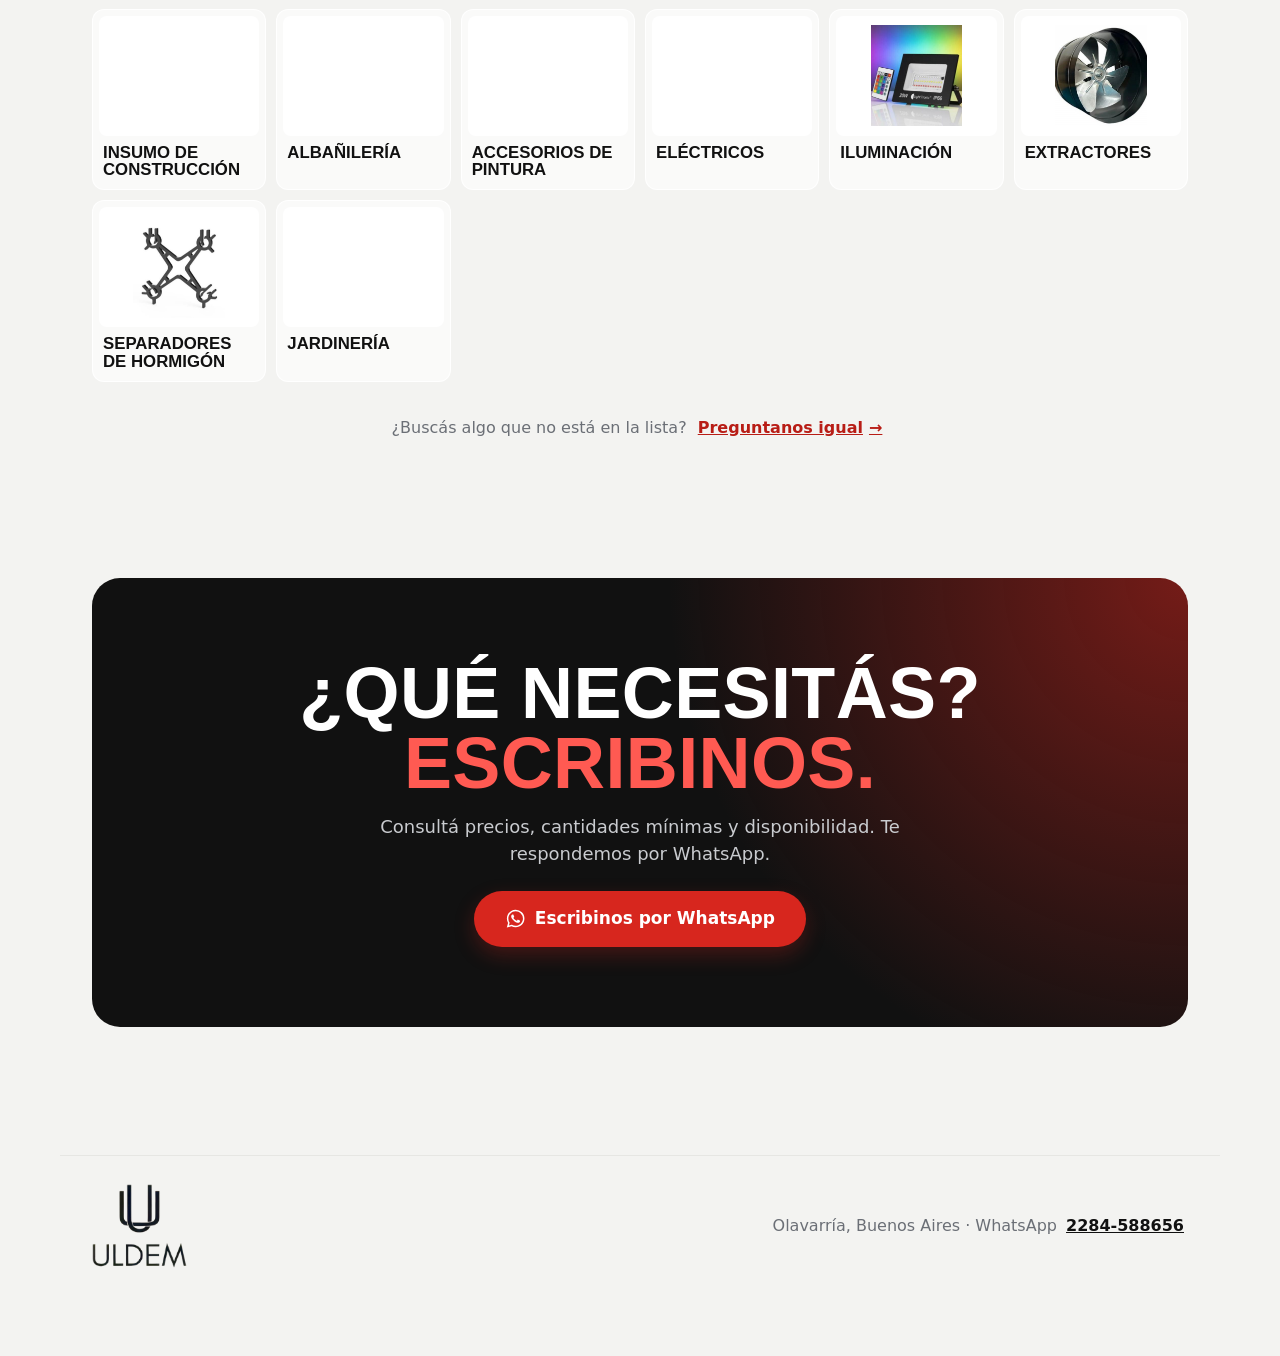
==== commit d7e39b5c: "Tarjeta del hero enlazada al rubro y productos eléctricos de BOLTZ Co-Authored-By: Claude Opus 5.5 <" ====
--- a/index.html
+++ b/index.html
@@ -92,25 +92,25 @@
         </ul>
         </div>
 
-        <!-- Tarjeta animada: va rotando las fotos de los rubros (ver README) -->
-        <div class="promo glass" data-promo role="group" aria-label="Rubros que vendemos">
+        <!-- Tarjeta animada: va rotando las fotos de los rubros (ver README). Es un enlace: lleva al rubro de la foto que se ve (data-rubro) -->
+        <a class="promo glass" data-promo href="rubro.html?rubro=herramientas-electricas" aria-label="Ver Herramientas eléctricas">
           <div class="promo__media">
-            <img class="promo__img is-active" src="assets/products/herramientas-electricas.webp" alt="Taladro eléctrico y rotomartillo con maletín" data-title="Herramientas eléctricas" width="800" height="520" decoding="async">
-            <img class="promo__img" src="assets/products/herramientas-de-mano.webp" alt="Pinzas, maza de goma y set de tubos" data-title="Herramientas de mano" width="800" height="520" loading="lazy" decoding="async">
-            <img class="promo__img" src="assets/products/herramientas-combustion.webp" alt="Desmalezadora y motosierra a nafta" data-title="Herramientas de combustión" width="800" height="520" loading="lazy" decoding="async">
-            <img class="promo__img" src="assets/products/insumos-construccion.webp" alt="Balde de albañil, fratacho de madera y arco nivelador" data-title="Insumo de construcción" width="800" height="520" loading="lazy" decoding="async">
-            <img class="promo__img" src="assets/products/accesorios-pintura.webp" alt="Pincel, rodillo y bandeja de pintor" data-title="Accesorios de pintura" width="800" height="520" loading="lazy" decoding="async">
-            <img class="promo__img" src="assets/products/herramientas-construccion.webp" alt="Pala ancha y cuchara de albañil" data-title="Herramientas de construcción" width="800" height="520" loading="lazy" decoding="async">
-            <img class="promo__img" src="assets/products/insumos-ferreteria.webp" alt="Guantes de trabajo, cinta de papel y disco de corte" data-title="Insumo de ferretería" width="800" height="520" loading="lazy" decoding="async">
-            <img class="promo__img" src="assets/products/electricos.webp" alt="Zapatilla eléctrica, alargue y fichas" data-title="Eléctricos" width="800" height="520" loading="lazy" decoding="async">
-            <img class="promo__img" src="assets/products/jardineria.webp" alt="Manguera de riego y pulverizador" data-title="Jardinería" width="800" height="520" loading="lazy" decoding="async">
+            <img class="promo__img is-active" src="assets/products/herramientas-electricas.webp" data-rubro="herramientas-electricas" alt="Taladro eléctrico y rotomartillo con maletín" data-title="Herramientas eléctricas" width="800" height="520" decoding="async">
+            <img class="promo__img" src="assets/products/herramientas-de-mano.webp" data-rubro="herramientas-de-mano" alt="Pinzas, maza de goma y set de tubos" data-title="Herramientas de mano" width="800" height="520" loading="lazy" decoding="async">
+            <img class="promo__img" src="assets/products/herramientas-combustion.webp" data-rubro="herramientas-de-combustion" alt="Desmalezadora y motosierra a nafta" data-title="Herramientas de combustión" width="800" height="520" loading="lazy" decoding="async">
+            <img class="promo__img" src="assets/products/insumos-construccion.webp" data-rubro="insumo-de-construccion" alt="Balde de albañil, fratacho de madera y arco nivelador" data-title="Insumo de construcción" width="800" height="520" loading="lazy" decoding="async">
+            <img class="promo__img" src="assets/products/accesorios-pintura.webp" data-rubro="accesorios-de-pintura" alt="Pincel, rodillo y bandeja de pintor" data-title="Accesorios de pintura" width="800" height="520" loading="lazy" decoding="async">
+            <img class="promo__img" src="assets/products/herramientas-construccion.webp" data-rubro="albanileria" alt="Pala ancha y cuchara de albañil" data-title="Herramientas de construcción" width="800" height="520" loading="lazy" decoding="async">
+            <img class="promo__img" src="assets/products/insumos-ferreteria.webp" data-rubro="insumos-de-ferreteria" alt="Guantes de trabajo, cinta de papel y disco de corte" data-title="Insumo de ferretería" width="800" height="520" loading="lazy" decoding="async">
+            <img class="promo__img" src="assets/products/electricos.webp" data-rubro="electricos" alt="Zapatilla eléctrica, alargue y fichas" data-title="Eléctricos" width="800" height="520" loading="lazy" decoding="async">
+            <img class="promo__img" src="assets/products/jardineria.webp" data-rubro="jardineria" alt="Manguera de riego y pulverizador" data-title="Jardinería" width="800" height="520" loading="lazy" decoding="async">
           </div>
           <div class="promo__foot">
             <p class="promo__label">Lo que vendemos</p>
             <p class="promo__title">Herramientas eléctricas</p>
             <div class="promo__dots" aria-hidden="true"></div>
           </div>
-        </div>
+        </a>
       </div>
     </section>
 
--- a/css/styles.css
+++ b/css/styles.css
@@ -544,6 +544,22 @@
   max-width: 520px;
   padding: 10px;
   border-radius: var(--radius);
+  /* es un enlace al rubro de la foto visible */
+  display: block;
+  text-decoration: none;
+  transition: transform 0.25s ease, box-shadow 0.25s ease;
+}
+
+@media (hover: hover) {
+  .promo:hover {
+    transform: translateY(-3px);
+    box-shadow: 0 18px 40px rgba(0, 0, 0, 0.12);
+  }
+}
+
+.promo:focus-visible {
+  outline: 3px solid var(--red);
+  outline-offset: 4px;
 }
 
 .promo__media {
